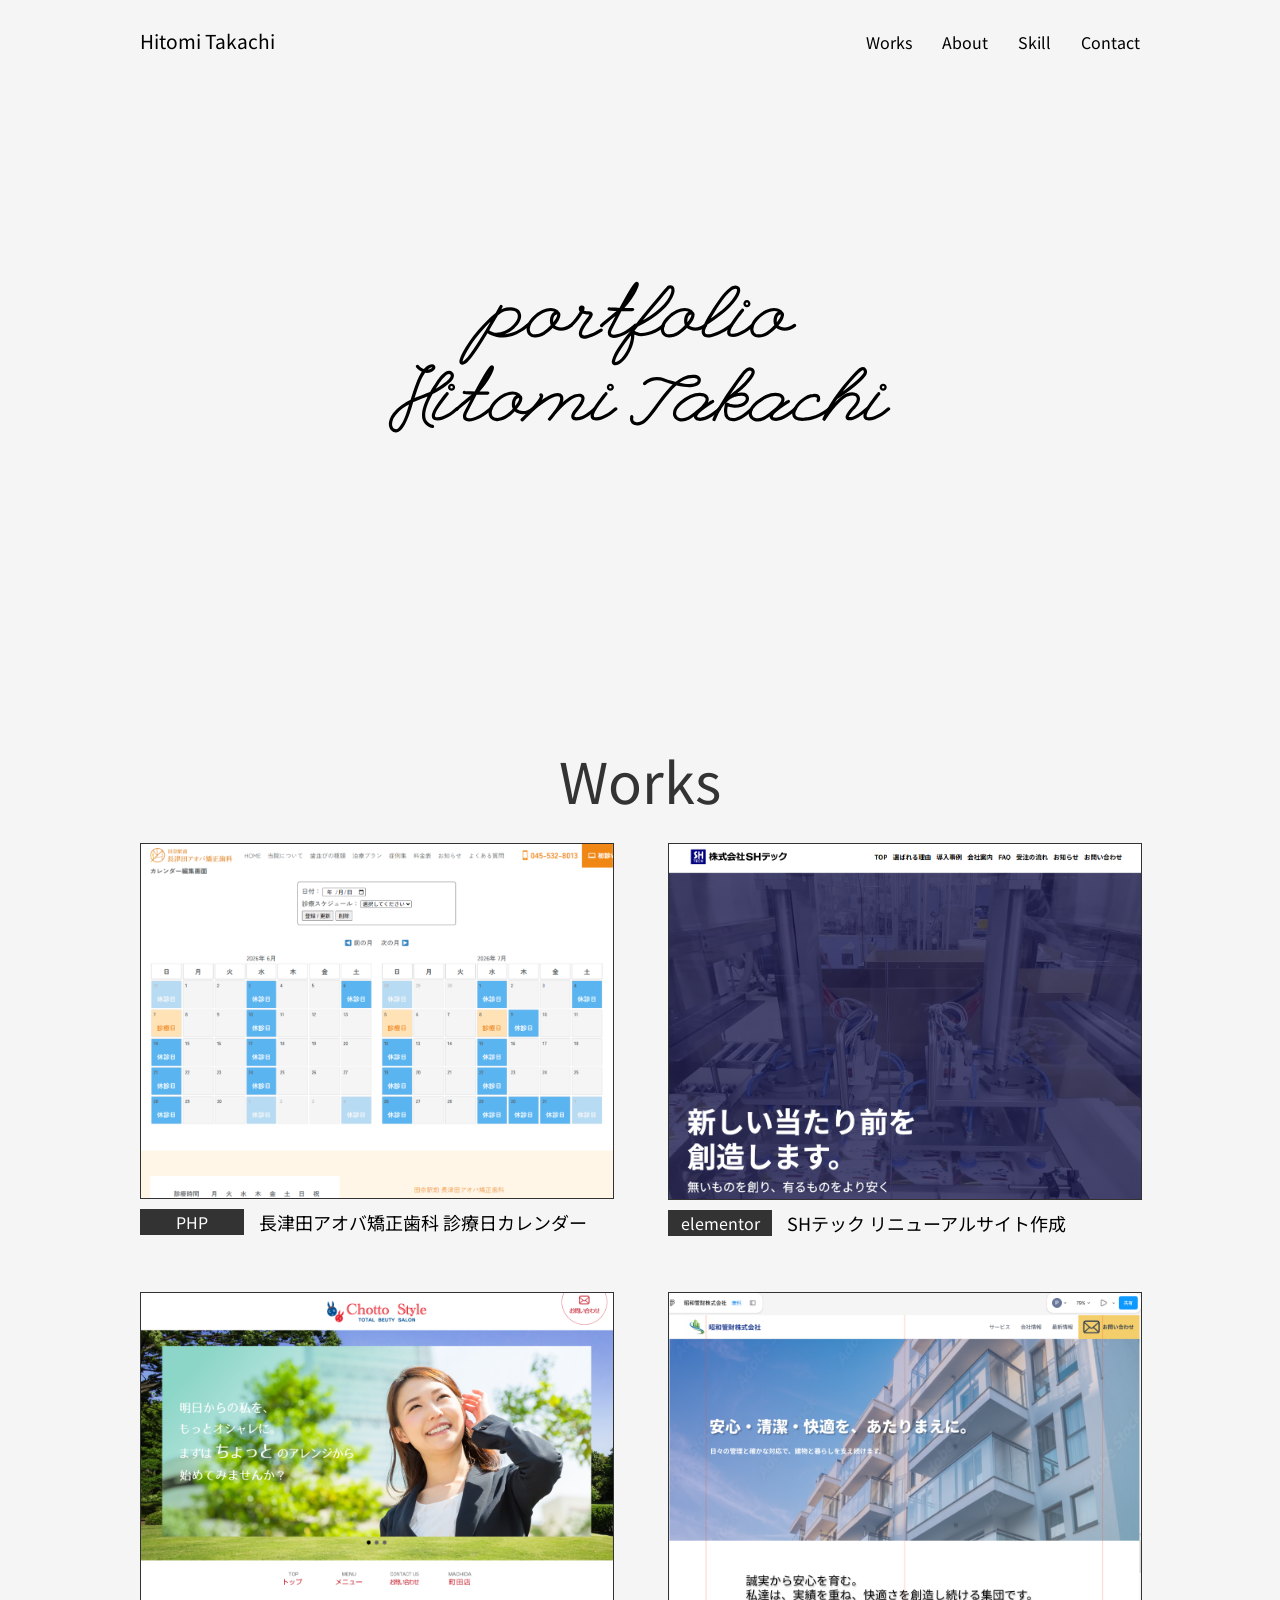
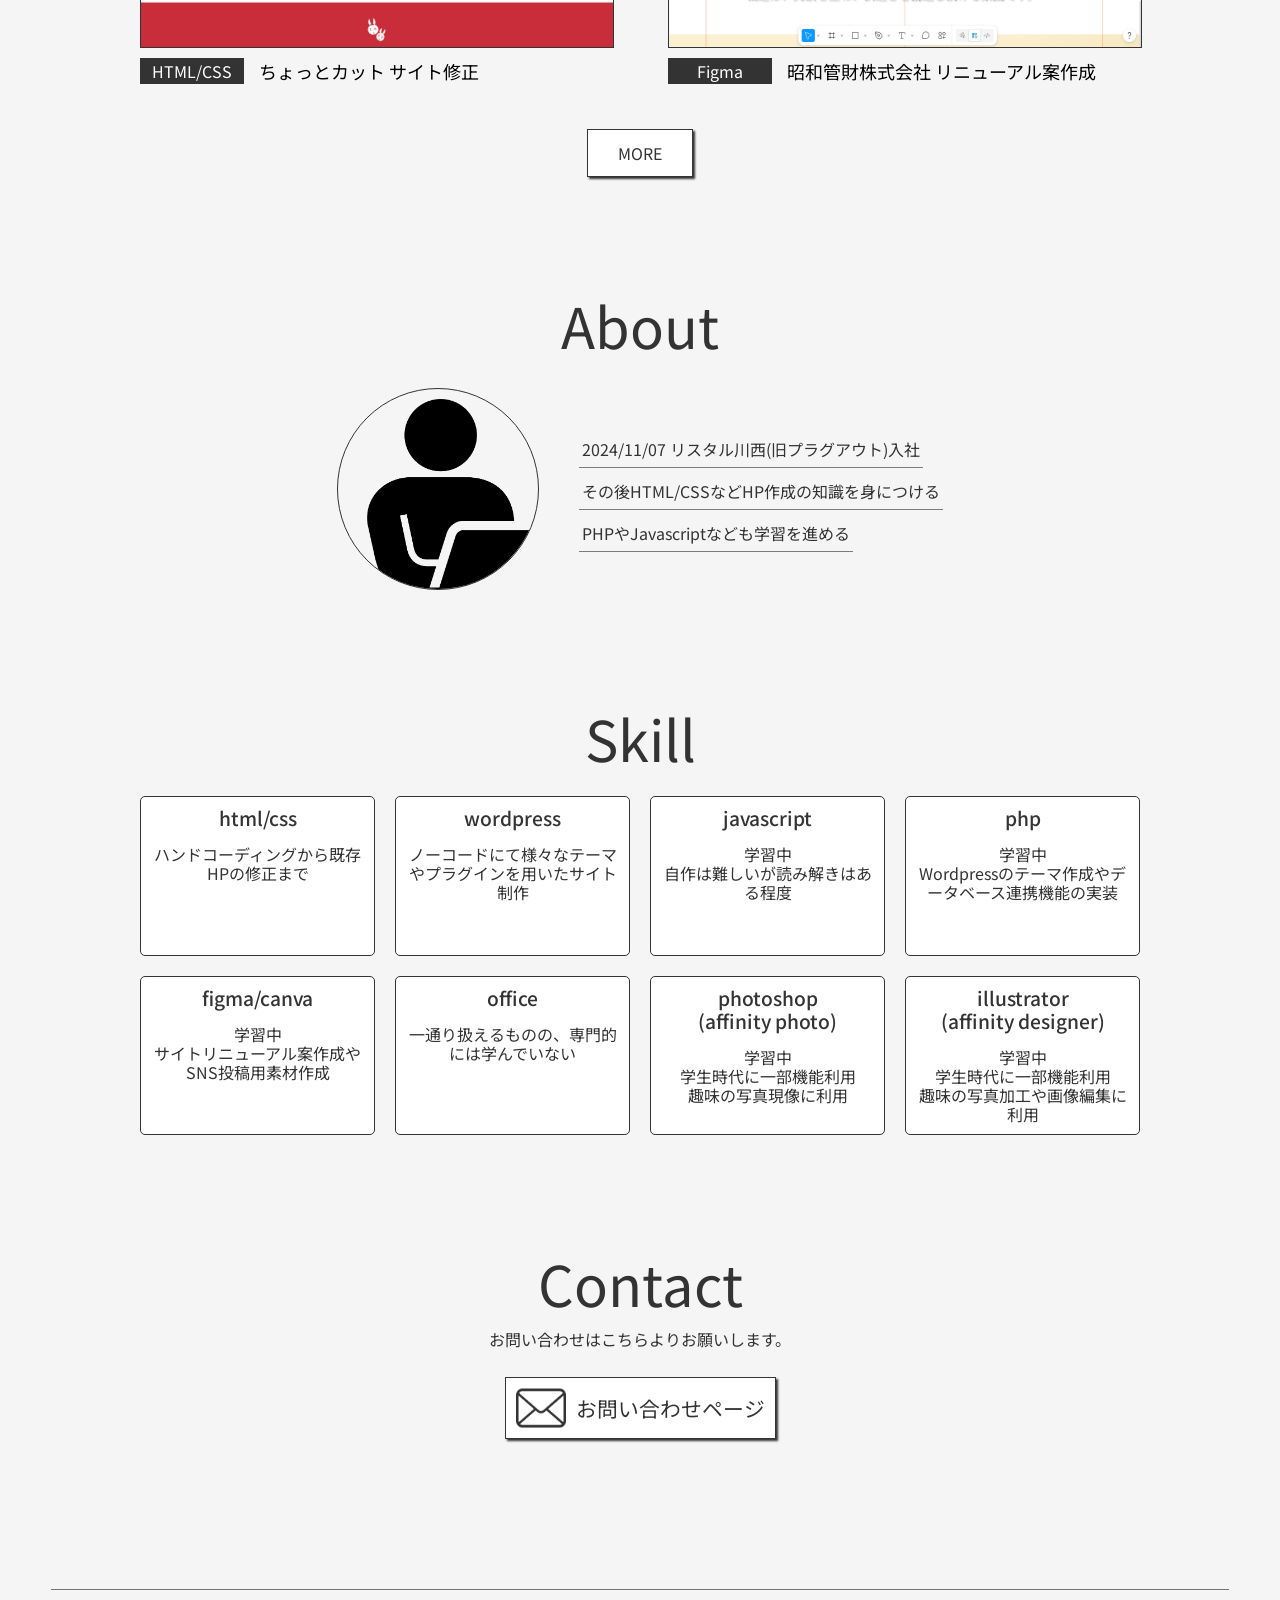
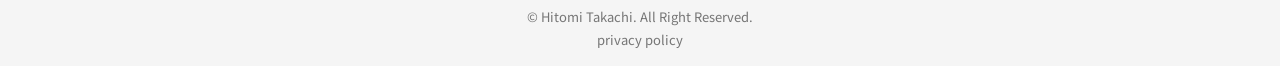
==== index.html @ 21bf08ed "Add files via upload" ====
<!DOCTYPE html>
<html lang="ja">
<head>
  <meta http-equiv="Content-Type" content="text/html; charset=utf-8">
  <meta name="viewport" content="initial-scale=1.0, width=device-width, user-scalable=0">
  <meta name="description" content="descriptionが入ります。">
  <title>Portfolio</title>

  <link href="https://fonts.googleapis.com/css2?family=Noto+Sans+JP:wght@100..900&display=swap" rel="stylesheet">

  <link rel="stylesheet" type="text/css" href="./common/css/reset.css">
  <link rel="stylesheet" type="text/css" href="./common/css/common.css">
  <link rel="stylesheet" type="text/css" href="./common/css/top.css">
  <script src="./common/top.js"></script>
</head>

<body>

<header>
  <div>
    <h1>
      <a href="./index.html">Hitomi Takachi</a>
    </h1>
    <div id="nav-toggle">
      <span></span>
      <span></span>
      <span></span>
    </div>
    <nav>
      <ul>
        <li><a href="./works.html">Works</a></li>
        <li><a href="#about">About</a></li>
        <li><a href="#skill">Skill</a></li>
        <li><a href="#contact">Contact</a></li>
      </ul>
    </nav>
  </div>
  <div class="sp-nav">
    <ul>
      <li><a href="./works.html">Works</a></li>
      <li><a href="#about">About</a></li>
      <li><a href="#skill">Skill</a></li>
      <li><a href="#contact">Contact</a></li>
    </ul>
  </div>
</header>

<main>
  <section class="top">
    <svg id="name-svg" viewBox="0 0 425 126" fill="none">
<path d="M407.292 115.833C406.819 115.833 406.347 115.806 405.875 115.75C405.403 115.694 404.986 115.569 404.625 115.375C404.236 115.153 403.931 114.847 403.708 114.458C403.486 114.069 403.375 113.556 403.375 112.917C403.375 112.083 403.569 111.194 403.958 110.25C404.319 109.278 404.792 108.306 405.375 107.333C405.931 106.361 406.528 105.417 407.167 104.5C407.806 103.583 408.389 102.75 408.917 102C409.667 100.917 410.403 99.8889 411.125 98.9167C411.875 97.9444 412.542 97.0833 413.125 96.3333C413.736 95.5833 414.222 94.9861 414.583 94.5417C414.972 94.0972 415.167 93.875 415.167 93.875C415.194 93.7917 415.292 93.75 415.458 93.75C415.708 93.75 415.833 93.875 415.833 94.125C415.833 94.1806 415.806 94.2639 415.75 94.375C415.75 94.375 415.556 94.5972 415.167 95.0417C414.806 95.4861 414.319 96.0833 413.708 96.8333C413.125 97.5556 412.458 98.4028 411.708 99.375C410.986 100.347 410.25 101.361 409.5 102.417C409 103.111 408.444 103.903 407.833 104.792C407.222 105.681 406.639 106.597 406.083 107.542C405.528 108.486 405.069 109.431 404.708 110.375C404.319 111.292 404.125 112.139 404.125 112.917C404.125 113.417 404.222 113.819 404.417 114.125C404.611 114.403 404.861 114.611 405.167 114.75C405.472 114.889 405.806 114.986 406.167 115.042C406.556 115.069 406.931 115.083 407.292 115.083C408.486 115.083 409.792 114.847 411.208 114.375C412.625 113.875 414.042 113.236 415.458 112.458C416.903 111.653 418.319 110.75 419.708 109.75C421.125 108.75 422.431 107.722 423.625 106.667C423.736 106.611 423.819 106.583 423.875 106.583C424.125 106.583 424.25 106.708 424.25 106.958C424.25 107.069 424.208 107.167 424.125 107.25C422.875 108.306 421.556 109.347 420.167 110.375C418.806 111.403 417.403 112.319 415.958 113.125C414.514 113.931 413.056 114.583 411.583 115.083C410.139 115.583 408.708 115.833 407.292 115.833ZM421.208 88.5417C421.208 89.0972 421.014 89.5833 420.625 90C420.236 90.3889 419.764 90.5833 419.208 90.5833C418.653 90.5833 418.167 90.3889 417.75 90C417.361 89.5833 417.167 89.0972 417.167 88.5417C417.167 87.9861 417.361 87.5139 417.75 87.125C418.167 86.7361 418.653 86.5417 419.208 86.5417C419.764 86.5417 420.236 86.7361 420.625 87.125C421.014 87.5139 421.208 87.9861 421.208 88.5417Z" fill="black"/>
<path d="M368.542 115.833C369.542 113.194 370.889 110.389 372.583 107.417C374.278 104.444 376.292 101.222 378.625 97.75L378.833 97.4583C379.889 95.9306 381.069 94.3056 382.375 92.5833C383.708 90.8611 385.069 89.1389 386.458 87.4167C387.875 85.6667 389.278 83.9861 390.667 82.375C392.083 80.7361 393.403 79.2639 394.625 77.9583C395.847 76.6528 396.944 75.5556 397.917 74.6667C398.889 73.7778 399.639 73.1944 400.167 72.9167C400.722 72.6389 401.292 72.5 401.875 72.5C402.653 72.5 403.278 72.7778 403.75 73.3333C404.25 73.8611 404.5 74.5278 404.5 75.3333C404.5 75.7222 404.444 76.0833 404.333 76.4167C404.25 76.75 404.153 77.0555 404.042 77.3333C403.931 77.5833 403.819 77.7917 403.708 77.9583C403.597 78.125 403.542 78.2083 403.542 78.2083C401.236 81.2917 397.125 85.1111 391.208 89.6667C390.042 90.5556 388.875 91.4167 387.708 92.25C386.569 93.0833 385.486 93.8611 384.458 94.5833C383.431 95.2778 382.472 95.9167 381.583 96.5C380.722 97.0833 379.986 97.5833 379.375 98C377.847 100.222 376.333 102.556 374.833 105C373.333 107.444 371.986 109.917 370.792 112.417C372.042 110.667 373.389 108.903 374.833 107.125C376.306 105.319 377.764 103.639 379.208 102.083C380.681 100.5 382.125 99.1111 383.542 97.9167C384.958 96.6944 386.25 95.7917 387.417 95.2083C387.417 95.2083 387.583 95.1389 387.917 95C388.278 94.8333 388.722 94.6667 389.25 94.5C389.778 94.3333 390.375 94.1806 391.042 94.0417C391.708 93.9028 392.375 93.8333 393.042 93.8333C393.792 93.8333 394.5 93.9444 395.167 94.1667C395.833 94.3611 396.403 94.6528 396.875 95.0417C397.375 95.4306 397.764 95.9028 398.042 96.4583C398.347 97.0139 398.5 97.6389 398.5 98.3333C398.5 99.25 398.292 100.167 397.875 101.083C397.486 101.972 397.028 102.792 396.5 103.542C396 104.292 395.514 104.931 395.042 105.458C394.569 105.958 394.278 106.264 394.167 106.375C393.861 106.681 393.556 107 393.25 107.333C392.972 107.639 392.667 107.986 392.333 108.375C392 108.764 391.667 109.181 391.333 109.625C390.361 110.847 389.722 111.806 389.417 112.5C389.111 113.167 388.958 113.667 388.958 114C388.958 114.028 388.944 114.097 388.917 114.208C388.917 114.319 388.958 114.431 389.042 114.542C389.153 114.653 389.333 114.764 389.583 114.875C389.833 114.958 390.222 115 390.75 115C391.611 115 392.514 114.847 393.458 114.542C394.431 114.236 395.5 113.75 396.667 113.083C397.861 112.389 399.208 111.486 400.708 110.375C402.208 109.236 403.931 107.847 405.875 106.208C405.986 106.153 406.069 106.125 406.125 106.125C406.375 106.125 406.5 106.25 406.5 106.5C406.5 106.667 406.458 106.764 406.375 106.792C404.819 108.097 403.319 109.306 401.875 110.417C400.458 111.5 399.097 112.444 397.792 113.25C396.486 114.028 395.236 114.639 394.042 115.083C392.847 115.528 391.708 115.75 390.625 115.75C389.875 115.75 389.278 115.625 388.833 115.375C388.417 115.097 388.208 114.639 388.208 114C388.208 112.889 389.056 111.278 390.75 109.167C391.361 108.389 392.069 107.583 392.875 106.75C393.681 105.917 394.444 105.056 395.167 104.167C395.889 103.278 396.5 102.361 397 101.417C397.5 100.444 397.75 99.4444 397.75 98.4167C397.75 97.7778 397.611 97.2222 397.333 96.75C397.056 96.25 396.694 95.8472 396.25 95.5417C395.833 95.2083 395.333 94.9722 394.75 94.8333C394.194 94.6667 393.625 94.5833 393.042 94.5833C392.375 94.5833 391.722 94.6528 391.083 94.7917C390.472 94.9028 389.917 95.0417 389.417 95.2083C388.917 95.375 388.514 95.5278 388.208 95.6667C387.903 95.8056 387.75 95.875 387.75 95.875C386.028 96.7361 384.111 98.1528 382 100.125C379.917 102.097 377.694 104.583 375.333 107.583C374.444 108.722 373.625 109.806 372.875 110.833C372.125 111.861 371.486 112.778 370.958 113.583C370.403 114.361 369.972 114.986 369.667 115.458C369.361 115.931 369.208 116.167 369.208 116.167L368.542 115.833ZM401.875 73.2083C401.653 73.2083 401.444 73.2361 401.25 73.2917C401.056 73.3472 400.806 73.4444 400.5 73.5833C400.028 73.8055 399.139 74.5417 397.833 75.7917C396.528 77.0417 394.958 78.6805 393.125 80.7083C391.292 82.7083 389.278 85.0417 387.083 87.7083C384.917 90.375 382.75 93.25 380.583 96.3333C381.528 95.6944 382.625 94.9444 383.875 94.0833C385.125 93.2222 386.444 92.2778 387.833 91.25C389.222 90.2222 390.639 89.1389 392.083 88C393.556 86.8611 394.958 85.7083 396.292 84.5417C397.653 83.375 398.903 82.2222 400.042 81.0833C401.181 79.9167 402.139 78.8056 402.917 77.75C402.944 77.7222 403.083 77.4722 403.333 77C403.611 76.5278 403.75 75.9722 403.75 75.3333C403.75 75.1667 403.722 74.9583 403.667 74.7083C403.639 74.4583 403.556 74.2222 403.417 74C403.278 73.7778 403.083 73.5972 402.833 73.4583C402.611 73.2917 402.292 73.2083 401.875 73.2083Z" fill="black"/>
<path d="M350.646 116.208C348.09 116.208 346.132 115.778 344.771 114.917C343.437 114.028 342.771 112.792 342.771 111.208C342.771 109.819 343.229 108.306 344.146 106.667C345.09 105 346.285 103.403 347.729 101.875C349.201 100.347 350.812 99.0139 352.562 97.875C354.34 96.7083 356.062 95.9306 357.729 95.5417C358.34 95.4028 358.91 95.3056 359.437 95.25C359.965 95.1667 360.451 95.125 360.896 95.125C362.146 95.125 363.09 95.4167 363.729 96C364.368 96.5833 364.687 97.3194 364.687 98.2083C364.687 98.6806 364.604 99.1528 364.437 99.625C364.299 100.097 364.118 100.333 363.896 100.333C363.646 100.333 363.521 100.222 363.521 100C363.521 99.8056 363.59 99.5556 363.729 99.25C363.868 98.9444 363.937 98.6111 363.937 98.25C363.937 97.5278 363.674 96.9583 363.146 96.5417C362.646 96.0972 361.868 95.875 360.812 95.875C359.84 95.875 358.799 96.0417 357.687 96.375C356.576 96.6806 355.451 97.1389 354.312 97.75C353.174 98.3333 352.035 99.0694 350.896 99.9583C349.785 100.819 348.729 101.806 347.729 102.917C346.396 104.417 345.368 105.889 344.646 107.333C343.924 108.778 343.562 110.069 343.562 111.208C343.562 112.153 343.812 112.917 344.312 113.5C344.84 114.056 345.465 114.486 346.187 114.792C346.937 115.069 347.715 115.25 348.521 115.333C349.354 115.417 350.076 115.458 350.687 115.458C351.076 115.458 351.396 115.458 351.646 115.458C351.896 115.431 352.035 115.417 352.062 115.417C352.062 115.417 352.229 115.403 352.562 115.375C352.924 115.347 353.396 115.292 353.979 115.208C354.59 115.125 355.299 115.014 356.104 114.875C356.91 114.736 357.785 114.542 358.729 114.292C359.618 114.069 360.618 113.764 361.729 113.375C362.84 112.958 364.007 112.458 365.229 111.875C366.451 111.264 367.715 110.542 369.021 109.708C370.326 108.875 371.632 107.917 372.937 106.833C373.049 106.778 373.132 106.75 373.187 106.75C373.437 106.75 373.562 106.875 373.562 107.125C373.562 107.292 373.521 107.389 373.437 107.417C371.299 109.167 368.993 110.708 366.521 112.042C364.076 113.375 361.535 114.375 358.896 115.042C357.007 115.514 355.437 115.819 354.187 115.958C352.937 116.097 352.243 116.167 352.104 116.167C352.049 116.167 351.882 116.167 351.604 116.167C351.354 116.194 351.035 116.208 350.646 116.208Z" fill="black"/>
<path d="M344.708 106.625C344.764 106.736 344.792 106.833 344.792 106.917C344.792 106.972 344.764 107.056 344.708 107.167C343.708 108.083 342.542 109.069 341.208 110.125C339.903 111.181 338.514 112.167 337.042 113.083C335.597 113.972 334.111 114.722 332.583 115.333C331.056 115.917 329.569 116.208 328.125 116.208C327.708 116.208 327.236 116.167 326.708 116.083C326.208 116.028 325.722 115.903 325.25 115.708C324.806 115.486 324.431 115.194 324.125 114.833C323.819 114.472 323.667 114.014 323.667 113.458C323.667 112.625 324.167 111.597 325.167 110.375C322.722 112.347 320.444 113.903 318.333 115.042C316.25 116.181 314.333 116.75 312.583 116.75C311.694 116.75 310.833 116.611 310 116.333C309.194 116.056 308.472 115.653 307.833 115.125C307.222 114.597 306.736 113.958 306.375 113.208C306.014 112.458 305.833 111.597 305.833 110.625C305.833 107.819 307.806 104.736 311.75 101.375C314.417 99.125 317.111 97.3889 319.833 96.1667C322.583 94.9167 325.181 94.2917 327.625 94.2917C328.792 94.2917 329.847 94.4306 330.792 94.7083C330.847 94.7083 331.056 94.7778 331.417 94.9167C331.806 95.0556 332.208 95.2917 332.625 95.625C333.069 95.9306 333.458 96.3472 333.792 96.875C334.153 97.375 334.333 98.0139 334.333 98.7917C334.333 100.708 333.111 102.944 330.667 105.5C331.667 104.833 332.625 104.194 333.542 103.583C334.486 102.944 335.306 102.389 336 101.917C336.722 101.444 337.306 101.069 337.75 100.792C338.194 100.514 338.444 100.375 338.5 100.375C338.528 100.347 338.583 100.333 338.667 100.333C338.917 100.333 339.042 100.458 339.042 100.708C339.042 100.792 338.889 100.931 338.583 101.125C338.306 101.292 337.847 101.569 337.208 101.958C336.597 102.319 335.806 102.819 334.833 103.458C333.889 104.097 332.764 104.889 331.458 105.833C329.125 107.528 327.361 109.028 326.167 110.333C325 111.639 324.417 112.694 324.417 113.5C324.417 113.889 324.542 114.222 324.792 114.5C325.069 114.75 325.389 114.944 325.75 115.083C326.139 115.222 326.542 115.319 326.958 115.375C327.375 115.431 327.75 115.458 328.083 115.458C329.333 115.458 330.639 115.208 332 114.708C333.389 114.181 334.778 113.5 336.167 112.667C337.583 111.833 338.972 110.889 340.333 109.833C341.694 108.778 342.972 107.694 344.167 106.583C344.278 106.528 344.361 106.5 344.417 106.5C344.528 106.5 344.625 106.542 344.708 106.625ZM312.583 116C313.75 116 314.944 115.764 316.167 115.292C317.389 114.792 318.597 114.153 319.792 113.375C321.014 112.597 322.208 111.75 323.375 110.833C324.542 109.917 325.653 109.014 326.708 108.125C328.097 106.986 329.236 105.944 330.125 105C331.014 104.056 331.722 103.194 332.25 102.417C332.778 101.639 333.139 100.958 333.333 100.375C333.528 99.7639 333.625 99.2361 333.625 98.7917C333.625 98.1528 333.472 97.625 333.167 97.2083C332.861 96.7639 332.514 96.4167 332.125 96.1667C331.764 95.8889 331.417 95.6944 331.083 95.5833C330.778 95.4722 330.611 95.4167 330.583 95.4167C329.667 95.1667 328.681 95.0417 327.625 95.0417C325.264 95.0417 322.764 95.6528 320.125 96.875C317.486 98.0694 314.861 99.7639 312.25 101.958C308.472 105.153 306.583 108.042 306.583 110.625C306.583 111.458 306.75 112.208 307.083 112.875C307.389 113.542 307.806 114.111 308.333 114.583C308.889 115.028 309.528 115.375 310.25 115.625C311 115.875 311.778 116 312.583 116Z" fill="black"/>
<path d="M275 116.208C275.361 115.181 275.944 113.861 276.75 112.25C277.556 110.611 278.569 108.736 279.792 106.625C281.014 104.486 282.431 102.125 284.042 99.5417C285.681 96.9306 287.528 94.1389 289.583 91.1667C291 89.1389 292.347 87.2361 293.625 85.4583C294.903 83.6528 296.028 82.0833 297 80.75C298 79.4167 298.792 78.3611 299.375 77.5833C299.986 76.8055 300.292 76.4028 300.292 76.375C300.347 76.3194 300.542 76.0972 300.875 75.7083C301.236 75.2917 301.681 74.8611 302.208 74.4167C302.736 73.9722 303.333 73.5694 304 73.2083C304.667 72.8472 305.347 72.6667 306.042 72.6667C306.347 72.6667 306.681 72.7361 307.042 72.875C307.403 73.0139 307.736 73.2083 308.042 73.4583C308.347 73.7083 308.597 74.0278 308.792 74.4167C308.986 74.7778 309.083 75.1806 309.083 75.625C309.083 76.5417 308.694 77.6667 307.917 79C307.167 80.3333 306.042 81.8333 304.542 83.5C303.736 84.3889 302.917 85.2639 302.083 86.125C301.25 86.9583 300.458 87.7222 299.708 88.4167C298.986 89.1111 298.361 89.6944 297.833 90.1667C297.306 90.6389 296.944 90.9583 296.75 91.125C296.25 91.5417 295.514 92.1528 294.542 92.9583C293.569 93.7639 292.403 94.6944 291.042 95.75C291.403 95.6111 291.889 95.4444 292.5 95.25C293.139 95.0556 293.819 94.8611 294.542 94.6667C295.292 94.4722 296.042 94.3194 296.792 94.2083C297.569 94.0694 298.25 94 298.833 94C299.722 94 300.5 94.1111 301.167 94.3333C301.833 94.5556 302.389 94.8611 302.833 95.25C303.278 95.6389 303.611 96.0972 303.833 96.625C304.056 97.125 304.167 97.6667 304.167 98.25C304.167 99.1389 303.889 100 303.333 100.833C302.778 101.667 302.028 102.403 301.083 103.042C300.167 103.653 299.083 104.153 297.833 104.542C296.583 104.903 295.264 105.083 293.875 105.083C292.958 105.083 292.097 105.028 291.292 104.917C290.514 104.778 289.806 104.625 289.167 104.458C288.528 104.292 287.972 104.125 287.5 103.958C287.056 103.792 286.708 103.653 286.458 103.542C286.319 104.014 286.139 104.736 285.917 105.708C285.722 106.681 285.625 107.792 285.625 109.042C285.625 109.986 285.736 110.875 285.958 111.708C286.181 112.514 286.514 113.222 286.958 113.833C287.431 114.417 288.028 114.889 288.75 115.25C289.5 115.583 290.403 115.75 291.458 115.75C292.292 115.75 293.194 115.639 294.167 115.417C295.139 115.194 296.236 114.778 297.458 114.167C298.708 113.528 300.083 112.667 301.583 111.583C303.111 110.472 304.833 109.042 306.75 107.292C306.833 107.208 306.917 107.167 307 107.167C307.25 107.167 307.375 107.292 307.375 107.542C307.375 107.653 307.333 107.75 307.25 107.833C305.417 109.5 303.75 110.889 302.25 112C300.75 113.111 299.361 114 298.083 114.667C296.806 115.333 295.611 115.792 294.5 116.042C293.417 116.319 292.375 116.458 291.375 116.458C289.292 116.458 287.681 115.819 286.542 114.542C285.431 113.264 284.875 111.389 284.875 108.917C284.875 108.222 284.917 107.514 285 106.792C285.111 106.069 285.222 105.431 285.333 104.875C285.472 104.292 285.597 103.819 285.708 103.458C285.819 103.097 285.875 102.917 285.875 102.917L286 102.542L286.417 102.708C286.417 102.708 286.625 102.792 287.042 102.958C287.458 103.125 288 103.319 288.667 103.542C289.361 103.736 290.139 103.917 291 104.083C291.889 104.25 292.819 104.333 293.792 104.333C294.986 104.333 296.153 104.181 297.292 103.875C298.458 103.569 299.486 103.153 300.375 102.625C301.292 102.069 302.028 101.431 302.583 100.708C303.139 99.9583 303.417 99.1389 303.417 98.25C303.417 97.1667 303 96.3194 302.167 95.7083C301.361 95.0694 300.25 94.75 298.833 94.75C297.917 94.75 296.986 94.8472 296.042 95.0417C295.097 95.2361 294.236 95.4583 293.458 95.7083C292.681 95.9306 292.028 96.1528 291.5 96.375C291 96.5694 290.75 96.6667 290.75 96.6667C289.639 97.1389 288.569 97.7778 287.542 98.5833C286.542 99.3611 285.583 100.236 284.667 101.208C283.778 102.153 282.958 103.167 282.208 104.25C281.458 105.306 280.792 106.333 280.208 107.333C279.681 108.222 279.208 109.069 278.792 109.875C278.347 110.653 277.958 111.403 277.625 112.125C277.264 112.847 276.931 113.569 276.625 114.292C276.292 114.986 275.986 115.708 275.708 116.458L275 116.208ZM306 73.4167C305.389 73.4167 304.778 73.5833 304.167 73.9167C303.583 74.25 303.056 74.625 302.583 75.0417C302.111 75.4583 301.708 75.8472 301.375 76.2083C301.069 76.5694 300.903 76.7778 300.875 76.8333C300.875 76.8333 300.639 77.1389 300.167 77.75C299.722 78.3611 299.111 79.2083 298.333 80.2917C297.556 81.3472 296.639 82.5972 295.583 84.0417C294.556 85.4583 293.458 87 292.292 88.6667C291.125 90.3056 289.931 92.0278 288.708 93.8333C287.486 95.6389 286.292 97.4306 285.125 99.2083C286.486 98.2361 287.75 97.3056 288.917 96.4167C290.111 95.5 291.181 94.6667 292.125 93.9167C293.097 93.1667 293.931 92.5 294.625 91.9167C295.319 91.3333 295.861 90.875 296.25 90.5417C296.5 90.3194 296.972 89.8889 297.667 89.25C298.361 88.6111 299.153 87.8611 300.042 87C300.958 86.1111 301.903 85.1528 302.875 84.125C303.847 83.0694 304.736 82.0278 305.542 81C306.347 79.9722 307.014 79 307.542 78.0833C308.069 77.1389 308.333 76.3333 308.333 75.6667C308.333 75.3056 308.25 74.9861 308.083 74.7083C307.944 74.4305 307.75 74.2083 307.5 74.0417C307.278 73.8472 307.028 73.6944 306.75 73.5833C306.472 73.4722 306.222 73.4167 306 73.4167Z" fill="black"/>
<path d="M280.333 106.625C280.389 106.736 280.417 106.833 280.417 106.917C280.417 106.972 280.389 107.056 280.333 107.167C279.333 108.083 278.167 109.069 276.833 110.125C275.528 111.181 274.139 112.167 272.667 113.083C271.222 113.972 269.736 114.722 268.208 115.333C266.681 115.917 265.194 116.208 263.75 116.208C263.333 116.208 262.861 116.167 262.333 116.083C261.833 116.028 261.347 115.903 260.875 115.708C260.431 115.486 260.056 115.194 259.75 114.833C259.444 114.472 259.292 114.014 259.292 113.458C259.292 112.625 259.792 111.597 260.792 110.375C258.347 112.347 256.069 113.903 253.958 115.042C251.875 116.181 249.958 116.75 248.208 116.75C247.319 116.75 246.458 116.611 245.625 116.333C244.819 116.056 244.097 115.653 243.458 115.125C242.847 114.597 242.361 113.958 242 113.208C241.639 112.458 241.458 111.597 241.458 110.625C241.458 107.819 243.431 104.736 247.375 101.375C250.042 99.125 252.736 97.3889 255.458 96.1667C258.208 94.9167 260.806 94.2917 263.25 94.2917C264.417 94.2917 265.472 94.4306 266.417 94.7083C266.472 94.7083 266.681 94.7778 267.042 94.9167C267.431 95.0556 267.833 95.2917 268.25 95.625C268.694 95.9306 269.083 96.3472 269.417 96.875C269.778 97.375 269.958 98.0139 269.958 98.7917C269.958 100.708 268.736 102.944 266.292 105.5C267.292 104.833 268.25 104.194 269.167 103.583C270.111 102.944 270.931 102.389 271.625 101.917C272.347 101.444 272.931 101.069 273.375 100.792C273.819 100.514 274.069 100.375 274.125 100.375C274.153 100.347 274.208 100.333 274.292 100.333C274.542 100.333 274.667 100.458 274.667 100.708C274.667 100.792 274.514 100.931 274.208 101.125C273.931 101.292 273.472 101.569 272.833 101.958C272.222 102.319 271.431 102.819 270.458 103.458C269.514 104.097 268.389 104.889 267.083 105.833C264.75 107.528 262.986 109.028 261.792 110.333C260.625 111.639 260.042 112.694 260.042 113.5C260.042 113.889 260.167 114.222 260.417 114.5C260.694 114.75 261.014 114.944 261.375 115.083C261.764 115.222 262.167 115.319 262.583 115.375C263 115.431 263.375 115.458 263.708 115.458C264.958 115.458 266.264 115.208 267.625 114.708C269.014 114.181 270.403 113.5 271.792 112.667C273.208 111.833 274.597 110.889 275.958 109.833C277.319 108.778 278.597 107.694 279.792 106.583C279.903 106.528 279.986 106.5 280.042 106.5C280.153 106.5 280.25 106.542 280.333 106.625ZM248.208 116C249.375 116 250.569 115.764 251.792 115.292C253.014 114.792 254.222 114.153 255.417 113.375C256.639 112.597 257.833 111.75 259 110.833C260.167 109.917 261.278 109.014 262.333 108.125C263.722 106.986 264.861 105.944 265.75 105C266.639 104.056 267.347 103.194 267.875 102.417C268.403 101.639 268.764 100.958 268.958 100.375C269.153 99.7639 269.25 99.2361 269.25 98.7917C269.25 98.1528 269.097 97.625 268.792 97.2083C268.486 96.7639 268.139 96.4167 267.75 96.1667C267.389 95.8889 267.042 95.6944 266.708 95.5833C266.403 95.4722 266.236 95.4167 266.208 95.4167C265.292 95.1667 264.306 95.0417 263.25 95.0417C260.889 95.0417 258.389 95.6528 255.75 96.875C253.111 98.0694 250.486 99.7639 247.875 101.958C244.097 105.153 242.208 108.042 242.208 110.625C242.208 111.458 242.375 112.208 242.708 112.875C243.014 113.542 243.431 114.111 243.958 114.583C244.514 115.028 245.153 115.375 245.875 115.625C246.625 115.875 247.403 116 248.208 116Z" fill="black"/>
<path d="M206.062 118.583C205.312 117.75 204.938 116.681 204.938 115.375C204.938 115.236 204.951 115.056 204.979 114.833C204.979 114.583 205.007 114.347 205.062 114.125C205.09 113.903 205.146 113.708 205.229 113.542C205.285 113.375 205.382 113.292 205.521 113.292C205.771 113.292 205.896 113.417 205.896 113.667C205.896 113.972 205.868 114.278 205.812 114.583C205.729 114.861 205.688 115.125 205.688 115.375C205.688 116.181 205.84 116.833 206.146 117.333C206.424 117.861 206.785 118.264 207.229 118.542C207.674 118.847 208.174 119.056 208.729 119.167C209.285 119.306 209.826 119.375 210.354 119.375C211.187 119.347 211.965 119.194 212.688 118.917C213.438 118.667 214.132 118.333 214.771 117.917C215.41 117.5 216.021 117.028 216.604 116.5C217.187 115.972 217.743 115.431 218.271 114.875C219.215 113.875 220.229 112.667 221.312 111.25C222.424 109.806 223.604 108.25 224.854 106.583C226.104 104.889 227.41 103.125 228.771 101.292C230.132 99.4306 231.535 97.5833 232.979 95.75C234.451 93.9167 235.951 92.1528 237.479 90.4583C239.035 88.7361 240.604 87.1667 242.187 85.75C240.826 85.3889 239.368 84.9722 237.812 84.5C236.257 84 234.576 83.4167 232.771 82.75C231.687 82.3611 230.646 82.0833 229.646 81.9167C228.674 81.75 227.743 81.6667 226.854 81.6667C225.271 81.6667 223.854 81.875 222.604 82.2917C221.382 82.6806 220.326 83.125 219.438 83.625C218.576 84.125 217.91 84.5972 217.438 85.0417C216.965 85.4583 216.687 85.6806 216.604 85.7083C216.521 85.7917 216.424 85.8333 216.312 85.8333C216.09 85.8333 215.979 85.7222 215.979 85.5C215.979 85.3611 216.007 85.2639 216.062 85.2083C216.868 84.4306 217.812 83.7222 218.896 83.0833C219.812 82.5278 220.937 82.0278 222.271 81.5833C223.604 81.1389 225.132 80.9167 226.854 80.9167C227.799 80.9167 228.771 81 229.771 81.1667C230.799 81.3333 231.882 81.625 233.021 82.0417C234.937 82.7361 236.701 83.3333 238.312 83.8333C239.951 84.3333 241.479 84.7639 242.896 85.125C245.062 83.3472 247.326 81.875 249.687 80.7083C252.049 79.5417 254.563 78.9583 257.229 78.9583C257.868 78.9583 258.535 79 259.229 79.0833C259.951 79.1667 260.604 79.3333 261.187 79.5833C261.799 79.8333 262.299 80.1944 262.687 80.6667C263.076 81.1111 263.271 81.7222 263.271 82.5C263.271 83.5556 262.951 84.4167 262.312 85.0833C261.674 85.75 260.882 86.2639 259.937 86.625C259.021 86.9861 258.035 87.2361 256.979 87.375C255.924 87.4861 254.993 87.5417 254.187 87.5417C253.076 87.5417 251.618 87.4444 249.812 87.25C248.007 87.0556 245.757 86.625 243.062 85.9583C240.951 87.875 238.882 90.0417 236.854 92.4583C234.826 94.8472 232.868 97.2778 230.979 99.75C229.118 102.194 227.34 104.583 225.646 106.917C223.979 109.222 222.437 111.222 221.021 112.917C220.326 113.75 219.59 114.597 218.812 115.458C218.035 116.319 217.201 117.097 216.312 117.792C215.424 118.486 214.479 119.042 213.479 119.458C212.507 119.903 211.465 120.125 210.354 120.125C209.632 120.125 208.868 120.014 208.062 119.792C207.229 119.569 206.562 119.167 206.062 118.583ZM254.187 86.7917C256.021 86.7917 257.479 86.6389 258.562 86.3333C259.646 86.0278 260.479 85.6528 261.062 85.2083C261.646 84.7639 262.021 84.3056 262.187 83.8333C262.382 83.3333 262.479 82.9028 262.479 82.5417C262.479 81.875 262.299 81.3611 261.937 81C261.576 80.6111 261.118 80.3333 260.562 80.1667C260.035 79.9722 259.465 79.8472 258.854 79.7917C258.243 79.7361 257.701 79.7083 257.229 79.7083C254.59 79.7639 252.16 80.3333 249.937 81.4167C247.743 82.5 245.687 83.8194 243.771 85.375C246.299 85.9861 248.41 86.375 250.104 86.5417C251.799 86.7083 253.16 86.7917 254.187 86.7917Z" fill="black"/>
<path d="M175.417 115.833C174.944 115.833 174.472 115.806 174 115.75C173.528 115.694 173.111 115.569 172.75 115.375C172.361 115.153 172.056 114.847 171.833 114.458C171.611 114.069 171.5 113.556 171.5 112.917C171.5 112.083 171.694 111.194 172.083 110.25C172.444 109.278 172.917 108.306 173.5 107.333C174.056 106.361 174.653 105.417 175.292 104.5C175.931 103.583 176.514 102.75 177.042 102C177.792 100.917 178.528 99.8889 179.25 98.9167C180 97.9444 180.667 97.0833 181.25 96.3333C181.861 95.5833 182.347 94.9861 182.708 94.5417C183.097 94.0972 183.292 93.875 183.292 93.875C183.319 93.7917 183.417 93.75 183.583 93.75C183.833 93.75 183.958 93.875 183.958 94.125C183.958 94.1806 183.931 94.2639 183.875 94.375C183.875 94.375 183.681 94.5972 183.292 95.0417C182.931 95.4861 182.444 96.0833 181.833 96.8333C181.25 97.5556 180.583 98.4028 179.833 99.375C179.111 100.347 178.375 101.361 177.625 102.417C177.125 103.111 176.569 103.903 175.958 104.792C175.347 105.681 174.764 106.597 174.208 107.542C173.653 108.486 173.194 109.431 172.833 110.375C172.444 111.292 172.25 112.139 172.25 112.917C172.25 113.417 172.347 113.819 172.542 114.125C172.736 114.403 172.986 114.611 173.292 114.75C173.597 114.889 173.931 114.986 174.292 115.042C174.681 115.069 175.056 115.083 175.417 115.083C176.611 115.083 177.917 114.847 179.333 114.375C180.75 113.875 182.167 113.236 183.583 112.458C185.028 111.653 186.444 110.75 187.833 109.75C189.25 108.75 190.556 107.722 191.75 106.667C191.861 106.611 191.944 106.583 192 106.583C192.25 106.583 192.375 106.708 192.375 106.958C192.375 107.069 192.333 107.167 192.25 107.25C191 108.306 189.681 109.347 188.292 110.375C186.931 111.403 185.528 112.319 184.083 113.125C182.639 113.931 181.181 114.583 179.708 115.083C178.264 115.583 176.833 115.833 175.417 115.833ZM189.333 88.5417C189.333 89.0972 189.139 89.5833 188.75 90C188.361 90.3889 187.889 90.5833 187.333 90.5833C186.778 90.5833 186.292 90.3889 185.875 90C185.486 89.5833 185.292 89.0972 185.292 88.5417C185.292 87.9861 185.486 87.5139 185.875 87.125C186.292 86.7361 186.778 86.5417 187.333 86.5417C187.889 86.5417 188.361 86.7361 188.75 87.125C189.139 87.5139 189.333 87.9861 189.333 88.5417Z" fill="black"/>
<path d="M111.875 116.208C111.875 116.181 112.042 116 112.375 115.667C112.708 115.333 113.139 114.917 113.667 114.417C114.194 113.889 114.778 113.306 115.417 112.667C116.056 112 116.694 111.347 117.333 110.708C117.972 110.042 118.583 109.417 119.167 108.833C119.722 108.25 120.181 107.75 120.542 107.333C122.236 105.444 123.597 103.847 124.625 102.542C125.681 101.236 126.486 100.153 127.042 99.2917C127.625 98.4028 128.014 97.7083 128.208 97.2083C128.403 96.6806 128.5 96.2917 128.5 96.0417C128.5 95.7361 128.389 95.5556 128.167 95.5C127.944 95.4167 127.833 95.2639 127.833 95.0417C127.833 94.7917 127.944 94.6667 128.167 94.6667C128.556 94.6667 128.833 94.8333 129 95.1667C129.167 95.5 129.25 95.8056 129.25 96.0833C129.25 96.8889 128.75 98.0833 127.75 99.6667C126.75 101.25 125.25 103.167 123.25 105.417C125.389 103.5 127.417 101.861 129.333 100.5C131.278 99.1111 133.069 97.9722 134.708 97.0833C136.347 96.1944 137.819 95.5417 139.125 95.125C140.458 94.6806 141.583 94.4583 142.5 94.4583C142.972 94.4583 143.444 94.5278 143.917 94.6667C144.389 94.7778 144.806 94.9861 145.167 95.2917C145.528 95.5694 145.819 95.9583 146.042 96.4583C146.264 96.9583 146.375 97.5694 146.375 98.2917C146.375 99.2361 146.153 100.319 145.708 101.542C145.264 102.764 144.611 104.111 143.75 105.583C147.222 102.111 150.319 99.4861 153.042 97.7083C155.764 95.9306 158.264 95.0417 160.542 95.0417C160.708 95.0417 160.861 95.0417 161 95.0417C161.167 95.0417 161.319 95.0556 161.458 95.0833C161.514 95.0833 161.694 95.125 162 95.2083C162.333 95.2639 162.667 95.4028 163 95.625C163.361 95.8194 163.681 96.1111 163.958 96.5C164.264 96.8889 164.417 97.4306 164.417 98.125C164.417 100.347 162.556 103.597 158.833 107.875C157.611 109.264 156.792 110.389 156.375 111.25C155.958 112.111 155.75 112.778 155.75 113.25C155.75 113.944 156.028 114.431 156.583 114.708C157.167 114.958 157.806 115.083 158.5 115.083C158.944 115.083 159.417 115.042 159.917 114.958C160.417 114.875 160.889 114.778 161.333 114.667C161.806 114.528 162.236 114.389 162.625 114.25C163.014 114.111 163.333 113.986 163.583 113.875C164.694 113.403 166.111 112.611 167.833 111.5C169.556 110.389 171.514 108.792 173.708 106.708C173.792 106.625 173.889 106.583 174 106.583C174.222 106.583 174.333 106.708 174.333 106.958C174.333 107.042 174.306 107.139 174.25 107.25C172 109.417 169.986 111.069 168.208 112.208C166.431 113.319 164.972 114.111 163.833 114.583C163.139 114.889 162.306 115.181 161.333 115.458C160.361 115.708 159.417 115.833 158.5 115.833C158.083 115.833 157.667 115.792 157.25 115.708C156.833 115.625 156.458 115.486 156.125 115.292C155.792 115.097 155.514 114.847 155.292 114.542C155.097 114.208 155 113.806 155 113.333C155 112.694 155.236 111.903 155.708 110.958C156.181 109.986 157.042 108.792 158.292 107.375C160.042 105.375 161.375 103.597 162.292 102.042C163.208 100.486 163.667 99.1944 163.667 98.1667C163.667 97.6389 163.542 97.2222 163.292 96.9167C163.069 96.5833 162.819 96.3333 162.542 96.1667C162.264 96 162 95.8889 161.75 95.8333C161.528 95.7778 161.403 95.75 161.375 95.75C161.236 95.7222 161.097 95.7083 160.958 95.7083C160.847 95.7083 160.722 95.7083 160.583 95.7083C158.222 95.7083 155.403 96.8611 152.125 99.1667C148.847 101.444 145.167 104.917 141.083 109.583C140.389 110.389 139.583 111.375 138.667 112.542C137.75 113.708 136.764 114.917 135.708 116.167L135.125 115.708C135.125 115.708 135.292 115.514 135.625 115.125C135.958 114.708 136.375 114.194 136.875 113.583C137.403 112.944 137.972 112.236 138.583 111.458C139.222 110.681 139.861 109.889 140.5 109.083C142.167 106.833 143.431 104.792 144.292 102.958C145.153 101.125 145.583 99.5694 145.583 98.2917C145.583 97.7361 145.5 97.2778 145.333 96.9167C145.167 96.5278 144.986 96.2222 144.792 96C144.597 95.7778 144.417 95.625 144.25 95.5417C144.083 95.4583 144 95.4167 144 95.4167C143.5 95.2778 143 95.2083 142.5 95.2083C141.333 95.2083 139.861 95.5833 138.083 96.3333C136.333 97.0833 134.375 98.1667 132.208 99.5833C130.042 100.972 127.708 102.681 125.208 104.708C122.708 106.736 120.153 109.042 117.542 111.625C116.819 112.347 116.153 113.028 115.542 113.667C114.931 114.278 114.403 114.806 113.958 115.25C113.486 115.694 113.111 116.042 112.833 116.292C112.556 116.569 112.417 116.708 112.417 116.708L111.875 116.208Z" fill="black"/>
<path d="M90.9167 116.417C89.7778 116.361 88.8055 116.139 88 115.75C87.2222 115.361 86.5833 114.875 86.0833 114.292C85.6111 113.708 85.2639 113.069 85.0417 112.375C84.8194 111.653 84.7083 110.917 84.7083 110.167C84.7083 109.083 84.8889 108.056 85.25 107.083C85.6111 106.083 86.0556 105.153 86.5833 104.292C87.1389 103.403 87.7361 102.597 88.375 101.875C89.0139 101.125 89.625 100.472 90.2083 99.9167C92.5694 97.6389 94.9722 95.9444 97.4167 94.8333C99.8611 93.7222 102.069 93.1667 104.042 93.1667C105.097 93.1667 106 93.2917 106.75 93.5417C107.5 93.7917 108.125 94.0694 108.625 94.375C109.125 94.6528 109.486 94.9167 109.708 95.1667C109.958 95.4167 110.097 95.5556 110.125 95.5833C110.153 95.6389 110.167 95.7222 110.167 95.8333C110.167 95.9444 110.153 96.0139 110.125 96.0417C110.597 96.1528 110.944 96.4028 111.167 96.7917C111.389 97.1806 111.5 97.6111 111.5 98.0833C111.5 99.1389 111.097 100.431 110.292 101.958C109.486 103.486 108.208 105.208 106.458 107.125C107.347 108.042 108.347 108.722 109.458 109.167C110.569 109.583 111.75 109.792 113 109.792C114.389 109.792 115.792 109.528 117.208 109C118.625 108.472 119.972 107.708 121.25 106.708C121.306 106.653 121.375 106.625 121.458 106.625C121.736 106.625 121.875 106.764 121.875 107.042C121.875 107.181 121.833 107.264 121.75 107.292C120.389 108.347 118.972 109.153 117.5 109.708C116.028 110.264 114.542 110.542 113.042 110.542C111.681 110.542 110.375 110.319 109.125 109.875C107.903 109.403 106.847 108.681 105.958 107.708C104.764 109.042 103.528 110.25 102.25 111.333C101 112.389 99.7361 113.292 98.4583 114.042C97.1806 114.792 95.9306 115.375 94.7083 115.792C93.5139 116.208 92.3889 116.417 91.3333 116.417H90.9167ZM104.167 93.875C103.278 93.875 102.306 94 101.25 94.25C100.194 94.5 99.0972 94.875 97.9583 95.375C96.8472 95.875 95.5694 96.625 94.125 97.625C92.7083 98.625 91.3472 99.7917 90.0417 101.125C88.7639 102.458 87.6806 103.903 86.7917 105.458C85.9028 107.014 85.4583 108.583 85.4583 110.167C85.4583 110.833 85.5555 111.5 85.75 112.167C85.9444 112.833 86.2639 113.431 86.7083 113.958C87.1806 114.458 87.7917 114.875 88.5417 115.208C89.3194 115.514 90.2639 115.667 91.375 115.667C93.3472 115.667 95.5833 114.917 98.0833 113.417C100.583 111.917 103.069 109.792 105.542 107.042C105.181 106.486 104.917 105.861 104.75 105.167C104.611 104.444 104.542 103.708 104.542 102.958C104.542 102.042 104.653 101.167 104.875 100.333C105.125 99.4722 105.458 98.7222 105.875 98.0833C106.292 97.4167 106.806 96.9028 107.417 96.5417C108.028 96.1528 108.708 95.9583 109.458 95.9583C109.347 95.8194 109.153 95.6389 108.875 95.4167C108.625 95.1667 108.278 94.9306 107.833 94.7083C107.417 94.4861 106.903 94.2917 106.292 94.125C105.681 93.9583 104.972 93.875 104.167 93.875ZM109.458 96.7083C108.292 96.7361 107.306 97.3056 106.5 98.4167C105.694 99.5 105.292 101 105.292 102.917C105.292 103.556 105.347 104.181 105.458 104.792C105.569 105.375 105.764 105.931 106.042 106.458C107.458 104.792 108.597 103.236 109.458 101.792C110.319 100.347 110.75 99.1111 110.75 98.0833C110.75 97.6667 110.653 97.3333 110.458 97.0833C110.264 96.8333 109.931 96.7083 109.458 96.7083Z" fill="black"/>
<path d="M56.5417 106.833C57.2917 106.167 58.0833 105.486 58.9167 104.792C59.7778 104.069 60.6389 103.347 61.5 102.625C62.3889 101.875 63.2639 101.153 64.125 100.458C64.9861 99.7361 65.8194 99.0556 66.625 98.4167C68.4861 96.8889 70.3472 95.3889 72.2083 93.9167C71.875 93.9167 71.3055 93.9028 70.5 93.875C69.7222 93.8472 68.8611 93.8056 67.9167 93.75C67 93.6944 66.0972 93.6389 65.2083 93.5833C64.3194 93.5278 63.625 93.4722 63.125 93.4167C62.875 93.3611 62.75 93.2222 62.75 93C62.75 92.7778 62.875 92.6667 63.125 92.6667C63.1805 92.6667 63.25 92.6667 63.3333 92.6667C63.4444 92.6667 63.6111 92.6806 63.8333 92.7083C66.8333 92.9583 69.75 93.125 72.5833 93.2083C74.4444 89.7083 76.1528 86.5833 77.7083 83.8333C79.2639 81.0833 80.625 78.7639 81.7917 76.875C82.9861 74.9583 83.9861 73.5 84.7917 72.5C85.5972 71.5 86.1944 71 86.5833 71C86.6944 71 86.8472 71.0417 87.0417 71.125C87.2639 71.2083 87.375 71.4583 87.375 71.875C87.375 72.2639 87.3056 72.7083 87.1667 73.2083C87.0278 73.6805 86.9167 74.0278 86.8333 74.25C86.0556 76.2778 85.0694 78.2639 83.875 80.2083C82.7083 82.1528 81.5 83.9722 80.25 85.6667C79 87.3333 77.8056 88.8333 76.6667 90.1667C75.5278 91.4722 74.625 92.5 73.9583 93.25C74.5417 93.25 75.1111 93.2639 75.6667 93.2917C76.25 93.2917 76.8194 93.2917 77.375 93.2917C79.3472 93.2917 81.2778 93.25 83.1667 93.1667C83.4167 93.1667 83.5417 93.2917 83.5417 93.5417C83.5417 93.7083 83.3056 93.8333 82.8333 93.9167C82.3611 93.9722 81.7917 94.0139 81.125 94.0417C80.4861 94.0417 79.8333 94.0417 79.1667 94.0417C78.5 94.0417 77.9722 94.0417 77.5833 94.0417C76.8611 94.0417 76.1389 94.0417 75.4167 94.0417C74.7222 94.0139 74.0139 93.9861 73.2917 93.9583C73.1528 94.0972 73.0417 94.2222 72.9583 94.3333C72.875 94.4167 72.7917 94.5 72.7083 94.5833C71.625 96.6389 70.5972 98.5972 69.625 100.458C68.6528 102.319 67.8056 103.958 67.0833 105.375C66.3611 106.792 65.7778 107.931 65.3333 108.792C64.9167 109.653 64.6944 110.097 64.6667 110.125C64.4722 110.486 64.3194 110.847 64.2083 111.208C64.0694 111.514 63.9583 111.861 63.875 112.25C63.7917 112.639 63.75 113.028 63.75 113.417C63.75 115.111 64.8194 115.958 66.9583 115.958C68.2083 115.958 69.4722 115.778 70.75 115.417C72.0555 115.028 73.3333 114.542 74.5833 113.958C75.8333 113.375 77.0278 112.722 78.1667 112C79.3056 111.278 80.3472 110.569 81.2917 109.875C82.2639 109.153 83.0972 108.5 83.7917 107.917C84.5139 107.306 85.0694 106.833 85.4583 106.5C85.5694 106.444 85.6528 106.417 85.7083 106.417C85.9583 106.417 86.0833 106.542 86.0833 106.792C86.0833 106.903 86.0417 107 85.9583 107.083C84.375 108.5 82.7222 109.806 81 111C79.3056 112.167 77.6389 113.181 76 114.042C74.3611 114.875 72.7639 115.528 71.2083 116C69.6806 116.472 68.2917 116.708 67.0417 116.708C65.6806 116.708 64.6667 116.403 64 115.792C63.3333 115.181 63 114.375 63 113.375C63 112.958 63.0417 112.542 63.125 112.125C63.2361 111.708 63.3472 111.333 63.4583 111C63.5972 110.667 63.7083 110.403 63.7917 110.208C63.9028 109.986 63.9722 109.847 64 109.792C64.0278 109.736 64.25 109.292 64.6667 108.458C65.1111 107.625 65.6944 106.542 66.4167 105.208C67.1389 103.847 67.9583 102.306 68.875 100.583C69.7917 98.8333 70.7361 97.0417 71.7083 95.2083C71.6806 95.2361 71.3333 95.5139 70.6667 96.0417C70.0278 96.5694 69.2083 97.2361 68.2083 98.0417C67.2083 98.8472 66.1111 99.7361 64.9167 100.708C63.7222 101.681 62.5833 102.625 61.5 103.542C60.4167 104.431 59.4583 105.236 58.625 105.958C57.8194 106.653 57.2917 107.139 57.0417 107.417C56.9306 107.528 56.8194 107.583 56.7083 107.583C56.5694 107.583 56.4722 107.542 56.4167 107.458C56.3611 107.375 56.3333 107.292 56.3333 107.208C56.3333 107.069 56.4028 106.944 56.5417 106.833ZM74.1667 91.875C74.8056 91.1528 75.6944 90.125 76.8333 88.7917C78 87.4583 79.1944 85.9444 80.4167 84.25C81.6389 82.5556 82.8056 80.75 83.9167 78.8333C85.0556 76.8889 85.9167 74.9444 86.5 73C86.5833 72.75 86.625 72.5417 86.625 72.375C86.6528 72.2083 86.6667 72.0694 86.6667 71.9583C86.6667 71.8194 86.6389 71.75 86.5833 71.75C86.2778 71.75 85.6944 72.375 84.8333 73.625C83.9722 74.875 82.9444 76.4861 81.75 78.4583C80.5833 80.4028 79.3333 82.5694 78 84.9583C76.6667 87.3194 75.3889 89.625 74.1667 91.875Z" fill="black"/>
<path d="M40.4167 115.833C39.9444 115.833 39.4722 115.806 39 115.75C38.5278 115.694 38.1111 115.569 37.75 115.375C37.3611 115.153 37.0555 114.847 36.8333 114.458C36.6111 114.069 36.5 113.556 36.5 112.917C36.5 112.083 36.6944 111.194 37.0833 110.25C37.4444 109.278 37.9167 108.306 38.5 107.333C39.0555 106.361 39.6528 105.417 40.2917 104.5C40.9305 103.583 41.5139 102.75 42.0417 102C42.7917 100.917 43.5278 99.8889 44.25 98.9167C45 97.9444 45.6667 97.0833 46.25 96.3333C46.8611 95.5833 47.3472 94.9861 47.7083 94.5417C48.0972 94.0972 48.2917 93.875 48.2917 93.875C48.3194 93.7917 48.4167 93.75 48.5833 93.75C48.8333 93.75 48.9583 93.875 48.9583 94.125C48.9583 94.1806 48.9305 94.2639 48.875 94.375C48.875 94.375 48.6805 94.5972 48.2917 95.0417C47.9305 95.4861 47.4444 96.0833 46.8333 96.8333C46.25 97.5556 45.5833 98.4028 44.8333 99.375C44.1111 100.347 43.375 101.361 42.625 102.417C42.125 103.111 41.5694 103.903 40.9583 104.792C40.3472 105.681 39.7639 106.597 39.2083 107.542C38.6528 108.486 38.1944 109.431 37.8333 110.375C37.4444 111.292 37.25 112.139 37.25 112.917C37.25 113.417 37.3472 113.819 37.5417 114.125C37.7361 114.403 37.9861 114.611 38.2917 114.75C38.5972 114.889 38.9305 114.986 39.2917 115.042C39.6805 115.069 40.0555 115.083 40.4167 115.083C41.6111 115.083 42.9167 114.847 44.3333 114.375C45.75 113.875 47.1667 113.236 48.5833 112.458C50.0278 111.653 51.4444 110.75 52.8333 109.75C54.25 108.75 55.5555 107.722 56.75 106.667C56.8611 106.611 56.9444 106.583 57 106.583C57.25 106.583 57.375 106.708 57.375 106.958C57.375 107.069 57.3333 107.167 57.25 107.25C56 108.306 54.6805 109.347 53.2917 110.375C51.9305 111.403 50.5278 112.319 49.0833 113.125C47.6389 113.931 46.1805 114.583 44.7083 115.083C43.2639 115.583 41.8333 115.833 40.4167 115.833ZM54.3333 88.5417C54.3333 89.0972 54.1389 89.5833 53.75 90C53.3611 90.3889 52.8889 90.5833 52.3333 90.5833C51.7778 90.5833 51.2917 90.3889 50.875 90C50.4861 89.5833 50.2917 89.0972 50.2917 88.5417C50.2917 87.9861 50.4861 87.5139 50.875 87.125C51.2917 86.7361 51.7778 86.5417 52.3333 86.5417C52.8889 86.5417 53.3611 86.7361 53.75 87.125C54.1389 87.5139 54.3333 87.9861 54.3333 88.5417Z" fill="black"/>
<path d="M1.33333 124.083C0.916667 123.556 0.597222 122.931 0.375 122.208C0.125 121.514 0 120.75 0 119.917C0 118.667 0.26389 117.319 0.791668 115.875C1.34722 114.403 2.25 112.833 3.5 111.167C5.30556 108.778 7.48611 106.681 10.0417 104.875C12.5972 103.042 15.3472 101.417 18.2917 100C19.0972 97.4722 19.8889 95 20.6667 92.5833C21.4444 90.1667 22.25 87.8889 23.0833 85.75C23.9167 83.5833 24.7778 81.5972 25.6667 79.7917C26.5556 77.9583 27.5 76.3611 28.5 75C27.6111 74.6667 26.7083 74.2083 25.7917 73.625C24.9028 73.0139 23.9861 72.1667 23.0417 71.0833C22.9583 71 22.9167 70.9167 22.9167 70.8333C22.9167 70.75 22.9583 70.6667 23.0417 70.5833C23.125 70.5 23.2083 70.4583 23.2917 70.4583C23.4028 70.4583 23.5 70.5 23.5833 70.5833C24.5556 71.7222 25.5 72.5833 26.4167 73.1667C27.3333 73.75 28.1944 74.1528 29 74.375C29.9167 73.1528 30.9583 72.1111 32.125 71.25C33.3194 70.3889 34.5278 69.9583 35.75 69.9583C36.3889 69.9583 36.8472 70.1528 37.125 70.5417C37.4306 70.9028 37.5833 71.2917 37.5833 71.7083C37.5833 72.3472 37.3472 72.875 36.875 73.2917C36.4306 73.7083 35.9583 74.0694 35.4583 74.375C35.4028 74.4028 35.2639 74.4861 35.0417 74.625C34.8194 74.7361 34.5278 74.8611 34.1667 75C33.8333 75.1111 33.4167 75.2222 32.9167 75.3333C32.4444 75.4167 31.9167 75.4583 31.3333 75.4583C30.6667 75.4583 29.9861 75.375 29.2917 75.2083C28.375 76.5972 27.4861 78.0972 26.625 79.7083C25.7639 81.3194 24.9306 83.1528 24.125 85.2083C23.2917 87.3472 22.4722 89.625 21.6667 92.0417C20.8611 94.4583 20.0417 96.9722 19.2083 99.5833C20.5417 98.9722 21.9028 98.4028 23.2917 97.875C24.6806 97.3194 26.0556 96.7778 27.4167 96.25C28.7778 95.7222 30.0972 95.2083 31.375 94.7083C32.6528 94.1806 33.8472 93.6389 34.9583 93.0833C35.7639 91.6389 36.6111 90.2222 37.5 88.8333C38.3889 87.4167 39.1944 86.1667 39.9167 85.0833C40.6389 84 41.2361 83.1389 41.7083 82.5C42.1806 81.8611 42.4028 81.5555 42.375 81.5833C42.4306 81.5278 42.6944 81.1944 43.1667 80.5833C43.6667 79.9444 44.2917 79.2639 45.0417 78.5417C45.7917 77.7917 46.6111 77.1111 47.5 76.5C48.4167 75.8889 49.3194 75.5833 50.2083 75.5833C51.125 75.5833 51.875 75.8889 52.4583 76.5C53.0694 77.1111 53.375 77.8472 53.375 78.7083C53.375 79.5694 53.1389 80.3611 52.6667 81.0833C52.2222 81.8055 51.7361 82.4444 51.2083 83C51.1528 83.0556 50.7778 83.4028 50.0833 84.0417C49.4167 84.6806 48.4167 85.5139 47.0833 86.5417C45.7778 87.5417 44.1528 88.6667 42.2083 89.9167C40.2917 91.1667 38.0556 92.4167 35.5 93.6667C34.6389 95.1667 33.8056 96.7222 33 98.3333C32.2222 99.9444 31.5278 101.556 30.9167 103.167C30.3056 104.75 29.8194 106.319 29.4583 107.875C29.0972 109.431 28.9167 110.889 28.9167 112.25C28.9167 113.722 29.1111 114.986 29.5 116.042C29.9167 117.097 30.4583 117.986 31.125 118.708C31.8194 119.431 32.6111 120.014 33.5 120.458C34.3889 120.931 35.3194 121.292 36.2917 121.542C36.4583 121.625 36.5417 121.75 36.5417 121.917C36.5417 122.167 36.4167 122.292 36.1667 122.292H36.0833C35 121.986 33.9722 121.569 33 121.042C32.0278 120.514 31.1806 119.847 30.4583 119.042C29.7639 118.236 29.2083 117.278 28.7917 116.167C28.375 115.056 28.1667 113.75 28.1667 112.25C28.1667 110.917 28.3333 109.5 28.6667 108C29.0278 106.5 29.4861 104.972 30.0417 103.417C30.625 101.861 31.2778 100.306 32 98.75C32.75 97.1944 33.5139 95.6806 34.2917 94.2083C33.1806 94.7639 32 95.2917 30.75 95.7917C29.5 96.2917 28.2083 96.7917 26.875 97.2917C25.5694 97.7917 24.2361 98.3194 22.875 98.875C21.5139 99.4028 20.1944 99.9583 18.9167 100.542C18.5 101.792 18.1389 102.958 17.8333 104.042C17.5278 105.125 17.1944 106.222 16.8333 107.333C16.5 108.444 16.1111 109.625 15.6667 110.875C15.25 112.097 14.7083 113.5 14.0417 115.083C13.5972 116.167 13.0556 117.333 12.4167 118.583C11.8056 119.861 11.125 121.042 10.375 122.125C9.625 123.236 8.80556 124.153 7.91667 124.875C7.02778 125.625 6.08333 126 5.08333 126C4.36111 126 3.66667 125.819 3 125.458C2.36111 125.125 1.80556 124.667 1.33333 124.083ZM4.125 111.625C2.90278 113.208 2.02778 114.694 1.5 116.083C1 117.5 0.75 118.778 0.75 119.917C0.75 120.75 0.875 121.5 1.125 122.167C1.375 122.833 1.69445 123.389 2.08333 123.833C2.5 124.306 2.97222 124.653 3.5 124.875C4.02778 125.125 4.56945 125.25 5.125 125.25C6.06945 125.25 7 124.792 7.91667 123.875C8.86111 122.986 9.75 121.847 10.5833 120.458C11.4444 119.069 12.2222 117.556 12.9167 115.917C13.6389 114.25 14.25 112.667 14.75 111.167C15.3333 109.417 15.875 107.708 16.375 106.042C16.9028 104.347 17.4444 102.667 18 101C15.1944 102.389 12.5972 103.958 10.2083 105.708C7.81945 107.431 5.79167 109.403 4.125 111.625ZM45.75 78.875C45 79.5972 44.3333 80.2917 43.75 80.9583C43.1945 81.625 42.6528 82.3333 42.125 83.0833C41.5972 83.8056 41.0556 84.6111 40.5 85.5C39.9445 86.3889 39.2917 87.4167 38.5417 88.5833C38.1528 89.1944 37.75 89.8194 37.3333 90.4583C36.9444 91.0972 36.5556 91.7778 36.1667 92.5C38.4722 91.3056 40.5 90.1389 42.25 89C44.0278 87.8333 45.5139 86.7917 46.7083 85.875C47.9306 84.9306 48.8611 84.1528 49.5 83.5417C50.1667 82.9306 50.5417 82.5833 50.625 82.5C51.125 81.9722 51.5833 81.3889 52 80.75C52.4167 80.1111 52.625 79.4305 52.625 78.7083C52.625 78.0694 52.375 77.5139 51.875 77.0417C51.375 76.5694 50.8194 76.3333 50.2083 76.3333C49.7639 76.3333 49.3333 76.4167 48.9167 76.5833C48.5 76.75 48.0972 76.9583 47.7083 77.2083C47.3472 77.4583 47 77.7361 46.6667 78.0417C46.3333 78.3472 46.0278 78.625 45.75 78.875ZM31.3333 74.7083C31.8889 74.7083 32.3889 74.6667 32.8333 74.5833C33.2778 74.5 33.6667 74.3889 34 74.25C34.3889 74.1111 34.7361 73.9444 35.0417 73.75C35.375 73.5556 35.75 73.2917 36.1667 72.9583C36.6111 72.625 36.8333 72.2222 36.8333 71.75C36.8333 71.2778 36.6944 70.9861 36.4167 70.875C36.1389 70.7639 35.8611 70.7083 35.5833 70.7083C35.0556 70.7083 34.5139 70.8472 33.9583 71.125C33.4028 71.375 32.875 71.6944 32.375 72.0833C31.875 72.4722 31.4028 72.8889 30.9583 73.3333C30.5139 73.7778 30.125 74.1944 29.7917 74.5833C30.3194 74.6667 30.8333 74.7083 31.3333 74.7083Z" fill="black"/>
<path d="M313.354 45.4167C312.215 45.3611 311.243 45.1389 310.437 44.75C309.66 44.3611 309.021 43.875 308.521 43.2917C308.049 42.7083 307.701 42.0694 307.479 41.375C307.257 40.6528 307.146 39.9167 307.146 39.1667C307.146 38.0833 307.326 37.0556 307.687 36.0833C308.049 35.0833 308.493 34.1528 309.021 33.2917C309.576 32.4028 310.174 31.5972 310.812 30.875C311.451 30.125 312.062 29.4722 312.646 28.9167C315.007 26.6389 317.41 24.9444 319.854 23.8333C322.299 22.7222 324.507 22.1667 326.479 22.1667C327.535 22.1667 328.437 22.2917 329.187 22.5417C329.937 22.7917 330.562 23.0694 331.062 23.375C331.562 23.6528 331.924 23.9167 332.146 24.1667C332.396 24.4167 332.535 24.5556 332.562 24.5833C332.59 24.6389 332.604 24.7222 332.604 24.8333C332.604 24.9444 332.59 25.0139 332.562 25.0417C333.035 25.1528 333.382 25.4028 333.604 25.7917C333.826 26.1806 333.937 26.6111 333.937 27.0833C333.937 28.1389 333.535 29.4306 332.729 30.9583C331.924 32.4861 330.646 34.2083 328.896 36.125C329.785 37.0417 330.785 37.7222 331.896 38.1667C333.007 38.5833 334.187 38.7917 335.437 38.7917C336.826 38.7917 338.229 38.5278 339.646 38C341.062 37.4722 342.41 36.7083 343.687 35.7083C343.743 35.6528 343.812 35.625 343.896 35.625C344.174 35.625 344.312 35.7639 344.312 36.0417C344.312 36.1806 344.271 36.2639 344.187 36.2917C342.826 37.3472 341.41 38.1528 339.937 38.7083C338.465 39.2639 336.979 39.5417 335.479 39.5417C334.118 39.5417 332.812 39.3194 331.562 38.875C330.34 38.4028 329.285 37.6806 328.396 36.7083C327.201 38.0417 325.965 39.25 324.687 40.3333C323.437 41.3889 322.174 42.2917 320.896 43.0417C319.618 43.7917 318.368 44.375 317.146 44.7917C315.951 45.2083 314.826 45.4167 313.771 45.4167H313.354ZM326.604 22.875C325.715 22.875 324.743 23 323.687 23.25C322.632 23.5 321.535 23.875 320.396 24.375C319.285 24.875 318.007 25.625 316.562 26.625C315.146 27.625 313.785 28.7917 312.479 30.125C311.201 31.4583 310.118 32.9028 309.229 34.4583C308.34 36.0139 307.896 37.5833 307.896 39.1667C307.896 39.8333 307.993 40.5 308.187 41.1667C308.382 41.8333 308.701 42.4306 309.146 42.9583C309.618 43.4583 310.229 43.875 310.979 44.2083C311.757 44.5139 312.701 44.6667 313.812 44.6667C315.785 44.6667 318.021 43.9167 320.521 42.4167C323.021 40.9167 325.507 38.7917 327.979 36.0417C327.618 35.4861 327.354 34.8611 327.187 34.1667C327.049 33.4444 326.979 32.7083 326.979 31.9583C326.979 31.0417 327.09 30.1667 327.312 29.3333C327.562 28.4722 327.896 27.7222 328.312 27.0833C328.729 26.4167 329.243 25.9028 329.854 25.5417C330.465 25.1528 331.146 24.9583 331.896 24.9583C331.785 24.8194 331.59 24.6389 331.312 24.4167C331.062 24.1667 330.715 23.9306 330.271 23.7083C329.854 23.4861 329.34 23.2917 328.729 23.125C328.118 22.9583 327.41 22.875 326.604 22.875ZM331.896 25.7083C330.729 25.7361 329.743 26.3056 328.937 27.4167C328.132 28.5 327.729 30 327.729 31.9167C327.729 32.5556 327.785 33.1806 327.896 33.7917C328.007 34.375 328.201 34.9306 328.479 35.4583C329.896 33.7917 331.035 32.2361 331.896 30.7917C332.757 29.3472 333.187 28.1111 333.187 27.0833C333.187 26.6667 333.09 26.3333 332.896 26.0833C332.701 25.8333 332.368 25.7083 331.896 25.7083Z" fill="black"/>
<path d="M291.479 44.8333C291.007 44.8333 290.535 44.8056 290.062 44.75C289.59 44.6944 289.174 44.5694 288.812 44.375C288.424 44.1528 288.118 43.8472 287.896 43.4583C287.674 43.0694 287.562 42.5556 287.562 41.9167C287.562 41.0833 287.757 40.1944 288.146 39.25C288.507 38.2778 288.979 37.3056 289.562 36.3333C290.118 35.3611 290.715 34.4167 291.354 33.5C291.993 32.5833 292.576 31.75 293.104 31C293.854 29.9167 294.59 28.8889 295.312 27.9167C296.062 26.9444 296.729 26.0833 297.312 25.3333C297.924 24.5833 298.41 23.9861 298.771 23.5417C299.16 23.0972 299.354 22.875 299.354 22.875C299.382 22.7917 299.479 22.75 299.646 22.75C299.896 22.75 300.021 22.875 300.021 23.125C300.021 23.1806 299.993 23.2639 299.938 23.375C299.938 23.375 299.743 23.5972 299.354 24.0417C298.993 24.4861 298.507 25.0833 297.896 25.8333C297.313 26.5556 296.646 27.4028 295.896 28.375C295.174 29.3472 294.438 30.3611 293.688 31.4167C293.188 32.1111 292.632 32.9028 292.021 33.7917C291.41 34.6806 290.826 35.5972 290.271 36.5417C289.715 37.4861 289.257 38.4306 288.896 39.375C288.507 40.2917 288.312 41.1389 288.312 41.9167C288.312 42.4167 288.41 42.8194 288.604 43.125C288.799 43.4028 289.049 43.6111 289.354 43.75C289.66 43.8889 289.993 43.9861 290.354 44.0417C290.743 44.0694 291.118 44.0833 291.479 44.0833C292.674 44.0833 293.979 43.8472 295.396 43.375C296.813 42.875 298.229 42.2361 299.646 41.4583C301.09 40.6528 302.507 39.75 303.896 38.75C305.313 37.75 306.618 36.7222 307.812 35.6667C307.924 35.6111 308.007 35.5833 308.062 35.5833C308.312 35.5833 308.438 35.7083 308.438 35.9583C308.438 36.0694 308.396 36.1667 308.312 36.25C307.062 37.3056 305.743 38.3472 304.354 39.375C302.993 40.4028 301.59 41.3194 300.146 42.125C298.701 42.9306 297.243 43.5833 295.771 44.0833C294.326 44.5833 292.896 44.8333 291.479 44.8333ZM305.396 17.5417C305.396 18.0972 305.201 18.5833 304.812 19C304.424 19.3889 303.951 19.5833 303.396 19.5833C302.84 19.5833 302.354 19.3889 301.938 19C301.549 18.5833 301.354 18.0972 301.354 17.5417C301.354 16.9861 301.549 16.5139 301.938 16.125C302.354 15.7361 302.84 15.5417 303.396 15.5417C303.951 15.5417 304.424 15.7361 304.812 16.125C305.201 16.5139 305.396 16.9861 305.396 17.5417Z" fill="black"/>
<path d="M270.333 45.375C269.528 45.375 268.847 45.2639 268.292 45.0417C267.736 44.8194 267.292 44.5278 266.958 44.1667C266.597 43.7778 266.333 43.3472 266.167 42.875C266 42.375 265.917 41.875 265.917 41.375C265.917 40.7917 265.972 40.2917 266.083 39.875C266.194 39.4306 266.264 39.1806 266.292 39.125C266.819 37.6528 267.486 36.0972 268.292 34.4583C269.125 32.7917 270.014 31.1389 270.958 29.5C271.903 27.8333 272.861 26.2222 273.833 24.6667C274.833 23.0833 275.764 21.6389 276.625 20.3333C277.542 18.9167 278.417 17.6111 279.25 16.4167C280.111 15.2222 280.861 14.1944 281.5 13.3333C282.167 12.4444 282.694 11.75 283.083 11.25C283.472 10.7222 283.667 10.4583 283.667 10.4583C283.667 10.4306 283.931 10.1111 284.458 9.5C285.014 8.88889 285.694 8.20833 286.5 7.45833C287.306 6.68055 288.167 5.91666 289.083 5.16666C290.028 4.41666 290.903 3.875 291.708 3.54166C292.486 3.20833 293.181 3.04166 293.792 3.04166C294.708 3.04166 295.417 3.34722 295.917 3.95833C296.444 4.54167 296.708 5.26389 296.708 6.125C296.708 6.70833 296.597 7.34722 296.375 8.04166C296.153 8.73611 295.861 9.43055 295.5 10.125C295.167 10.8194 294.778 11.5 294.333 12.1667C293.917 12.8333 293.5 13.4583 293.083 14.0417C291.833 15.7639 290.514 17.375 289.125 18.875C287.764 20.3472 286.167 21.875 284.333 23.4583C282.5 25.0139 280.347 26.6944 277.875 28.5C275.431 30.2778 272.5 32.3333 269.083 34.6667C268.694 35.4722 268.319 36.2778 267.958 37.0833C267.625 37.8611 267.306 38.6389 267 39.4167C266.944 39.5833 266.889 39.7778 266.833 40C266.778 40.1944 266.736 40.4167 266.708 40.6667C266.681 40.8889 266.667 41.125 266.667 41.375C266.667 42.4861 267.042 43.3194 267.792 43.875C268.514 44.4028 269.417 44.6667 270.5 44.6667C271.361 44.6667 272.278 44.5139 273.25 44.2083C275 43.6806 276.597 43.125 278.042 42.5417C279.514 41.9583 280.903 41.3194 282.208 40.625C283.542 39.9028 284.833 39.125 286.083 38.2917C287.361 37.4306 288.681 36.4722 290.042 35.4167C290.153 35.3611 290.236 35.3333 290.292 35.3333C290.542 35.3333 290.667 35.4583 290.667 35.7083C290.667 35.875 290.625 35.9722 290.542 36C289.153 37.0556 287.806 38.0278 286.5 38.9167C285.222 39.7778 283.903 40.5694 282.542 41.2917C281.208 42.0139 279.792 42.6806 278.292 43.2917C276.819 43.9028 275.194 44.4583 273.417 44.9583C272.861 45.125 272.319 45.2361 271.792 45.2917C271.264 45.3472 270.778 45.375 270.333 45.375ZM284.25 10.9167C284.194 10.9722 283.931 11.3056 283.458 11.9167C282.986 12.5 282.375 13.3056 281.625 14.3333C280.903 15.3611 280.056 16.5833 279.083 18C278.111 19.3889 277.097 20.9028 276.042 22.5417C275.014 24.1806 273.958 25.9167 272.875 27.75C271.792 29.5556 270.764 31.4028 269.792 33.2917C271.958 31.7917 273.903 30.4306 275.625 29.2083C277.375 27.9583 278.944 26.7917 280.333 25.7083C281.75 24.5972 283.028 23.5556 284.167 22.5833C285.306 21.6111 286.347 20.6389 287.292 19.6667C288.264 18.6944 289.167 17.7222 290 16.75C290.861 15.75 291.694 14.6944 292.5 13.5833C293.639 12 294.5 10.5694 295.083 9.29166C295.667 8.01389 295.958 6.94444 295.958 6.08333C295.958 5.38889 295.75 4.83333 295.333 4.41666C294.944 4 294.417 3.79166 293.75 3.79166C293.111 3.79166 292.431 3.97222 291.708 4.33333C291.014 4.66667 290.319 5.09722 289.625 5.625C288.931 6.15278 288.264 6.72222 287.625 7.33333C286.986 7.94444 286.417 8.51389 285.917 9.04166C285.417 9.56944 285.014 10.0139 284.708 10.375C284.403 10.7361 284.25 10.9167 284.25 10.9167Z" fill="black"/>
<path d="M237.354 45.4167C236.215 45.3611 235.243 45.1389 234.437 44.75C233.66 44.3611 233.021 43.875 232.521 43.2917C232.049 42.7083 231.701 42.0694 231.479 41.375C231.257 40.6528 231.146 39.9167 231.146 39.1667C231.146 38.0833 231.326 37.0556 231.687 36.0833C232.049 35.0833 232.493 34.1528 233.021 33.2917C233.576 32.4028 234.174 31.5972 234.812 30.875C235.451 30.125 236.062 29.4722 236.646 28.9167C239.007 26.6389 241.41 24.9444 243.854 23.8333C246.299 22.7222 248.507 22.1667 250.479 22.1667C251.535 22.1667 252.437 22.2917 253.187 22.5417C253.937 22.7917 254.562 23.0694 255.062 23.375C255.562 23.6528 255.924 23.9167 256.146 24.1667C256.396 24.4167 256.535 24.5556 256.562 24.5833C256.59 24.6389 256.604 24.7222 256.604 24.8333C256.604 24.9444 256.59 25.0139 256.562 25.0417C257.035 25.1528 257.382 25.4028 257.604 25.7917C257.826 26.1806 257.937 26.6111 257.937 27.0833C257.937 28.1389 257.535 29.4306 256.729 30.9583C255.924 32.4861 254.646 34.2083 252.896 36.125C253.785 37.0417 254.785 37.7222 255.896 38.1667C257.007 38.5833 258.187 38.7917 259.437 38.7917C260.826 38.7917 262.229 38.5278 263.646 38C265.062 37.4722 266.41 36.7083 267.687 35.7083C267.743 35.6528 267.812 35.625 267.896 35.625C268.174 35.625 268.312 35.7639 268.312 36.0417C268.312 36.1806 268.271 36.2639 268.187 36.2917C266.826 37.3472 265.41 38.1528 263.937 38.7083C262.465 39.2639 260.979 39.5417 259.479 39.5417C258.118 39.5417 256.812 39.3194 255.562 38.875C254.34 38.4028 253.285 37.6806 252.396 36.7083C251.201 38.0417 249.965 39.25 248.687 40.3333C247.437 41.3889 246.174 42.2917 244.896 43.0417C243.618 43.7917 242.368 44.375 241.146 44.7917C239.951 45.2083 238.826 45.4167 237.771 45.4167H237.354ZM250.604 22.875C249.715 22.875 248.743 23 247.687 23.25C246.632 23.5 245.535 23.875 244.396 24.375C243.285 24.875 242.007 25.625 240.562 26.625C239.146 27.625 237.785 28.7917 236.479 30.125C235.201 31.4583 234.118 32.9028 233.229 34.4583C232.34 36.0139 231.896 37.5833 231.896 39.1667C231.896 39.8333 231.993 40.5 232.187 41.1667C232.382 41.8333 232.701 42.4306 233.146 42.9583C233.618 43.4583 234.229 43.875 234.979 44.2083C235.757 44.5139 236.701 44.6667 237.812 44.6667C239.785 44.6667 242.021 43.9167 244.521 42.4167C247.021 40.9167 249.507 38.7917 251.979 36.0417C251.618 35.4861 251.354 34.8611 251.187 34.1667C251.049 33.4444 250.979 32.7083 250.979 31.9583C250.979 31.0417 251.09 30.1667 251.312 29.3333C251.562 28.4722 251.896 27.7222 252.312 27.0833C252.729 26.4167 253.243 25.9028 253.854 25.5417C254.465 25.1528 255.146 24.9583 255.896 24.9583C255.785 24.8194 255.59 24.6389 255.312 24.4167C255.062 24.1667 254.715 23.9306 254.271 23.7083C253.854 23.4861 253.34 23.2917 252.729 23.125C252.118 22.9583 251.41 22.875 250.604 22.875ZM255.896 25.7083C254.729 25.7361 253.743 26.3056 252.937 27.4167C252.132 28.5 251.729 30 251.729 31.9167C251.729 32.5556 251.785 33.1806 251.896 33.7917C252.007 34.375 252.201 34.9306 252.479 35.4583C253.896 33.7917 255.035 32.2361 255.896 30.7917C256.757 29.3472 257.187 28.1111 257.187 27.0833C257.187 26.6667 257.09 26.3333 256.896 26.0833C256.701 25.8333 256.368 25.7083 255.896 25.7083Z" fill="black"/>
<path d="M191.458 68.9583C191.069 68.9583 190.75 68.8889 190.5 68.75C190.222 68.6389 190.014 68.4861 189.875 68.2917C189.736 68.0972 189.639 67.875 189.583 67.625C189.528 67.4028 189.5 67.1806 189.5 66.9583C189.5 66.4583 189.653 65.7778 189.958 64.9167C190.236 64.0833 190.556 63.25 190.917 62.4167C191.278 61.5833 191.625 60.8333 191.958 60.1667C192.264 59.5278 192.458 59.1528 192.542 59.0417C193.042 58.0694 193.75 56.8889 194.667 55.5C195.583 54.1111 196.653 52.5694 197.875 50.875C199.069 49.2083 200.389 47.4306 201.833 45.5417C203.278 43.6806 204.764 41.7778 206.292 39.8333C207.819 37.8611 209.361 35.9028 210.917 33.9583C212.472 32.0139 213.986 30.1389 215.458 28.3333C217.958 25.25 220.375 22.3056 222.708 19.5C225.069 16.6944 227.167 14.2083 229 12.0417C230.861 9.84722 232.389 8.05555 233.583 6.66666C234.778 5.27777 235.5 4.44444 235.75 4.16666C236.222 3.61111 236.694 3.24999 237.167 3.08333C237.667 2.91666 238.069 2.83333 238.375 2.83333C239.319 2.83333 239.972 3.16666 240.333 3.83333C240.694 4.49999 240.875 5.24999 240.875 6.08333C240.875 6.49999 240.847 6.90277 240.792 7.29166C240.736 7.65277 240.667 7.99999 240.583 8.33333C240.5 8.63888 240.417 8.88888 240.333 9.08333C240.278 9.27777 240.25 9.38888 240.25 9.41666C239.556 11.4444 238.389 13.6111 236.75 15.9167C235.111 18.1944 233.014 20.5139 230.458 22.875C227.931 25.2083 224.958 27.5278 221.542 29.8333C218.125 32.1111 214.278 34.2639 210 36.2917C209.417 37.0139 208.833 37.75 208.25 38.5C207.667 39.25 207.083 39.9861 206.5 40.7083C206.639 40.8472 206.972 41.1389 207.5 41.5833C208 42 208.653 42.3611 209.458 42.6667C210.125 42.9444 210.819 43.1389 211.542 43.25C212.264 43.3611 213.014 43.4167 213.792 43.4167C215.708 43.4167 217.625 43.125 219.542 42.5417C221.458 41.9583 223.194 41.3056 224.75 40.5833C225.639 40.1667 226.708 39.5833 227.958 38.8333C229.236 38.0833 230.556 37.125 231.917 35.9583C232.028 35.9028 232.111 35.875 232.167 35.875C232.417 35.875 232.542 36 232.542 36.25C232.542 36.3611 232.5 36.4583 232.417 36.5417C231 37.7083 229.639 38.6944 228.333 39.5C227.056 40.2778 225.958 40.875 225.042 41.2917C223.347 42.0694 221.514 42.75 219.542 43.3333C217.597 43.8889 215.667 44.1667 213.75 44.1667C212.306 44.1667 210.917 43.9306 209.583 43.4583C208.278 42.9861 207.292 42.4444 206.625 41.8333C206.653 42.1944 206.681 42.5556 206.708 42.9167C206.708 43.25 206.708 43.5972 206.708 43.9583C206.708 45.8472 206.472 47.8056 206 49.8333C205.528 51.8611 204.875 53.8333 204.042 55.75C203.181 57.6944 202.181 59.5278 201.042 61.25C199.875 63 198.625 64.5139 197.292 65.7917C196.208 66.8472 195.167 67.6389 194.167 68.1667C193.167 68.6944 192.264 68.9583 191.458 68.9583ZM205.833 41.5833C203.083 45.0833 200.736 48.1944 198.792 50.9167C196.819 53.6389 195.208 56.0278 193.958 58.0833C192.708 60.1667 191.792 61.9306 191.208 63.375C190.597 64.8194 190.292 66.0139 190.292 66.9583C190.292 67.4306 190.389 67.7639 190.583 67.9583C190.778 68.1528 191.111 68.25 191.583 68.25C192.472 68.25 193.458 67.9028 194.542 67.2083C195.597 66.5139 196.667 65.5694 197.75 64.375C198.806 63.2083 199.833 61.8333 200.833 60.25C201.806 58.6667 202.681 56.9722 203.458 55.1667C204.208 53.3611 204.819 51.5 205.292 49.5833C205.736 47.6667 205.958 45.7917 205.958 43.9583C205.958 43.1806 205.917 42.3889 205.833 41.5833ZM236.333 4.66666C236.139 4.88888 235.653 5.44444 234.875 6.33333C234.097 7.22222 233.097 8.38888 231.875 9.83333C230.681 11.25 229.292 12.9028 227.708 14.7917C226.125 16.6528 224.431 18.6667 222.625 20.8333C220.819 23 218.931 25.2917 216.958 27.7083C215.014 30.0972 213.056 32.5139 211.083 34.9583C215.083 32.9583 218.681 30.8611 221.875 28.6667C225.097 26.4444 227.903 24.2222 230.292 22C232.681 19.75 234.653 17.5417 236.208 15.375C237.764 13.1806 238.875 11.1111 239.542 9.16666C239.569 9.13888 239.681 8.80555 239.875 8.16666C240.069 7.52777 240.167 6.81944 240.167 6.04166C240.167 5.76388 240.139 5.48611 240.083 5.20833C240.028 4.90277 239.931 4.63888 239.792 4.41666C239.681 4.16666 239.514 3.97222 239.292 3.83333C239.069 3.66666 238.778 3.58333 238.417 3.58333C238.028 3.58333 237.639 3.69444 237.25 3.91666C236.889 4.13888 236.583 4.38888 236.333 4.66666Z" fill="black"/>
<path d="M179.667 35.8333C180.417 35.1667 181.208 34.4861 182.042 33.7917C182.903 33.0694 183.764 32.3472 184.625 31.625C185.514 30.875 186.389 30.1528 187.25 29.4583C188.111 28.7361 188.944 28.0556 189.75 27.4167C191.611 25.8889 193.472 24.3889 195.333 22.9167C195 22.9167 194.431 22.9028 193.625 22.875C192.847 22.8472 191.986 22.8056 191.042 22.75C190.125 22.6944 189.222 22.6389 188.333 22.5833C187.444 22.5278 186.75 22.4722 186.25 22.4167C186 22.3611 185.875 22.2222 185.875 22C185.875 21.7778 186 21.6667 186.25 21.6667C186.306 21.6667 186.375 21.6667 186.458 21.6667C186.569 21.6667 186.736 21.6806 186.958 21.7083C189.958 21.9583 192.875 22.125 195.708 22.2083C197.569 18.7083 199.278 15.5833 200.833 12.8333C202.389 10.0833 203.75 7.76389 204.917 5.875C206.111 3.95833 207.111 2.5 207.917 1.5C208.722 0.5 209.319 0 209.708 0C209.819 0 209.972 0.0416667 210.167 0.125C210.389 0.208333 210.5 0.458333 210.5 0.875C210.5 1.26389 210.431 1.70833 210.292 2.20833C210.153 2.68055 210.042 3.02778 209.958 3.25C209.181 5.27778 208.194 7.26389 207 9.20833C205.833 11.1528 204.625 12.9722 203.375 14.6667C202.125 16.3333 200.931 17.8333 199.792 19.1667C198.653 20.4722 197.75 21.5 197.083 22.25C197.667 22.25 198.236 22.2639 198.792 22.2917C199.375 22.2917 199.944 22.2917 200.5 22.2917C202.472 22.2917 204.403 22.25 206.292 22.1667C206.542 22.1667 206.667 22.2917 206.667 22.5417C206.667 22.7083 206.431 22.8333 205.958 22.9167C205.486 22.9722 204.917 23.0139 204.25 23.0417C203.611 23.0417 202.958 23.0417 202.292 23.0417C201.625 23.0417 201.097 23.0417 200.708 23.0417C199.986 23.0417 199.264 23.0417 198.542 23.0417C197.847 23.0139 197.139 22.9861 196.417 22.9583C196.278 23.0972 196.167 23.2222 196.083 23.3333C196 23.4167 195.917 23.5 195.833 23.5833C194.75 25.6389 193.722 27.5972 192.75 29.4583C191.778 31.3194 190.931 32.9583 190.208 34.375C189.486 35.7917 188.903 36.9306 188.458 37.7917C188.042 38.6528 187.819 39.0972 187.792 39.125C187.597 39.4861 187.444 39.8472 187.333 40.2083C187.194 40.5139 187.083 40.8611 187 41.25C186.917 41.6389 186.875 42.0278 186.875 42.4167C186.875 44.1111 187.944 44.9583 190.083 44.9583C191.333 44.9583 192.597 44.7778 193.875 44.4167C195.181 44.0278 196.458 43.5417 197.708 42.9583C198.958 42.375 200.153 41.7222 201.292 41C202.431 40.2778 203.472 39.5694 204.417 38.875C205.389 38.1528 206.222 37.5 206.917 36.9167C207.639 36.3056 208.194 35.8333 208.583 35.5C208.694 35.4444 208.778 35.4167 208.833 35.4167C209.083 35.4167 209.208 35.5417 209.208 35.7917C209.208 35.9028 209.167 36 209.083 36.0833C207.5 37.5 205.847 38.8056 204.125 40C202.431 41.1667 200.764 42.1806 199.125 43.0417C197.486 43.875 195.889 44.5278 194.333 45C192.806 45.4722 191.417 45.7083 190.167 45.7083C188.806 45.7083 187.792 45.4028 187.125 44.7917C186.458 44.1806 186.125 43.375 186.125 42.375C186.125 41.9583 186.167 41.5417 186.25 41.125C186.361 40.7083 186.472 40.3333 186.583 40C186.722 39.6667 186.833 39.4028 186.917 39.2083C187.028 38.9861 187.097 38.8472 187.125 38.7917C187.153 38.7361 187.375 38.2917 187.792 37.4583C188.236 36.625 188.819 35.5417 189.542 34.2083C190.264 32.8472 191.083 31.3056 192 29.5833C192.917 27.8333 193.861 26.0417 194.833 24.2083C194.806 24.2361 194.458 24.5139 193.792 25.0417C193.153 25.5694 192.333 26.2361 191.333 27.0417C190.333 27.8472 189.236 28.7361 188.042 29.7083C186.847 30.6806 185.708 31.625 184.625 32.5417C183.542 33.4306 182.583 34.2361 181.75 34.9583C180.944 35.6528 180.417 36.1389 180.167 36.4167C180.056 36.5278 179.944 36.5833 179.833 36.5833C179.694 36.5833 179.597 36.5417 179.542 36.4583C179.486 36.375 179.458 36.2917 179.458 36.2083C179.458 36.0694 179.528 35.9444 179.667 35.8333ZM197.292 20.875C197.931 20.1528 198.819 19.125 199.958 17.7917C201.125 16.4583 202.319 14.9444 203.542 13.25C204.764 11.5556 205.931 9.75 207.042 7.83333C208.181 5.88889 209.042 3.94444 209.625 2C209.708 1.75 209.75 1.54167 209.75 1.375C209.778 1.20833 209.792 1.06944 209.792 0.958332C209.792 0.819444 209.764 0.75 209.708 0.75C209.403 0.75 208.819 1.375 207.958 2.625C207.097 3.875 206.069 5.48611 204.875 7.45833C203.708 9.40278 202.458 11.5694 201.125 13.9583C199.792 16.3194 198.514 18.625 197.292 20.875Z" fill="black"/>
<path d="M164.812 46.375C163.701 46.3194 162.868 45.9861 162.312 45.375C161.757 44.7639 161.479 43.9722 161.479 43C161.479 41.9444 161.812 40.7361 162.479 39.375C163.146 38.0139 163.937 36.6389 164.854 35.25C165.771 33.8611 166.715 32.5417 167.688 31.2917C168.66 30.0139 169.451 28.9444 170.062 28.0833C170.201 27.8611 170.326 27.6389 170.438 27.4167C170.549 27.1944 170.604 26.9861 170.604 26.7917C170.604 26.5417 170.507 26.3611 170.312 26.25C170.146 26.1111 169.938 26.0139 169.688 25.9583C169.437 25.875 169.174 25.8333 168.896 25.8333C168.646 25.8056 168.451 25.7917 168.312 25.7917C168.257 25.7917 168.049 25.7778 167.688 25.75C167.354 25.7222 166.938 25.6667 166.438 25.5833C165.938 25.5 165.396 25.3889 164.812 25.25C164.257 25.0833 163.757 24.875 163.312 24.625C163.201 24.7917 163.118 24.9306 163.062 25.0417C161.812 27.1806 160.438 29.1944 158.938 31.0833C157.465 32.9722 155.854 34.7083 154.104 36.2917C154.049 36.3472 153.965 36.375 153.854 36.375C153.604 36.375 153.479 36.25 153.479 36C153.479 35.8889 153.521 35.7917 153.604 35.7083C155.465 34.0417 157.09 32.2639 158.479 30.375C159.896 28.4861 161.201 26.5694 162.396 24.625C162.451 24.5417 162.507 24.4583 162.562 24.375C162.618 24.2639 162.646 24.1944 162.646 24.1667C162.229 23.8611 161.924 23.5139 161.729 23.125C161.562 22.7083 161.479 22.2917 161.479 21.875C161.479 21.4583 161.535 21.125 161.646 20.875C161.785 20.625 161.937 20.4444 162.104 20.3333C162.271 20.1944 162.437 20.1111 162.604 20.0833C162.771 20.0556 162.882 20.0417 162.938 20.0417C163.299 20.0417 163.576 20.1111 163.771 20.25C163.965 20.3611 164.104 20.5139 164.188 20.7083C164.271 20.875 164.312 21.0417 164.312 21.2083C164.34 21.375 164.354 21.5 164.354 21.5833C164.354 22.2222 164.118 23.0139 163.646 23.9583C163.979 24.1528 164.368 24.3194 164.812 24.4583C165.285 24.5972 165.743 24.7083 166.188 24.7917C166.632 24.875 167.049 24.9444 167.438 25C167.826 25.0278 168.132 25.0417 168.354 25.0417C168.521 25.0417 168.771 25.0556 169.104 25.0833C169.437 25.1111 169.771 25.1806 170.104 25.2917C170.437 25.375 170.729 25.5417 170.979 25.7917C171.229 26.0139 171.354 26.3333 171.354 26.75C171.354 27.1667 171.132 27.75 170.688 28.5C170.243 29.2222 169.674 30.0417 168.979 30.9583C168.312 31.875 167.576 32.8611 166.771 33.9167C165.993 34.9722 165.257 36.0417 164.562 37.125C163.896 38.1806 163.34 39.2222 162.896 40.25C162.451 41.2778 162.229 42.2222 162.229 43.0833C162.229 44.7778 163.243 45.625 165.271 45.625C165.965 45.625 166.84 45.4722 167.896 45.1667C168.951 44.8611 170.104 44.4444 171.354 43.9167C172.604 43.3889 173.91 42.7639 175.271 42.0417C176.66 41.3194 178.021 40.5556 179.354 39.75C179.41 39.6944 179.479 39.6667 179.562 39.6667C179.646 39.6667 179.715 39.7083 179.771 39.7917C179.854 39.875 179.896 39.9583 179.896 40.0417C179.896 40.1806 179.84 40.2917 179.729 40.375C178.285 41.2639 176.84 42.0833 175.396 42.8333C173.979 43.5556 172.618 44.1806 171.312 44.7083C170.007 45.2361 168.799 45.6389 167.688 45.9167C166.576 46.2222 165.618 46.375 164.812 46.375ZM162.312 21.5C162.285 21.5556 162.271 21.6528 162.271 21.7917C162.271 22.0972 162.34 22.4306 162.479 22.7917C162.618 23.125 162.799 23.3611 163.021 23.5C163.243 23.0278 163.396 22.6528 163.479 22.375C163.562 22.0694 163.604 21.8194 163.604 21.625C163.604 21.4028 163.549 21.2083 163.438 21.0417C163.326 20.875 163.146 20.7917 162.896 20.7917C162.59 20.8194 162.396 21.0556 162.312 21.5Z" fill="black"/>
<path d="M123.292 45.4167C122.153 45.3611 121.181 45.1389 120.375 44.75C119.597 44.3611 118.958 43.875 118.458 43.2917C117.986 42.7083 117.639 42.0694 117.417 41.375C117.194 40.6528 117.083 39.9167 117.083 39.1667C117.083 38.0833 117.264 37.0556 117.625 36.0833C117.986 35.0833 118.431 34.1528 118.958 33.2917C119.514 32.4028 120.111 31.5972 120.75 30.875C121.389 30.125 122 29.4722 122.583 28.9167C124.944 26.6389 127.347 24.9444 129.792 23.8333C132.236 22.7222 134.444 22.1667 136.417 22.1667C137.472 22.1667 138.375 22.2917 139.125 22.5417C139.875 22.7917 140.5 23.0694 141 23.375C141.5 23.6528 141.861 23.9167 142.083 24.1667C142.333 24.4167 142.472 24.5556 142.5 24.5833C142.528 24.6389 142.542 24.7222 142.542 24.8333C142.542 24.9444 142.528 25.0139 142.5 25.0417C142.972 25.1528 143.319 25.4028 143.542 25.7917C143.764 26.1806 143.875 26.6111 143.875 27.0833C143.875 28.1389 143.472 29.4306 142.667 30.9583C141.861 32.4861 140.583 34.2083 138.833 36.125C139.722 37.0417 140.722 37.7222 141.833 38.1667C142.944 38.5833 144.125 38.7917 145.375 38.7917C146.764 38.7917 148.167 38.5278 149.583 38C151 37.4722 152.347 36.7083 153.625 35.7083C153.681 35.6528 153.75 35.625 153.833 35.625C154.111 35.625 154.25 35.7639 154.25 36.0417C154.25 36.1806 154.208 36.2639 154.125 36.2917C152.764 37.3472 151.347 38.1528 149.875 38.7083C148.403 39.2639 146.917 39.5417 145.417 39.5417C144.056 39.5417 142.75 39.3194 141.5 38.875C140.278 38.4028 139.222 37.6806 138.333 36.7083C137.139 38.0417 135.903 39.25 134.625 40.3333C133.375 41.3889 132.111 42.2917 130.833 43.0417C129.556 43.7917 128.306 44.375 127.083 44.7917C125.889 45.2083 124.764 45.4167 123.708 45.4167H123.292ZM136.542 22.875C135.653 22.875 134.681 23 133.625 23.25C132.569 23.5 131.472 23.875 130.333 24.375C129.222 24.875 127.944 25.625 126.5 26.625C125.083 27.625 123.722 28.7917 122.417 30.125C121.139 31.4583 120.056 32.9028 119.167 34.4583C118.278 36.0139 117.833 37.5833 117.833 39.1667C117.833 39.8333 117.931 40.5 118.125 41.1667C118.319 41.8333 118.639 42.4306 119.083 42.9583C119.556 43.4583 120.167 43.875 120.917 44.2083C121.694 44.5139 122.639 44.6667 123.75 44.6667C125.722 44.6667 127.958 43.9167 130.458 42.4167C132.958 40.9167 135.444 38.7917 137.917 36.0417C137.556 35.4861 137.292 34.8611 137.125 34.1667C136.986 33.4444 136.917 32.7083 136.917 31.9583C136.917 31.0417 137.028 30.1667 137.25 29.3333C137.5 28.4722 137.833 27.7222 138.25 27.0833C138.667 26.4167 139.181 25.9028 139.792 25.5417C140.403 25.1528 141.083 24.9583 141.833 24.9583C141.722 24.8194 141.528 24.6389 141.25 24.4167C141 24.1667 140.653 23.9306 140.208 23.7083C139.792 23.4861 139.278 23.2917 138.667 23.125C138.056 22.9583 137.347 22.875 136.542 22.875ZM141.833 25.7083C140.667 25.7361 139.681 26.3056 138.875 27.4167C138.069 28.5 137.667 30 137.667 31.9167C137.667 32.5556 137.722 33.1806 137.833 33.7917C137.944 34.375 138.139 34.9306 138.417 35.4583C139.833 33.7917 140.972 32.2361 141.833 30.7917C142.694 29.3472 143.125 28.1111 143.125 27.0833C143.125 26.6667 143.028 26.3333 142.833 26.0833C142.639 25.8333 142.306 25.7083 141.833 25.7083Z" fill="black"/>
<path d="M118.792 34.4167C118.847 34.5278 118.875 34.6111 118.875 34.6667C118.875 34.8333 118.833 34.9306 118.75 34.9583C114.889 38.4306 111.069 41.0139 107.292 42.7083C103.514 44.4028 99.6944 45.2778 95.8333 45.3333C94.1389 45.3333 92.5278 45.1667 91 44.8333C89.4722 44.4722 88.1805 44.0694 87.125 43.625C86.3472 43.4028 85.5555 43.0833 84.75 42.6667C83.9722 42.2222 83.2639 41.6944 82.625 41.0833C78.8194 47.4167 75.5139 52.6667 72.7083 56.8333C69.875 61 67.6111 63.9444 65.9167 65.6667C65.8889 65.7222 65.7361 65.8889 65.4583 66.1667C65.1528 66.4722 64.7917 66.7917 64.375 67.125C63.9305 67.4583 63.4583 67.75 62.9583 68C62.4305 68.2778 61.9444 68.4167 61.5 68.4167C61 68.4167 60.625 68.2639 60.375 67.9583C60.0972 67.6528 59.9583 67.2639 59.9583 66.7917C59.9583 66.0694 60.2222 65.0278 60.75 63.6667C61.25 62.3333 61.9861 60.7639 62.9583 58.9583C64.5139 56.0694 66.3472 53.1111 68.4583 50.0833C70.5694 47.0833 72.8333 44.1667 75.25 41.3333C77.6389 38.4722 80.125 35.7639 82.7083 33.2083C85.2917 30.625 87.8472 28.3472 90.375 26.375C91.2361 24.875 91.9167 23.6806 92.4167 22.7917C92.9167 21.9028 93.3056 21.2222 93.5833 20.75C93.8611 20.25 94.0556 19.9306 94.1667 19.7917C94.2778 19.6528 94.3611 19.5833 94.4167 19.5833C94.5 19.5833 94.5833 19.6111 94.6667 19.6667C94.75 19.7222 94.7917 19.8194 94.7917 19.9583C94.7917 19.9306 94.7778 19.9583 94.75 20.0417C94.7222 20.0972 94.6111 20.2917 94.4167 20.625C94.25 20.9583 93.9722 21.4861 93.5833 22.2083C93.1944 22.9306 92.6389 23.9306 91.9167 25.2083C93.2778 24.0972 94.8194 23.2222 96.5417 22.5833C98.2917 21.9444 100.264 21.625 102.458 21.625C103.792 21.625 104.958 21.8056 105.958 22.1667C106.986 22.5 107.833 22.9583 108.5 23.5417C109.167 24.125 109.667 24.8056 110 25.5833C110.333 26.3611 110.5 27.1806 110.5 28.0417C110.5 28.9306 110.333 29.8333 110 30.75C109.667 31.6389 109.236 32.5139 108.708 33.375C108.181 34.2083 107.583 35.0139 106.917 35.7917C106.25 36.5694 105.569 37.2639 104.875 37.875C103.875 38.7639 102.792 39.5972 101.625 40.375C100.486 41.125 99.3056 41.7778 98.0833 42.3333C96.8889 42.8611 95.6806 43.2778 94.4583 43.5833C93.2639 43.8889 92.1111 44.0417 91 44.0417C91.7222 44.2083 92.4583 44.3472 93.2083 44.4583C93.9861 44.5417 94.8333 44.5833 95.75 44.5833C97.1667 44.5833 98.7083 44.4306 100.375 44.125C102.042 43.8194 103.819 43.2917 105.708 42.5417C107.597 41.7639 109.583 40.7222 111.667 39.4167C113.778 38.1111 115.972 36.4444 118.25 34.4167C118.333 34.3333 118.417 34.2917 118.5 34.2917C118.556 34.2917 118.597 34.3056 118.625 34.3333C118.681 34.3611 118.736 34.3889 118.792 34.4167ZM65.375 65.1667C66.4028 64.1111 67.7222 62.4722 69.3333 60.25C70.9444 58.0278 72.7917 55.3194 74.875 52.125C76.9583 48.9306 79.2222 45.3194 81.6667 41.2917C84.1111 37.2361 86.6805 32.8472 89.375 28.125C87.2361 29.875 85.2222 31.6805 83.3333 33.5417C81.4722 35.4028 79.75 37.2222 78.1667 39C76.5833 40.7778 75.1667 42.4583 73.9167 44.0417C72.6667 45.5972 71.6111 46.9722 70.75 48.1667C69.1389 50.3889 67.7083 52.4861 66.4583 54.4583C65.2083 56.4583 64.1667 58.2639 63.3333 59.875C62.4722 61.5139 61.8194 62.9167 61.375 64.0833C60.9305 65.2778 60.7083 66.1806 60.7083 66.7917C60.7083 67.0139 60.7778 67.2083 60.9167 67.375C61.0278 67.5694 61.2361 67.6667 61.5417 67.6667C61.8472 67.6667 62.1944 67.5694 62.5833 67.375C62.9444 67.1806 63.3055 66.9444 63.6667 66.6667C64.0278 66.3889 64.3611 66.1111 64.6667 65.8333C64.9722 65.5556 65.2083 65.3333 65.375 65.1667ZM87.375 42.9167C87.9028 43.0556 88.4167 43.1528 88.9167 43.2083C89.4444 43.2639 89.9444 43.2917 90.4167 43.2917C92.7778 43.3194 95.1806 42.7917 97.625 41.7083C100.069 40.625 102.319 39.1528 104.375 37.2917C105.042 36.7083 105.681 36.0556 106.292 35.3333C106.931 34.6111 107.5 33.8611 108 33.0833C108.5 32.3056 108.903 31.5 109.208 30.6667C109.514 29.8056 109.667 28.9583 109.667 28.125C109.667 27.4306 109.542 26.75 109.292 26.0833C109.042 25.3889 108.639 24.7778 108.083 24.25C107.528 23.6944 106.792 23.25 105.875 22.9167C104.958 22.5556 103.819 22.375 102.458 22.375C100.847 22.375 99.4444 22.5417 98.25 22.875C97.0556 23.1806 96 23.5694 95.0833 24.0417C94.1944 24.5139 93.4167 25.0139 92.75 25.5417C92.0833 26.0417 91.4861 26.4861 90.9583 26.875C89.9028 28.7083 88.6806 30.7917 87.2917 33.125C85.9028 35.4306 84.4861 37.8611 83.0417 40.4167C83.625 41 84.3333 41.5139 85.1667 41.9583C86 42.375 86.7361 42.6944 87.375 42.9167Z" fill="black"/>

    </svg>
  </section>
  <section class="works">
    <h2>Works</h2>
    <ul>
      <li>
        <a href="https://nagatsuta-aoba.jp/" target="_blank">
          <img src="img/aoba.png" alt="">
          <div class="text">
            <div class="category">PHP</div>
            <h3>長津田アオバ矯正歯科 診療日カレンダー</h3>
          </div>
        </a>
      </li>
      <li>
        <a href="https://sh-tech.jp/" target="_blank">
          <img src="img/shtech.png" alt="">  
          <div class="text">
            <div class="category">elementor</div>
            <h3>SHテック リニューアルサイト作成</h3>
          </div>
        </a>
      </li>
      <li>
        <a href="http://chotto-cut.com/" target="_blank">
          <img src="img/chottocut.png" alt="">         
          <div class="text">
            <div class="category">HTML/CSS</div>
            <h3>ちょっとカット サイト修正</h3>
          </div>          
        </a>
      </li>
      <li>
        <a href="./img/昭和管財株式会社.pdf" target="_blank">
          <img src="img/showakanzai.png" alt="">
          <div class="text">
            <div class="category">Figma</div>
            <h3>昭和管財株式会社 リニューアル案作成</h3>
          </div>            
        </a>
      </li>
    </ul>
    <a href="./works.html">
      <div class="more">MORE</div>
    </a>
  </section>
  <section id="about">
    <h2>About</h2>
    <div class="about">
      <img src="img/me.png" alt="">
      <div class="text">
        <p>2024/11/07 リスタル川西(旧プラグアウト)入社</p>
        <p>その後HTML/CSSなどHP作成の知識を身につける</p>
        <p>PHPやJavascriptなども学習を進める</p>
      </div>
    </div>
  </section>
  <section id="skill">
    <h2>Skill</h2>
    <ul>
      <li>
        <p class="item">html/css</p>
        <p>ハンドコーディングから既存HPの修正まで</p>
      </li>
      <li>
        <p class="item">wordpress</p>
        <p>ノーコードにて様々なテーマやプラグインを用いたサイト制作</p>
      </li>
      <li>
        <p class="item">javascript</p>
        <p>学習中<br>自作は難しいが読み解きはある程度</p>
      </li>
      <li>
        <p class="item">php</p>
        <p>学習中<br>Wordpressのテーマ作成やデータベース連携機能の実装</p>
      </li>
      <li>
        <p class="item">figma/canva</p>
        <p>学習中<br>サイトリニューアル案作成やSNS投稿用素材作成</p>
      </li>
      <li>
        <p class="item">office</p>
        <p>一通り扱えるものの、専門的には学んでいない</p>
      </li>
      <li>
        <p class="item">photoshop<br>(affinity photo)</p>
        <p>学習中<br>学生時代に一部機能利用<br>趣味の写真現像に利用</p>
      </li>
      <li>
        <p class="item">illustrator<br>(affinity designer)</p>
        <p>学習中<br>学生時代に一部機能利用<br>趣味の写真加工や画像編集に利用</p>
      </li>
    </ul> 
  </section>
  <section id="contact">
    <h2>Contact</h2>
    <p>お問い合わせはこちらよりお願いします。</p>
      <a href="https://www.plugout.co.jp/contact/" target="_blank">
        <div class="plugout">
          <img src="img/mailicon.png" alt="">
          <p>お問い合わせページ</p>
        </div>
      </a>
  </section>
  
</main>

<footer>
  <p>&copy; Hitomi Takachi. All Right Reserved.</p>
  <a href="./privacy-policy.html">privacy policy</a>
  <button id="pageTop" class="page-top">TOP</button>
</footer>

</body> 
</html>
---- common/css/common.css ----
@charset "utf-8";

html {
	font-size:100%;
	-webkit-text-size-adjust:100%;
	-ms-text-size-adjust:100%;
	scroll-behavior: smooth;
	scroll-padding-top:80px;
}

body{
	background:#f5f5f5;
	color:rgb(51, 51, 51);
	font-family:"Noto Sans JP", "Noto Sans", sans-serif;
	font-weight:400;
	font-size:1rem;
	word-wrap:break-word;
}

img{
  font-size:0;
  height:auto;
  line-height:0;
  max-width:100%;
  vertical-align:top;
	-ms-interpolation-mode:bicubic;
}



/* Link
-------------------------------------------------- */
a{
	color:#000;
	text-decoration: none;
}
a:hover{
	color:#aaa;
}


/* header */
header{
	position: sticky;
	top: 0;
	background-color: #f5f5f5;
}
header div{
	display: flex;
	justify-content: space-between;
	max-width: 1000px;
	margin: 0 auto;
	padding: 2rem 4%;
	align-items: center;
}
header div h1 a{
	font-size: 1.2rem;
	font-weight: 400;
}
header div #nav-toggle{
	position: relative;
	display: none;
	margin: 0;
	padding: 0;
	width: 30px;
}
header div #nav-toggle span{
	position: absolute;
	display: block;
	width: 100%;
	height: 2px;
	background: #757575;
	transition: 0.5s;
}
header div #nav-toggle span:nth-child(1){
	top: -10px;
}
header div #nav-toggle.is-active span:nth-child(1){
	transform: translateY(10px) rotate(-45deg);
}
header div #nav-toggle.is-active span:nth-child(2){
	opacity: 0;
}
header div #nav-toggle span:nth-child(3){
	top: 10px;
}
header div #nav-toggle.is-active span:nth-child(3){
	transform: translateY(-10px) rotate(45deg);
}
header div nav ul{
	display: flex;
}
header div nav ul li{
	margin-left: 30px;
}
header div.sp-nav{
	/* display: none; */
	padding: 1rem 0;
	text-align: center;
	top: -200%;
	transition: 0.5s;
	position: absolute;
	width: 100%;
	opacity: 0;
}
header div.sp-nav.is-active{
	top: 80px;
	background: #f5f5f5;
	opacity: 1;
}
header div.sp-nav ul{
	margin: 0 auto;
}
header div.sp-nav li{
	margin-top: 20px;
}
header div.sp-nav li:first-child{
	margin-top: 0;
}

/* footer */
footer{
	margin: 150px 4% 20px;
	text-align: center;
	font-size: 13px;
	border-top: 1px solid #757575;
	padding-top: 20px;
	position: relative;
}
footer p,
footer a{
	color: #757575;
	margin-bottom: 10px;
}
footer button{
	position: fixed;
	bottom: 100px;
	right: calc(4% + 30px);
	width: 40px;
	height: 40px;
	border-radius: 50%;
	border: 1px solid #757575;
	padding: 0;
	font-family:"Noto Sans JP", "Noto Sans", sans-serif;
	opacity: 0;
  visibility: hidden;
  transition: 0.3s;
  cursor: pointer;
	z-index: 10;
}
footer button.show {
  opacity: 1;
  visibility: visible;
}


/* タブレット */
@media only screen and (max-width: 1024px) {
	
}

/* スマートフォン */
@media only screen and (max-width: 768px) {
	header div #nav-toggle{
		display: block;
	}
	header div nav{
		display: none;
	}
	footer button{
		display: none;
	}
}
---- common/css/top.css ----
@charset "utf-8";

section{
  max-width: 1000px;
  margin: 0 auto;/* あとで変えるかも */
  text-align: center;
  padding: 0 4%;
}
section h2{
  font-size: 56px;
  margin-top: 120px;
}


/* top */
#name-svg {
  max-width: 500px;
  height: auto;
  overflow: visible;
  padding: 200px 0;
}
#name-svg path {
  fill: none;
  stroke: #000;
  stroke-width: 2;

  stroke-linecap: round;
  stroke-linejoin: round;

  stroke-dasharray: 1000;
  stroke-dashoffset: 1000;
}


/* works */
section.works ul{
  display: grid;
  grid-template-columns:1fr 1fr;
  grid-template-rows:1fr 1fr;
  gap:56px;
  margin: 35px auto 45px;
}
section.works ul img{
  border: 1px solid rgb(51, 51, 51);
}
section.works ul .text{
  display: flex;
  align-items: flex-start;
  gap: 15px;
  margin-top: 10px;
}
section.works ul .text .category{
  background-color: rgb(51, 51, 51);
  color: #fff;
  padding: 5px;
  width: 20%;
}
section.works ul .text h3{
  font-size: 18px;
  padding-top: 3px;
  text-align: left;
  line-height: 1.2;
}
.more{
  display: inline-block;
  border: 1px solid #333;
  padding: 15px 30px;
  box-shadow: 2px 2px 2px #333;
  color: #333;
  background-color: #fff;
}
.more:hover{
  box-shadow: none;
  transform: translate(2px);
  background-color: transparent;
}


/* about */
.about{
  display: flex;
  justify-content: center;
  gap: 40px;
  margin-top: 35px;
}
.about > img{
  border-radius: 50%;
  width: 200px;
  height: 200px;
  object-fit: contain;
  object-position: 20px 10px;
  border: 1px solid rgb(51, 51, 51);
}
.about .text{
  display: flex;
  flex-direction: column;
  justify-content: center;
  align-items: flex-start;
}
.about .text p {
  margin: 15px 0 0;
  padding: 0 3px 10px;
  border-bottom: 1px solid #7c7c7c;
}


/* skill */
#skill ul{
  display: grid;
  grid-template-columns:repeat(4,1fr);
  grid-template-rows:repeat(2,1fr);
  gap: 20px;
  margin-top: 30px;
}
#skill ul li{
  border: 1px solid #333;
  background-color: #ffffff;
  border-radius: 5px;
  padding: 10px;
}
#skill ul li .item{
  margin-bottom: 15px;
  font-size: 1.2rem;
  font-weight: 500;
}
#skill ul li p{
  line-height: 1.2;
}


/* contact */
#contact > p{
  margin-top: 20px;
}
#contact a{
  margin-top: 30px;
  border: 1px solid #333;
  display: inline-block;
  color: #333;
  box-shadow: 2px 2px 2px #333;
  background-color: #fff;
}
#contact a:hover{
  box-shadow: none;
  transform: translate(2px);
  background-color: transparent;
}
#contact .plugout{
  display: flex;
  justify-content: center;
  align-items: center;
  padding: 5px 10px;
}
#contact .plugout img{
  width: 50px;
}
#contact .plugout p{
  font-size: 1.3rem;
  margin-left: 10px;
}

/* タブレット */
@media only screen and (max-width: 1024px) {
	section.works ul .text .category{
    font-size: 0.9rem;
    width: 25%;
  }
}

/* スマートフォン */
@media only screen and (max-width: 768px) {
	section.works ul{
		grid-template-columns: 1fr;
	}
  section.works ul .text .category{
    font-size: 0.8rem;
  }
  section.works ul .text h3{
    padding-top: 0;
  }
  .about{
    flex-direction: column;
    align-items: center;
    gap: 10px;
  }
  .about > img{
    width:150px;
    height: 150px;
    object-position:10px 10px;
  }
  .about .text p{
    padding: 0 0 10px;
  }
  #skill ul{
    grid-template-columns:repeat(2,1fr);
  }
}
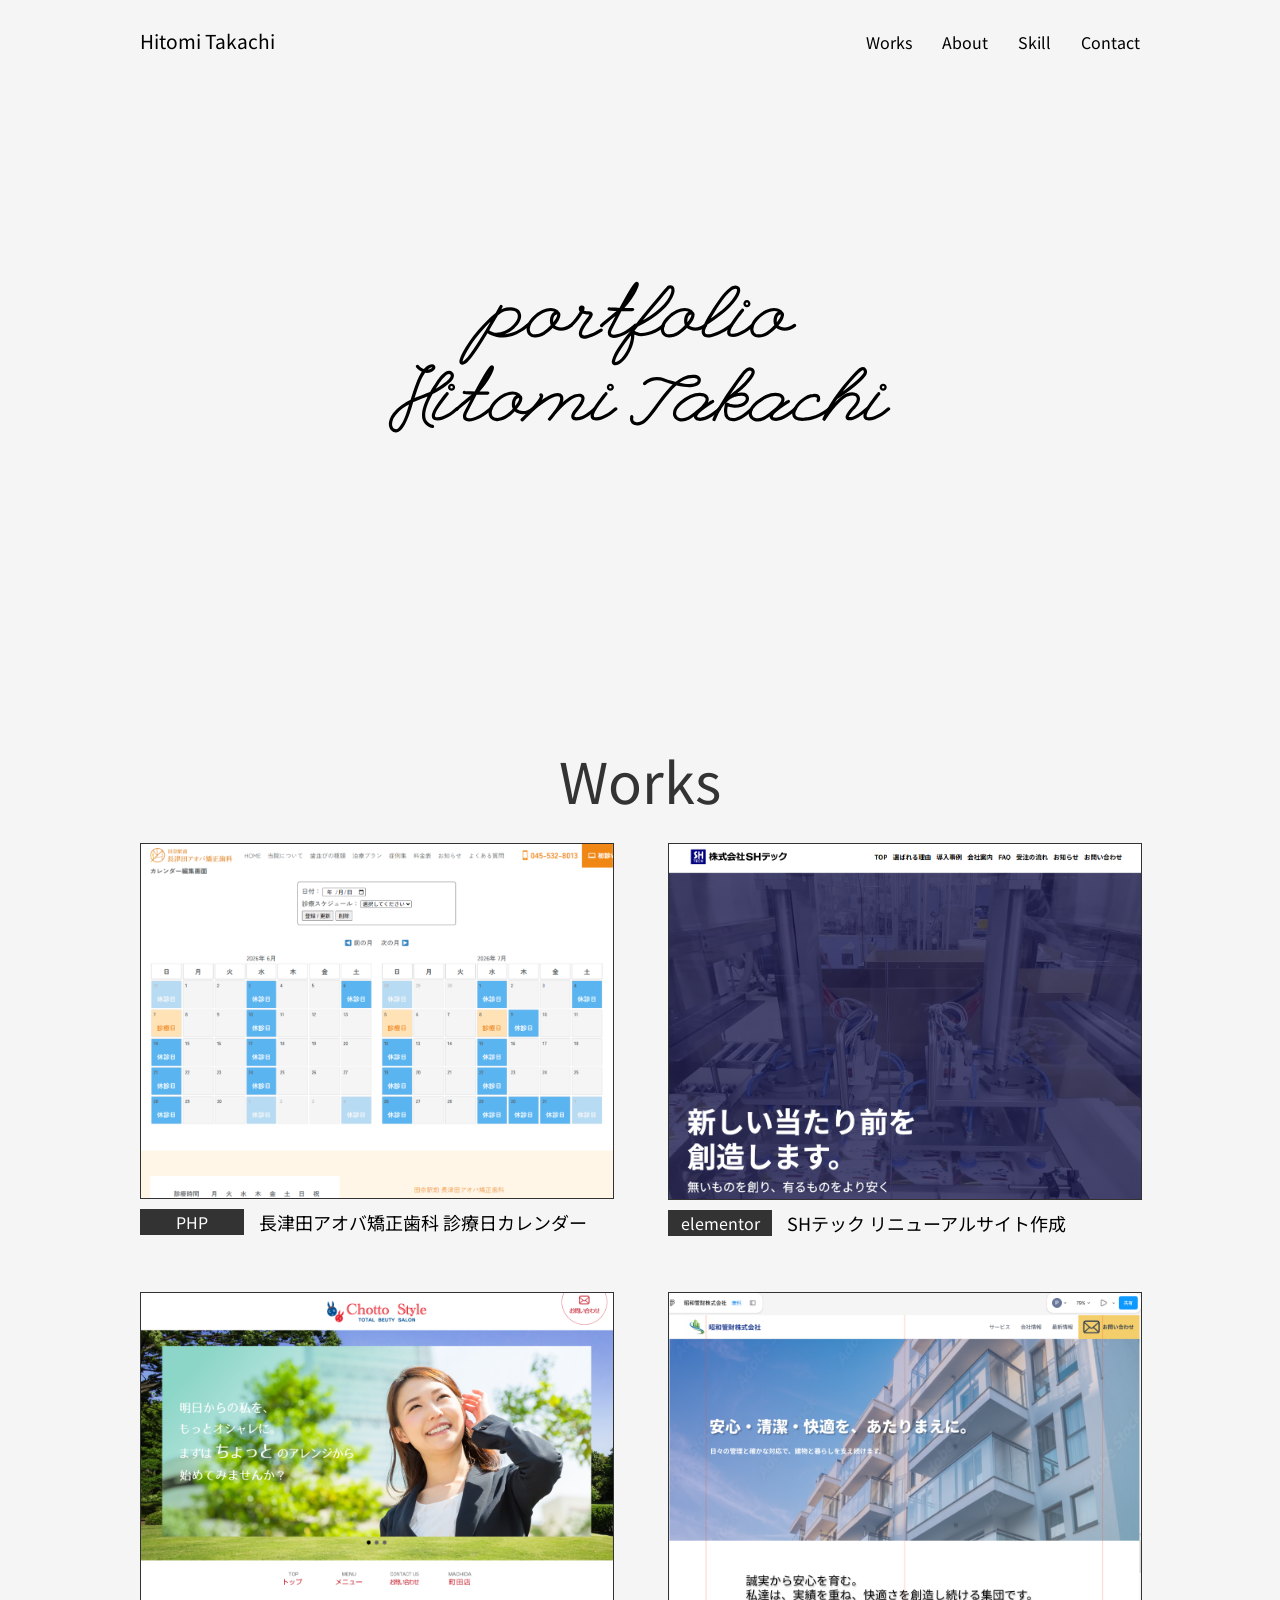
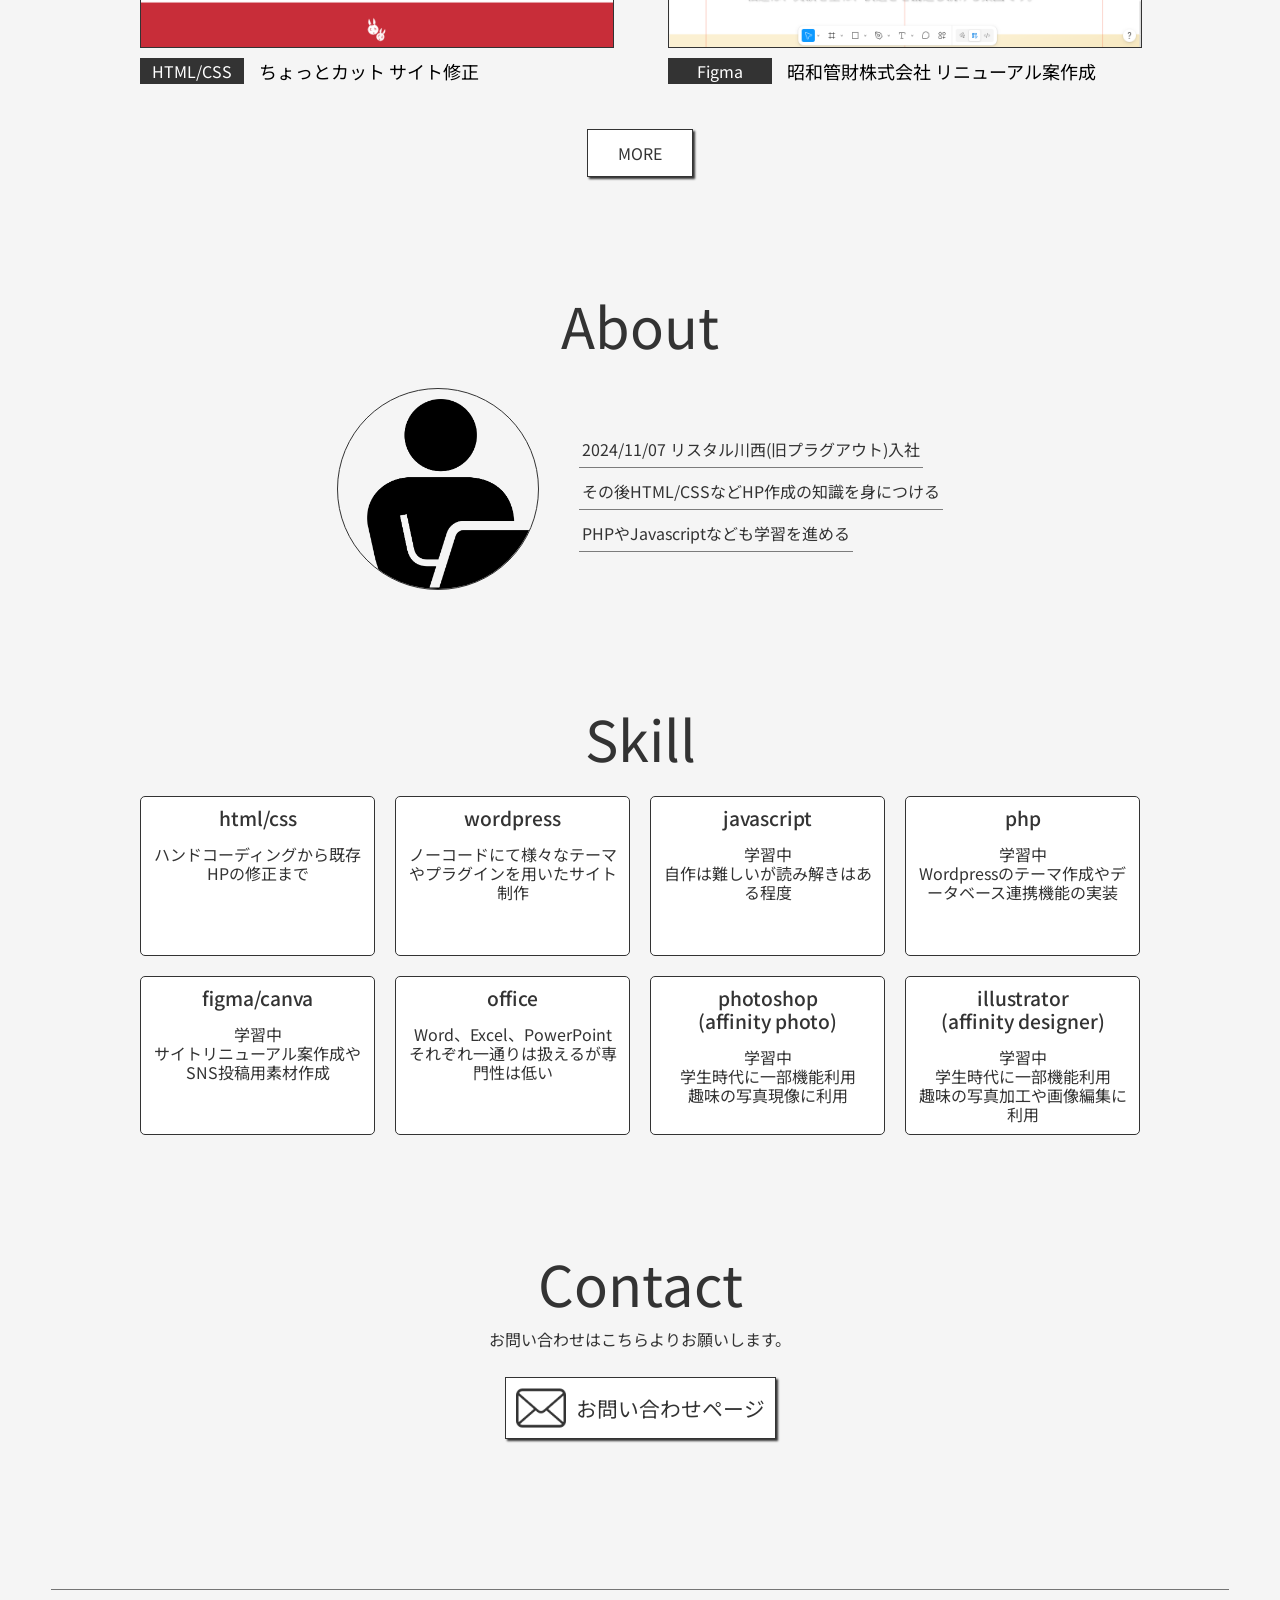
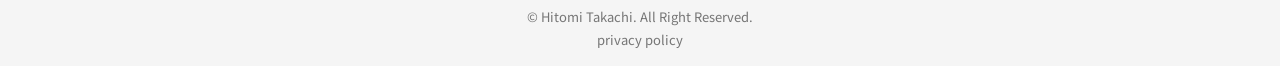
==== commit d83ee7b9: "Add files via upload" ====
--- a/index.html
+++ b/index.html
@@ -153,7 +153,7 @@
       </li>
       <li>
         <p class="item">office</p>
-        <p>一通り扱えるものの、専門的には学んでいない</p>
+        <p>Word、Excel、PowerPointそれぞれ一通りは扱えるが専門性は低い</p>
       </li>
       <li>
         <p class="item">photoshop<br>(affinity photo)</p>
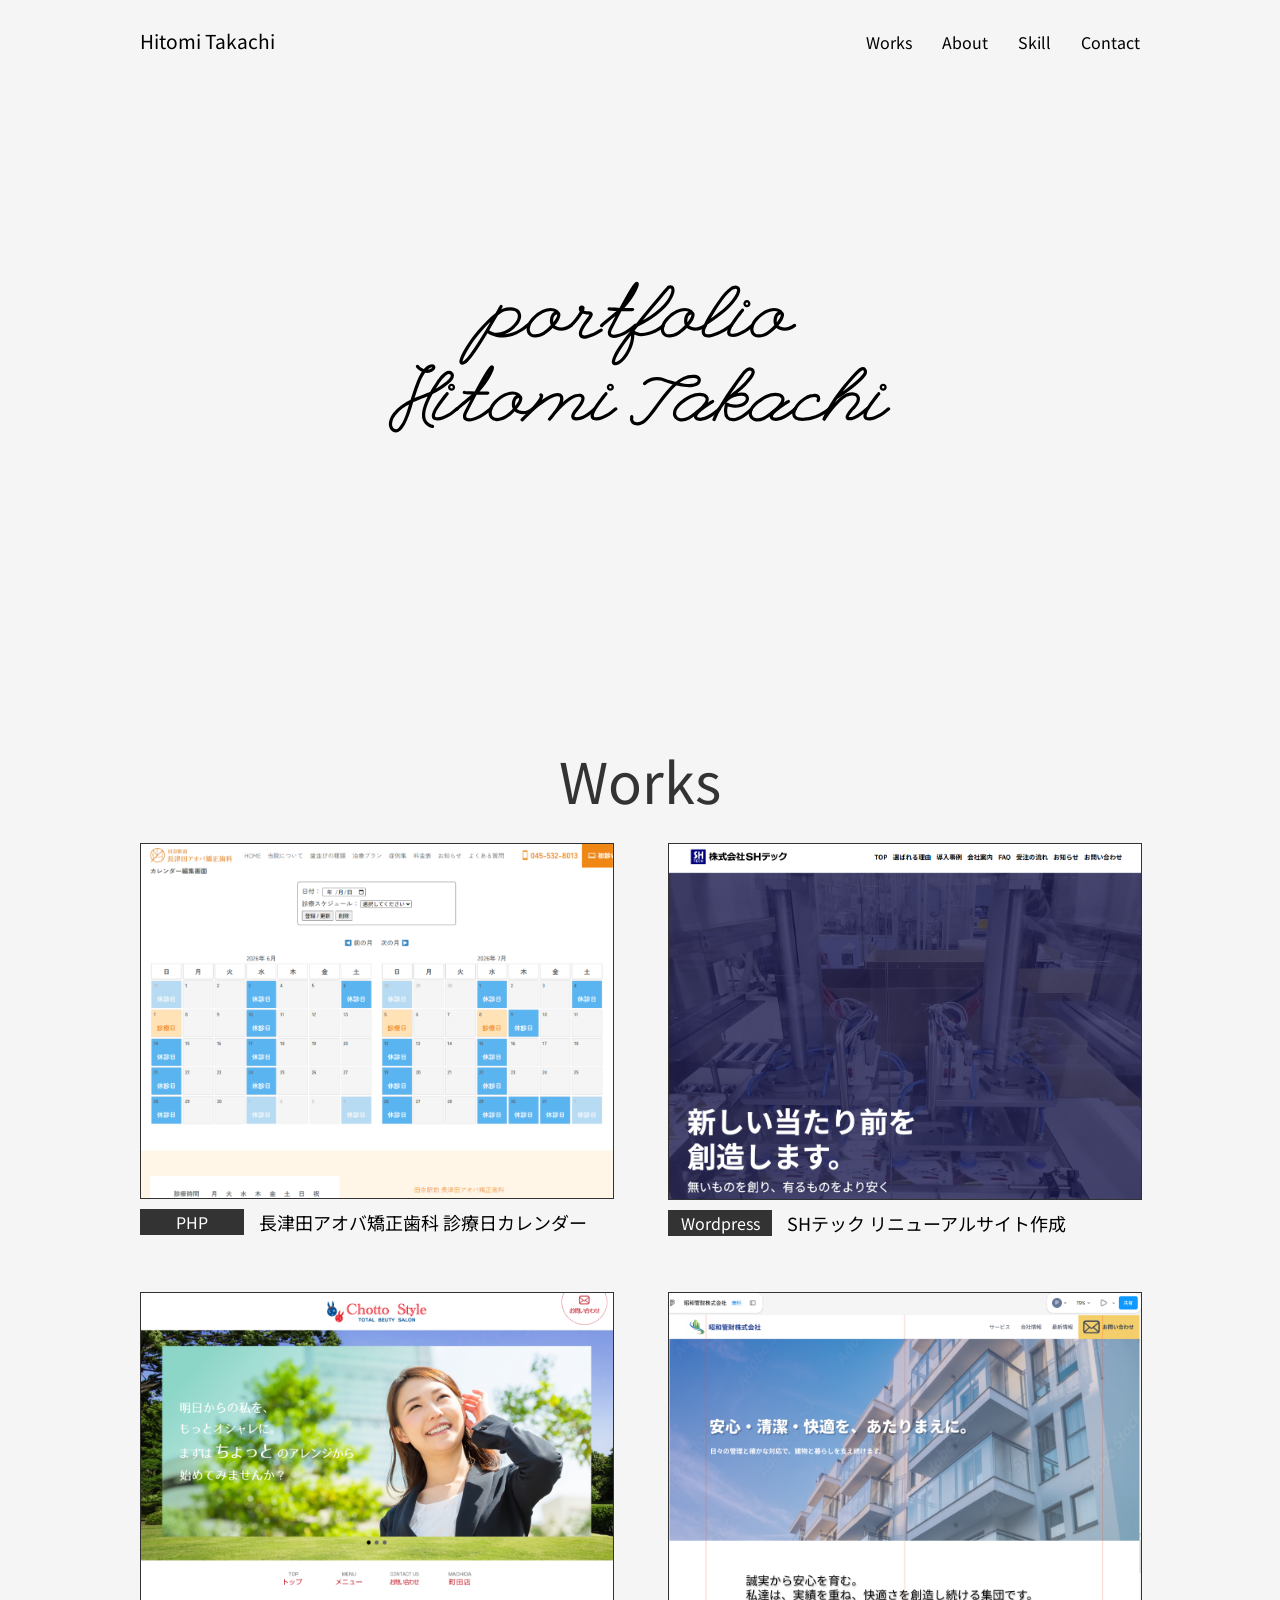
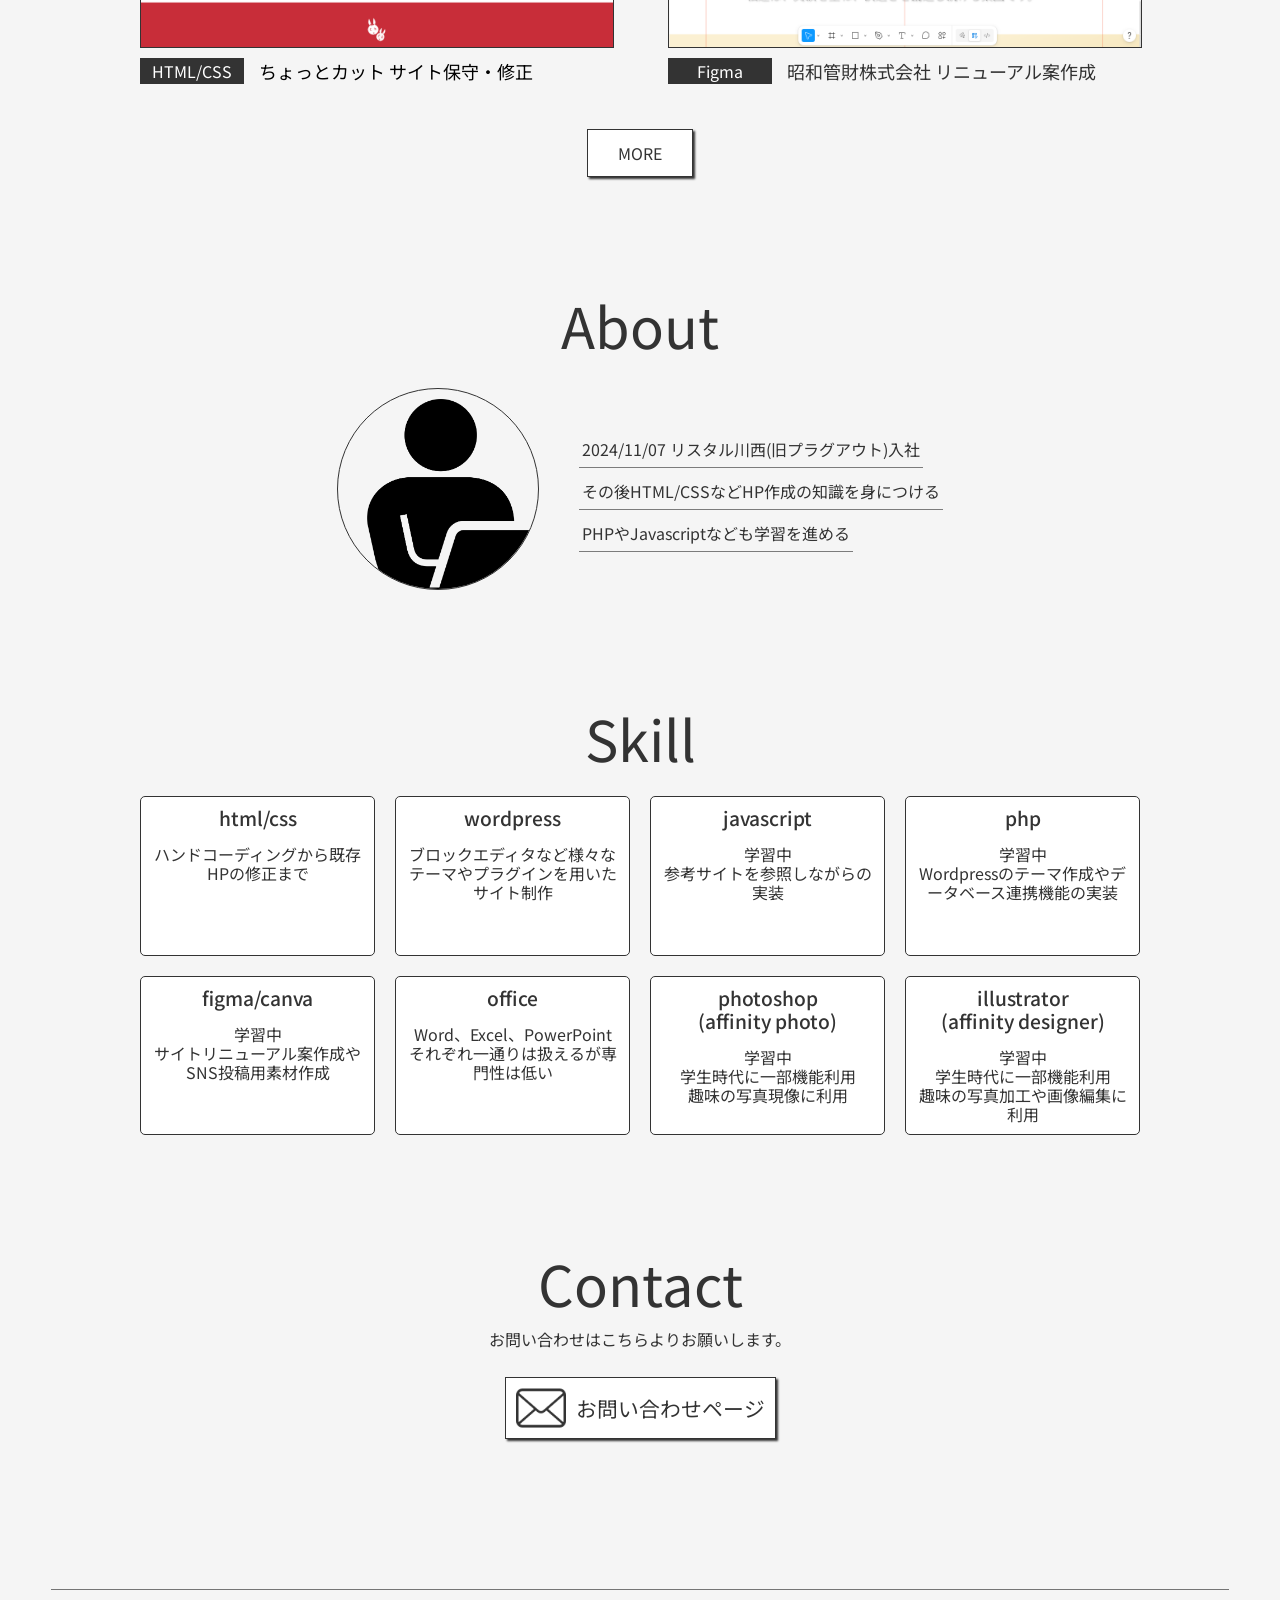
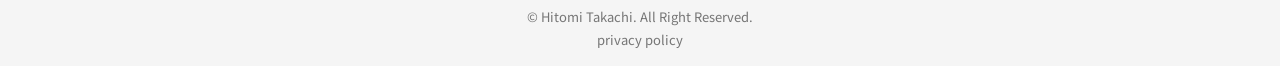
==== commit c3bc3bac: "Add files via upload" ====
--- a/index.html
+++ b/index.html
@@ -5,6 +5,8 @@
   <meta name="viewport" content="initial-scale=1.0, width=device-width, user-scalable=0">
   <meta name="description" content="descriptionが入ります。">
   <title>Portfolio</title>
+
+  <link rel="shortcut icon" href="./img/cat.png">
 
   <link href="https://fonts.googleapis.com/css2?family=Noto+Sans+JP:wght@100..900&display=swap" rel="stylesheet">
 
@@ -48,29 +50,28 @@
 <main>
   <section class="top">
     <svg id="name-svg" viewBox="0 0 425 126" fill="none">
-<path d="M407.292 115.833C406.819 115.833 406.347 115.806 405.875 115.75C405.403 115.694 404.986 115.569 404.625 115.375C404.236 115.153 403.931 114.847 403.708 114.458C403.486 114.069 403.375 113.556 403.375 112.917C403.375 112.083 403.569 111.194 403.958 110.25C404.319 109.278 404.792 108.306 405.375 107.333C405.931 106.361 406.528 105.417 407.167 104.5C407.806 103.583 408.389 102.75 408.917 102C409.667 100.917 410.403 99.8889 411.125 98.9167C411.875 97.9444 412.542 97.0833 413.125 96.3333C413.736 95.5833 414.222 94.9861 414.583 94.5417C414.972 94.0972 415.167 93.875 415.167 93.875C415.194 93.7917 415.292 93.75 415.458 93.75C415.708 93.75 415.833 93.875 415.833 94.125C415.833 94.1806 415.806 94.2639 415.75 94.375C415.75 94.375 415.556 94.5972 415.167 95.0417C414.806 95.4861 414.319 96.0833 413.708 96.8333C413.125 97.5556 412.458 98.4028 411.708 99.375C410.986 100.347 410.25 101.361 409.5 102.417C409 103.111 408.444 103.903 407.833 104.792C407.222 105.681 406.639 106.597 406.083 107.542C405.528 108.486 405.069 109.431 404.708 110.375C404.319 111.292 404.125 112.139 404.125 112.917C404.125 113.417 404.222 113.819 404.417 114.125C404.611 114.403 404.861 114.611 405.167 114.75C405.472 114.889 405.806 114.986 406.167 115.042C406.556 115.069 406.931 115.083 407.292 115.083C408.486 115.083 409.792 114.847 411.208 114.375C412.625 113.875 414.042 113.236 415.458 112.458C416.903 111.653 418.319 110.75 419.708 109.75C421.125 108.75 422.431 107.722 423.625 106.667C423.736 106.611 423.819 106.583 423.875 106.583C424.125 106.583 424.25 106.708 424.25 106.958C424.25 107.069 424.208 107.167 424.125 107.25C422.875 108.306 421.556 109.347 420.167 110.375C418.806 111.403 417.403 112.319 415.958 113.125C414.514 113.931 413.056 114.583 411.583 115.083C410.139 115.583 408.708 115.833 407.292 115.833ZM421.208 88.5417C421.208 89.0972 421.014 89.5833 420.625 90C420.236 90.3889 419.764 90.5833 419.208 90.5833C418.653 90.5833 418.167 90.3889 417.75 90C417.361 89.5833 417.167 89.0972 417.167 88.5417C417.167 87.9861 417.361 87.5139 417.75 87.125C418.167 86.7361 418.653 86.5417 419.208 86.5417C419.764 86.5417 420.236 86.7361 420.625 87.125C421.014 87.5139 421.208 87.9861 421.208 88.5417Z" fill="black"/>
-<path d="M368.542 115.833C369.542 113.194 370.889 110.389 372.583 107.417C374.278 104.444 376.292 101.222 378.625 97.75L378.833 97.4583C379.889 95.9306 381.069 94.3056 382.375 92.5833C383.708 90.8611 385.069 89.1389 386.458 87.4167C387.875 85.6667 389.278 83.9861 390.667 82.375C392.083 80.7361 393.403 79.2639 394.625 77.9583C395.847 76.6528 396.944 75.5556 397.917 74.6667C398.889 73.7778 399.639 73.1944 400.167 72.9167C400.722 72.6389 401.292 72.5 401.875 72.5C402.653 72.5 403.278 72.7778 403.75 73.3333C404.25 73.8611 404.5 74.5278 404.5 75.3333C404.5 75.7222 404.444 76.0833 404.333 76.4167C404.25 76.75 404.153 77.0555 404.042 77.3333C403.931 77.5833 403.819 77.7917 403.708 77.9583C403.597 78.125 403.542 78.2083 403.542 78.2083C401.236 81.2917 397.125 85.1111 391.208 89.6667C390.042 90.5556 388.875 91.4167 387.708 92.25C386.569 93.0833 385.486 93.8611 384.458 94.5833C383.431 95.2778 382.472 95.9167 381.583 96.5C380.722 97.0833 379.986 97.5833 379.375 98C377.847 100.222 376.333 102.556 374.833 105C373.333 107.444 371.986 109.917 370.792 112.417C372.042 110.667 373.389 108.903 374.833 107.125C376.306 105.319 377.764 103.639 379.208 102.083C380.681 100.5 382.125 99.1111 383.542 97.9167C384.958 96.6944 386.25 95.7917 387.417 95.2083C387.417 95.2083 387.583 95.1389 387.917 95C388.278 94.8333 388.722 94.6667 389.25 94.5C389.778 94.3333 390.375 94.1806 391.042 94.0417C391.708 93.9028 392.375 93.8333 393.042 93.8333C393.792 93.8333 394.5 93.9444 395.167 94.1667C395.833 94.3611 396.403 94.6528 396.875 95.0417C397.375 95.4306 397.764 95.9028 398.042 96.4583C398.347 97.0139 398.5 97.6389 398.5 98.3333C398.5 99.25 398.292 100.167 397.875 101.083C397.486 101.972 397.028 102.792 396.5 103.542C396 104.292 395.514 104.931 395.042 105.458C394.569 105.958 394.278 106.264 394.167 106.375C393.861 106.681 393.556 107 393.25 107.333C392.972 107.639 392.667 107.986 392.333 108.375C392 108.764 391.667 109.181 391.333 109.625C390.361 110.847 389.722 111.806 389.417 112.5C389.111 113.167 388.958 113.667 388.958 114C388.958 114.028 388.944 114.097 388.917 114.208C388.917 114.319 388.958 114.431 389.042 114.542C389.153 114.653 389.333 114.764 389.583 114.875C389.833 114.958 390.222 115 390.75 115C391.611 115 392.514 114.847 393.458 114.542C394.431 114.236 395.5 113.75 396.667 113.083C397.861 112.389 399.208 111.486 400.708 110.375C402.208 109.236 403.931 107.847 405.875 106.208C405.986 106.153 406.069 106.125 406.125 106.125C406.375 106.125 406.5 106.25 406.5 106.5C406.5 106.667 406.458 106.764 406.375 106.792C404.819 108.097 403.319 109.306 401.875 110.417C400.458 111.5 399.097 112.444 397.792 113.25C396.486 114.028 395.236 114.639 394.042 115.083C392.847 115.528 391.708 115.75 390.625 115.75C389.875 115.75 389.278 115.625 388.833 115.375C388.417 115.097 388.208 114.639 388.208 114C388.208 112.889 389.056 111.278 390.75 109.167C391.361 108.389 392.069 107.583 392.875 106.75C393.681 105.917 394.444 105.056 395.167 104.167C395.889 103.278 396.5 102.361 397 101.417C397.5 100.444 397.75 99.4444 397.75 98.4167C397.75 97.7778 397.611 97.2222 397.333 96.75C397.056 96.25 396.694 95.8472 396.25 95.5417C395.833 95.2083 395.333 94.9722 394.75 94.8333C394.194 94.6667 393.625 94.5833 393.042 94.5833C392.375 94.5833 391.722 94.6528 391.083 94.7917C390.472 94.9028 389.917 95.0417 389.417 95.2083C388.917 95.375 388.514 95.5278 388.208 95.6667C387.903 95.8056 387.75 95.875 387.75 95.875C386.028 96.7361 384.111 98.1528 382 100.125C379.917 102.097 377.694 104.583 375.333 107.583C374.444 108.722 373.625 109.806 372.875 110.833C372.125 111.861 371.486 112.778 370.958 113.583C370.403 114.361 369.972 114.986 369.667 115.458C369.361 115.931 369.208 116.167 369.208 116.167L368.542 115.833ZM401.875 73.2083C401.653 73.2083 401.444 73.2361 401.25 73.2917C401.056 73.3472 400.806 73.4444 400.5 73.5833C400.028 73.8055 399.139 74.5417 397.833 75.7917C396.528 77.0417 394.958 78.6805 393.125 80.7083C391.292 82.7083 389.278 85.0417 387.083 87.7083C384.917 90.375 382.75 93.25 380.583 96.3333C381.528 95.6944 382.625 94.9444 383.875 94.0833C385.125 93.2222 386.444 92.2778 387.833 91.25C389.222 90.2222 390.639 89.1389 392.083 88C393.556 86.8611 394.958 85.7083 396.292 84.5417C397.653 83.375 398.903 82.2222 400.042 81.0833C401.181 79.9167 402.139 78.8056 402.917 77.75C402.944 77.7222 403.083 77.4722 403.333 77C403.611 76.5278 403.75 75.9722 403.75 75.3333C403.75 75.1667 403.722 74.9583 403.667 74.7083C403.639 74.4583 403.556 74.2222 403.417 74C403.278 73.7778 403.083 73.5972 402.833 73.4583C402.611 73.2917 402.292 73.2083 401.875 73.2083Z" fill="black"/>
-<path d="M350.646 116.208C348.09 116.208 346.132 115.778 344.771 114.917C343.437 114.028 342.771 112.792 342.771 111.208C342.771 109.819 343.229 108.306 344.146 106.667C345.09 105 346.285 103.403 347.729 101.875C349.201 100.347 350.812 99.0139 352.562 97.875C354.34 96.7083 356.062 95.9306 357.729 95.5417C358.34 95.4028 358.91 95.3056 359.437 95.25C359.965 95.1667 360.451 95.125 360.896 95.125C362.146 95.125 363.09 95.4167 363.729 96C364.368 96.5833 364.687 97.3194 364.687 98.2083C364.687 98.6806 364.604 99.1528 364.437 99.625C364.299 100.097 364.118 100.333 363.896 100.333C363.646 100.333 363.521 100.222 363.521 100C363.521 99.8056 363.59 99.5556 363.729 99.25C363.868 98.9444 363.937 98.6111 363.937 98.25C363.937 97.5278 363.674 96.9583 363.146 96.5417C362.646 96.0972 361.868 95.875 360.812 95.875C359.84 95.875 358.799 96.0417 357.687 96.375C356.576 96.6806 355.451 97.1389 354.312 97.75C353.174 98.3333 352.035 99.0694 350.896 99.9583C349.785 100.819 348.729 101.806 347.729 102.917C346.396 104.417 345.368 105.889 344.646 107.333C343.924 108.778 343.562 110.069 343.562 111.208C343.562 112.153 343.812 112.917 344.312 113.5C344.84 114.056 345.465 114.486 346.187 114.792C346.937 115.069 347.715 115.25 348.521 115.333C349.354 115.417 350.076 115.458 350.687 115.458C351.076 115.458 351.396 115.458 351.646 115.458C351.896 115.431 352.035 115.417 352.062 115.417C352.062 115.417 352.229 115.403 352.562 115.375C352.924 115.347 353.396 115.292 353.979 115.208C354.59 115.125 355.299 115.014 356.104 114.875C356.91 114.736 357.785 114.542 358.729 114.292C359.618 114.069 360.618 113.764 361.729 113.375C362.84 112.958 364.007 112.458 365.229 111.875C366.451 111.264 367.715 110.542 369.021 109.708C370.326 108.875 371.632 107.917 372.937 106.833C373.049 106.778 373.132 106.75 373.187 106.75C373.437 106.75 373.562 106.875 373.562 107.125C373.562 107.292 373.521 107.389 373.437 107.417C371.299 109.167 368.993 110.708 366.521 112.042C364.076 113.375 361.535 114.375 358.896 115.042C357.007 115.514 355.437 115.819 354.187 115.958C352.937 116.097 352.243 116.167 352.104 116.167C352.049 116.167 351.882 116.167 351.604 116.167C351.354 116.194 351.035 116.208 350.646 116.208Z" fill="black"/>
-<path d="M344.708 106.625C344.764 106.736 344.792 106.833 344.792 106.917C344.792 106.972 344.764 107.056 344.708 107.167C343.708 108.083 342.542 109.069 341.208 110.125C339.903 111.181 338.514 112.167 337.042 113.083C335.597 113.972 334.111 114.722 332.583 115.333C331.056 115.917 329.569 116.208 328.125 116.208C327.708 116.208 327.236 116.167 326.708 116.083C326.208 116.028 325.722 115.903 325.25 115.708C324.806 115.486 324.431 115.194 324.125 114.833C323.819 114.472 323.667 114.014 323.667 113.458C323.667 112.625 324.167 111.597 325.167 110.375C322.722 112.347 320.444 113.903 318.333 115.042C316.25 116.181 314.333 116.75 312.583 116.75C311.694 116.75 310.833 116.611 310 116.333C309.194 116.056 308.472 115.653 307.833 115.125C307.222 114.597 306.736 113.958 306.375 113.208C306.014 112.458 305.833 111.597 305.833 110.625C305.833 107.819 307.806 104.736 311.75 101.375C314.417 99.125 317.111 97.3889 319.833 96.1667C322.583 94.9167 325.181 94.2917 327.625 94.2917C328.792 94.2917 329.847 94.4306 330.792 94.7083C330.847 94.7083 331.056 94.7778 331.417 94.9167C331.806 95.0556 332.208 95.2917 332.625 95.625C333.069 95.9306 333.458 96.3472 333.792 96.875C334.153 97.375 334.333 98.0139 334.333 98.7917C334.333 100.708 333.111 102.944 330.667 105.5C331.667 104.833 332.625 104.194 333.542 103.583C334.486 102.944 335.306 102.389 336 101.917C336.722 101.444 337.306 101.069 337.75 100.792C338.194 100.514 338.444 100.375 338.5 100.375C338.528 100.347 338.583 100.333 338.667 100.333C338.917 100.333 339.042 100.458 339.042 100.708C339.042 100.792 338.889 100.931 338.583 101.125C338.306 101.292 337.847 101.569 337.208 101.958C336.597 102.319 335.806 102.819 334.833 103.458C333.889 104.097 332.764 104.889 331.458 105.833C329.125 107.528 327.361 109.028 326.167 110.333C325 111.639 324.417 112.694 324.417 113.5C324.417 113.889 324.542 114.222 324.792 114.5C325.069 114.75 325.389 114.944 325.75 115.083C326.139 115.222 326.542 115.319 326.958 115.375C327.375 115.431 327.75 115.458 328.083 115.458C329.333 115.458 330.639 115.208 332 114.708C333.389 114.181 334.778 113.5 336.167 112.667C337.583 111.833 338.972 110.889 340.333 109.833C341.694 108.778 342.972 107.694 344.167 106.583C344.278 106.528 344.361 106.5 344.417 106.5C344.528 106.5 344.625 106.542 344.708 106.625ZM312.583 116C313.75 116 314.944 115.764 316.167 115.292C317.389 114.792 318.597 114.153 319.792 113.375C321.014 112.597 322.208 111.75 323.375 110.833C324.542 109.917 325.653 109.014 326.708 108.125C328.097 106.986 329.236 105.944 330.125 105C331.014 104.056 331.722 103.194 332.25 102.417C332.778 101.639 333.139 100.958 333.333 100.375C333.528 99.7639 333.625 99.2361 333.625 98.7917C333.625 98.1528 333.472 97.625 333.167 97.2083C332.861 96.7639 332.514 96.4167 332.125 96.1667C331.764 95.8889 331.417 95.6944 331.083 95.5833C330.778 95.4722 330.611 95.4167 330.583 95.4167C329.667 95.1667 328.681 95.0417 327.625 95.0417C325.264 95.0417 322.764 95.6528 320.125 96.875C317.486 98.0694 314.861 99.7639 312.25 101.958C308.472 105.153 306.583 108.042 306.583 110.625C306.583 111.458 306.75 112.208 307.083 112.875C307.389 113.542 307.806 114.111 308.333 114.583C308.889 115.028 309.528 115.375 310.25 115.625C311 115.875 311.778 116 312.583 116Z" fill="black"/>
-<path d="M275 116.208C275.361 115.181 275.944 113.861 276.75 112.25C277.556 110.611 278.569 108.736 279.792 106.625C281.014 104.486 282.431 102.125 284.042 99.5417C285.681 96.9306 287.528 94.1389 289.583 91.1667C291 89.1389 292.347 87.2361 293.625 85.4583C294.903 83.6528 296.028 82.0833 297 80.75C298 79.4167 298.792 78.3611 299.375 77.5833C299.986 76.8055 300.292 76.4028 300.292 76.375C300.347 76.3194 300.542 76.0972 300.875 75.7083C301.236 75.2917 301.681 74.8611 302.208 74.4167C302.736 73.9722 303.333 73.5694 304 73.2083C304.667 72.8472 305.347 72.6667 306.042 72.6667C306.347 72.6667 306.681 72.7361 307.042 72.875C307.403 73.0139 307.736 73.2083 308.042 73.4583C308.347 73.7083 308.597 74.0278 308.792 74.4167C308.986 74.7778 309.083 75.1806 309.083 75.625C309.083 76.5417 308.694 77.6667 307.917 79C307.167 80.3333 306.042 81.8333 304.542 83.5C303.736 84.3889 302.917 85.2639 302.083 86.125C301.25 86.9583 300.458 87.7222 299.708 88.4167C298.986 89.1111 298.361 89.6944 297.833 90.1667C297.306 90.6389 296.944 90.9583 296.75 91.125C296.25 91.5417 295.514 92.1528 294.542 92.9583C293.569 93.7639 292.403 94.6944 291.042 95.75C291.403 95.6111 291.889 95.4444 292.5 95.25C293.139 95.0556 293.819 94.8611 294.542 94.6667C295.292 94.4722 296.042 94.3194 296.792 94.2083C297.569 94.0694 298.25 94 298.833 94C299.722 94 300.5 94.1111 301.167 94.3333C301.833 94.5556 302.389 94.8611 302.833 95.25C303.278 95.6389 303.611 96.0972 303.833 96.625C304.056 97.125 304.167 97.6667 304.167 98.25C304.167 99.1389 303.889 100 303.333 100.833C302.778 101.667 302.028 102.403 301.083 103.042C300.167 103.653 299.083 104.153 297.833 104.542C296.583 104.903 295.264 105.083 293.875 105.083C292.958 105.083 292.097 105.028 291.292 104.917C290.514 104.778 289.806 104.625 289.167 104.458C288.528 104.292 287.972 104.125 287.5 103.958C287.056 103.792 286.708 103.653 286.458 103.542C286.319 104.014 286.139 104.736 285.917 105.708C285.722 106.681 285.625 107.792 285.625 109.042C285.625 109.986 285.736 110.875 285.958 111.708C286.181 112.514 286.514 113.222 286.958 113.833C287.431 114.417 288.028 114.889 288.75 115.25C289.5 115.583 290.403 115.75 291.458 115.75C292.292 115.75 293.194 115.639 294.167 115.417C295.139 115.194 296.236 114.778 297.458 114.167C298.708 113.528 300.083 112.667 301.583 111.583C303.111 110.472 304.833 109.042 306.75 107.292C306.833 107.208 306.917 107.167 307 107.167C307.25 107.167 307.375 107.292 307.375 107.542C307.375 107.653 307.333 107.75 307.25 107.833C305.417 109.5 303.75 110.889 302.25 112C300.75 113.111 299.361 114 298.083 114.667C296.806 115.333 295.611 115.792 294.5 116.042C293.417 116.319 292.375 116.458 291.375 116.458C289.292 116.458 287.681 115.819 286.542 114.542C285.431 113.264 284.875 111.389 284.875 108.917C284.875 108.222 284.917 107.514 285 106.792C285.111 106.069 285.222 105.431 285.333 104.875C285.472 104.292 285.597 103.819 285.708 103.458C285.819 103.097 285.875 102.917 285.875 102.917L286 102.542L286.417 102.708C286.417 102.708 286.625 102.792 287.042 102.958C287.458 103.125 288 103.319 288.667 103.542C289.361 103.736 290.139 103.917 291 104.083C291.889 104.25 292.819 104.333 293.792 104.333C294.986 104.333 296.153 104.181 297.292 103.875C298.458 103.569 299.486 103.153 300.375 102.625C301.292 102.069 302.028 101.431 302.583 100.708C303.139 99.9583 303.417 99.1389 303.417 98.25C303.417 97.1667 303 96.3194 302.167 95.7083C301.361 95.0694 300.25 94.75 298.833 94.75C297.917 94.75 296.986 94.8472 296.042 95.0417C295.097 95.2361 294.236 95.4583 293.458 95.7083C292.681 95.9306 292.028 96.1528 291.5 96.375C291 96.5694 290.75 96.6667 290.75 96.6667C289.639 97.1389 288.569 97.7778 287.542 98.5833C286.542 99.3611 285.583 100.236 284.667 101.208C283.778 102.153 282.958 103.167 282.208 104.25C281.458 105.306 280.792 106.333 280.208 107.333C279.681 108.222 279.208 109.069 278.792 109.875C278.347 110.653 277.958 111.403 277.625 112.125C277.264 112.847 276.931 113.569 276.625 114.292C276.292 114.986 275.986 115.708 275.708 116.458L275 116.208ZM306 73.4167C305.389 73.4167 304.778 73.5833 304.167 73.9167C303.583 74.25 303.056 74.625 302.583 75.0417C302.111 75.4583 301.708 75.8472 301.375 76.2083C301.069 76.5694 300.903 76.7778 300.875 76.8333C300.875 76.8333 300.639 77.1389 300.167 77.75C299.722 78.3611 299.111 79.2083 298.333 80.2917C297.556 81.3472 296.639 82.5972 295.583 84.0417C294.556 85.4583 293.458 87 292.292 88.6667C291.125 90.3056 289.931 92.0278 288.708 93.8333C287.486 95.6389 286.292 97.4306 285.125 99.2083C286.486 98.2361 287.75 97.3056 288.917 96.4167C290.111 95.5 291.181 94.6667 292.125 93.9167C293.097 93.1667 293.931 92.5 294.625 91.9167C295.319 91.3333 295.861 90.875 296.25 90.5417C296.5 90.3194 296.972 89.8889 297.667 89.25C298.361 88.6111 299.153 87.8611 300.042 87C300.958 86.1111 301.903 85.1528 302.875 84.125C303.847 83.0694 304.736 82.0278 305.542 81C306.347 79.9722 307.014 79 307.542 78.0833C308.069 77.1389 308.333 76.3333 308.333 75.6667C308.333 75.3056 308.25 74.9861 308.083 74.7083C307.944 74.4305 307.75 74.2083 307.5 74.0417C307.278 73.8472 307.028 73.6944 306.75 73.5833C306.472 73.4722 306.222 73.4167 306 73.4167Z" fill="black"/>
-<path d="M280.333 106.625C280.389 106.736 280.417 106.833 280.417 106.917C280.417 106.972 280.389 107.056 280.333 107.167C279.333 108.083 278.167 109.069 276.833 110.125C275.528 111.181 274.139 112.167 272.667 113.083C271.222 113.972 269.736 114.722 268.208 115.333C266.681 115.917 265.194 116.208 263.75 116.208C263.333 116.208 262.861 116.167 262.333 116.083C261.833 116.028 261.347 115.903 260.875 115.708C260.431 115.486 260.056 115.194 259.75 114.833C259.444 114.472 259.292 114.014 259.292 113.458C259.292 112.625 259.792 111.597 260.792 110.375C258.347 112.347 256.069 113.903 253.958 115.042C251.875 116.181 249.958 116.75 248.208 116.75C247.319 116.75 246.458 116.611 245.625 116.333C244.819 116.056 244.097 115.653 243.458 115.125C242.847 114.597 242.361 113.958 242 113.208C241.639 112.458 241.458 111.597 241.458 110.625C241.458 107.819 243.431 104.736 247.375 101.375C250.042 99.125 252.736 97.3889 255.458 96.1667C258.208 94.9167 260.806 94.2917 263.25 94.2917C264.417 94.2917 265.472 94.4306 266.417 94.7083C266.472 94.7083 266.681 94.7778 267.042 94.9167C267.431 95.0556 267.833 95.2917 268.25 95.625C268.694 95.9306 269.083 96.3472 269.417 96.875C269.778 97.375 269.958 98.0139 269.958 98.7917C269.958 100.708 268.736 102.944 266.292 105.5C267.292 104.833 268.25 104.194 269.167 103.583C270.111 102.944 270.931 102.389 271.625 101.917C272.347 101.444 272.931 101.069 273.375 100.792C273.819 100.514 274.069 100.375 274.125 100.375C274.153 100.347 274.208 100.333 274.292 100.333C274.542 100.333 274.667 100.458 274.667 100.708C274.667 100.792 274.514 100.931 274.208 101.125C273.931 101.292 273.472 101.569 272.833 101.958C272.222 102.319 271.431 102.819 270.458 103.458C269.514 104.097 268.389 104.889 267.083 105.833C264.75 107.528 262.986 109.028 261.792 110.333C260.625 111.639 260.042 112.694 260.042 113.5C260.042 113.889 260.167 114.222 260.417 114.5C260.694 114.75 261.014 114.944 261.375 115.083C261.764 115.222 262.167 115.319 262.583 115.375C263 115.431 263.375 115.458 263.708 115.458C264.958 115.458 266.264 115.208 267.625 114.708C269.014 114.181 270.403 113.5 271.792 112.667C273.208 111.833 274.597 110.889 275.958 109.833C277.319 108.778 278.597 107.694 279.792 106.583C279.903 106.528 279.986 106.5 280.042 106.5C280.153 106.5 280.25 106.542 280.333 106.625ZM248.208 116C249.375 116 250.569 115.764 251.792 115.292C253.014 114.792 254.222 114.153 255.417 113.375C256.639 112.597 257.833 111.75 259 110.833C260.167 109.917 261.278 109.014 262.333 108.125C263.722 106.986 264.861 105.944 265.75 105C266.639 104.056 267.347 103.194 267.875 102.417C268.403 101.639 268.764 100.958 268.958 100.375C269.153 99.7639 269.25 99.2361 269.25 98.7917C269.25 98.1528 269.097 97.625 268.792 97.2083C268.486 96.7639 268.139 96.4167 267.75 96.1667C267.389 95.8889 267.042 95.6944 266.708 95.5833C266.403 95.4722 266.236 95.4167 266.208 95.4167C265.292 95.1667 264.306 95.0417 263.25 95.0417C260.889 95.0417 258.389 95.6528 255.75 96.875C253.111 98.0694 250.486 99.7639 247.875 101.958C244.097 105.153 242.208 108.042 242.208 110.625C242.208 111.458 242.375 112.208 242.708 112.875C243.014 113.542 243.431 114.111 243.958 114.583C244.514 115.028 245.153 115.375 245.875 115.625C246.625 115.875 247.403 116 248.208 116Z" fill="black"/>
-<path d="M206.062 118.583C205.312 117.75 204.938 116.681 204.938 115.375C204.938 115.236 204.951 115.056 204.979 114.833C204.979 114.583 205.007 114.347 205.062 114.125C205.09 113.903 205.146 113.708 205.229 113.542C205.285 113.375 205.382 113.292 205.521 113.292C205.771 113.292 205.896 113.417 205.896 113.667C205.896 113.972 205.868 114.278 205.812 114.583C205.729 114.861 205.688 115.125 205.688 115.375C205.688 116.181 205.84 116.833 206.146 117.333C206.424 117.861 206.785 118.264 207.229 118.542C207.674 118.847 208.174 119.056 208.729 119.167C209.285 119.306 209.826 119.375 210.354 119.375C211.187 119.347 211.965 119.194 212.688 118.917C213.438 118.667 214.132 118.333 214.771 117.917C215.41 117.5 216.021 117.028 216.604 116.5C217.187 115.972 217.743 115.431 218.271 114.875C219.215 113.875 220.229 112.667 221.312 111.25C222.424 109.806 223.604 108.25 224.854 106.583C226.104 104.889 227.41 103.125 228.771 101.292C230.132 99.4306 231.535 97.5833 232.979 95.75C234.451 93.9167 235.951 92.1528 237.479 90.4583C239.035 88.7361 240.604 87.1667 242.187 85.75C240.826 85.3889 239.368 84.9722 237.812 84.5C236.257 84 234.576 83.4167 232.771 82.75C231.687 82.3611 230.646 82.0833 229.646 81.9167C228.674 81.75 227.743 81.6667 226.854 81.6667C225.271 81.6667 223.854 81.875 222.604 82.2917C221.382 82.6806 220.326 83.125 219.438 83.625C218.576 84.125 217.91 84.5972 217.438 85.0417C216.965 85.4583 216.687 85.6806 216.604 85.7083C216.521 85.7917 216.424 85.8333 216.312 85.8333C216.09 85.8333 215.979 85.7222 215.979 85.5C215.979 85.3611 216.007 85.2639 216.062 85.2083C216.868 84.4306 217.812 83.7222 218.896 83.0833C219.812 82.5278 220.937 82.0278 222.271 81.5833C223.604 81.1389 225.132 80.9167 226.854 80.9167C227.799 80.9167 228.771 81 229.771 81.1667C230.799 81.3333 231.882 81.625 233.021 82.0417C234.937 82.7361 236.701 83.3333 238.312 83.8333C239.951 84.3333 241.479 84.7639 242.896 85.125C245.062 83.3472 247.326 81.875 249.687 80.7083C252.049 79.5417 254.563 78.9583 257.229 78.9583C257.868 78.9583 258.535 79 259.229 79.0833C259.951 79.1667 260.604 79.3333 261.187 79.5833C261.799 79.8333 262.299 80.1944 262.687 80.6667C263.076 81.1111 263.271 81.7222 263.271 82.5C263.271 83.5556 262.951 84.4167 262.312 85.0833C261.674 85.75 260.882 86.2639 259.937 86.625C259.021 86.9861 258.035 87.2361 256.979 87.375C255.924 87.4861 254.993 87.5417 254.187 87.5417C253.076 87.5417 251.618 87.4444 249.812 87.25C248.007 87.0556 245.757 86.625 243.062 85.9583C240.951 87.875 238.882 90.0417 236.854 92.4583C234.826 94.8472 232.868 97.2778 230.979 99.75C229.118 102.194 227.34 104.583 225.646 106.917C223.979 109.222 222.437 111.222 221.021 112.917C220.326 113.75 219.59 114.597 218.812 115.458C218.035 116.319 217.201 117.097 216.312 117.792C215.424 118.486 214.479 119.042 213.479 119.458C212.507 119.903 211.465 120.125 210.354 120.125C209.632 120.125 208.868 120.014 208.062 119.792C207.229 119.569 206.562 119.167 206.062 118.583ZM254.187 86.7917C256.021 86.7917 257.479 86.6389 258.562 86.3333C259.646 86.0278 260.479 85.6528 261.062 85.2083C261.646 84.7639 262.021 84.3056 262.187 83.8333C262.382 83.3333 262.479 82.9028 262.479 82.5417C262.479 81.875 262.299 81.3611 261.937 81C261.576 80.6111 261.118 80.3333 260.562 80.1667C260.035 79.9722 259.465 79.8472 258.854 79.7917C258.243 79.7361 257.701 79.7083 257.229 79.7083C254.59 79.7639 252.16 80.3333 249.937 81.4167C247.743 82.5 245.687 83.8194 243.771 85.375C246.299 85.9861 248.41 86.375 250.104 86.5417C251.799 86.7083 253.16 86.7917 254.187 86.7917Z" fill="black"/>
-<path d="M175.417 115.833C174.944 115.833 174.472 115.806 174 115.75C173.528 115.694 173.111 115.569 172.75 115.375C172.361 115.153 172.056 114.847 171.833 114.458C171.611 114.069 171.5 113.556 171.5 112.917C171.5 112.083 171.694 111.194 172.083 110.25C172.444 109.278 172.917 108.306 173.5 107.333C174.056 106.361 174.653 105.417 175.292 104.5C175.931 103.583 176.514 102.75 177.042 102C177.792 100.917 178.528 99.8889 179.25 98.9167C180 97.9444 180.667 97.0833 181.25 96.3333C181.861 95.5833 182.347 94.9861 182.708 94.5417C183.097 94.0972 183.292 93.875 183.292 93.875C183.319 93.7917 183.417 93.75 183.583 93.75C183.833 93.75 183.958 93.875 183.958 94.125C183.958 94.1806 183.931 94.2639 183.875 94.375C183.875 94.375 183.681 94.5972 183.292 95.0417C182.931 95.4861 182.444 96.0833 181.833 96.8333C181.25 97.5556 180.583 98.4028 179.833 99.375C179.111 100.347 178.375 101.361 177.625 102.417C177.125 103.111 176.569 103.903 175.958 104.792C175.347 105.681 174.764 106.597 174.208 107.542C173.653 108.486 173.194 109.431 172.833 110.375C172.444 111.292 172.25 112.139 172.25 112.917C172.25 113.417 172.347 113.819 172.542 114.125C172.736 114.403 172.986 114.611 173.292 114.75C173.597 114.889 173.931 114.986 174.292 115.042C174.681 115.069 175.056 115.083 175.417 115.083C176.611 115.083 177.917 114.847 179.333 114.375C180.75 113.875 182.167 113.236 183.583 112.458C185.028 111.653 186.444 110.75 187.833 109.75C189.25 108.75 190.556 107.722 191.75 106.667C191.861 106.611 191.944 106.583 192 106.583C192.25 106.583 192.375 106.708 192.375 106.958C192.375 107.069 192.333 107.167 192.25 107.25C191 108.306 189.681 109.347 188.292 110.375C186.931 111.403 185.528 112.319 184.083 113.125C182.639 113.931 181.181 114.583 179.708 115.083C178.264 115.583 176.833 115.833 175.417 115.833ZM189.333 88.5417C189.333 89.0972 189.139 89.5833 188.75 90C188.361 90.3889 187.889 90.5833 187.333 90.5833C186.778 90.5833 186.292 90.3889 185.875 90C185.486 89.5833 185.292 89.0972 185.292 88.5417C185.292 87.9861 185.486 87.5139 185.875 87.125C186.292 86.7361 186.778 86.5417 187.333 86.5417C187.889 86.5417 188.361 86.7361 188.75 87.125C189.139 87.5139 189.333 87.9861 189.333 88.5417Z" fill="black"/>
-<path d="M111.875 116.208C111.875 116.181 112.042 116 112.375 115.667C112.708 115.333 113.139 114.917 113.667 114.417C114.194 113.889 114.778 113.306 115.417 112.667C116.056 112 116.694 111.347 117.333 110.708C117.972 110.042 118.583 109.417 119.167 108.833C119.722 108.25 120.181 107.75 120.542 107.333C122.236 105.444 123.597 103.847 124.625 102.542C125.681 101.236 126.486 100.153 127.042 99.2917C127.625 98.4028 128.014 97.7083 128.208 97.2083C128.403 96.6806 128.5 96.2917 128.5 96.0417C128.5 95.7361 128.389 95.5556 128.167 95.5C127.944 95.4167 127.833 95.2639 127.833 95.0417C127.833 94.7917 127.944 94.6667 128.167 94.6667C128.556 94.6667 128.833 94.8333 129 95.1667C129.167 95.5 129.25 95.8056 129.25 96.0833C129.25 96.8889 128.75 98.0833 127.75 99.6667C126.75 101.25 125.25 103.167 123.25 105.417C125.389 103.5 127.417 101.861 129.333 100.5C131.278 99.1111 133.069 97.9722 134.708 97.0833C136.347 96.1944 137.819 95.5417 139.125 95.125C140.458 94.6806 141.583 94.4583 142.5 94.4583C142.972 94.4583 143.444 94.5278 143.917 94.6667C144.389 94.7778 144.806 94.9861 145.167 95.2917C145.528 95.5694 145.819 95.9583 146.042 96.4583C146.264 96.9583 146.375 97.5694 146.375 98.2917C146.375 99.2361 146.153 100.319 145.708 101.542C145.264 102.764 144.611 104.111 143.75 105.583C147.222 102.111 150.319 99.4861 153.042 97.7083C155.764 95.9306 158.264 95.0417 160.542 95.0417C160.708 95.0417 160.861 95.0417 161 95.0417C161.167 95.0417 161.319 95.0556 161.458 95.0833C161.514 95.0833 161.694 95.125 162 95.2083C162.333 95.2639 162.667 95.4028 163 95.625C163.361 95.8194 163.681 96.1111 163.958 96.5C164.264 96.8889 164.417 97.4306 164.417 98.125C164.417 100.347 162.556 103.597 158.833 107.875C157.611 109.264 156.792 110.389 156.375 111.25C155.958 112.111 155.75 112.778 155.75 113.25C155.75 113.944 156.028 114.431 156.583 114.708C157.167 114.958 157.806 115.083 158.5 115.083C158.944 115.083 159.417 115.042 159.917 114.958C160.417 114.875 160.889 114.778 161.333 114.667C161.806 114.528 162.236 114.389 162.625 114.25C163.014 114.111 163.333 113.986 163.583 113.875C164.694 113.403 166.111 112.611 167.833 111.5C169.556 110.389 171.514 108.792 173.708 106.708C173.792 106.625 173.889 106.583 174 106.583C174.222 106.583 174.333 106.708 174.333 106.958C174.333 107.042 174.306 107.139 174.25 107.25C172 109.417 169.986 111.069 168.208 112.208C166.431 113.319 164.972 114.111 163.833 114.583C163.139 114.889 162.306 115.181 161.333 115.458C160.361 115.708 159.417 115.833 158.5 115.833C158.083 115.833 157.667 115.792 157.25 115.708C156.833 115.625 156.458 115.486 156.125 115.292C155.792 115.097 155.514 114.847 155.292 114.542C155.097 114.208 155 113.806 155 113.333C155 112.694 155.236 111.903 155.708 110.958C156.181 109.986 157.042 108.792 158.292 107.375C160.042 105.375 161.375 103.597 162.292 102.042C163.208 100.486 163.667 99.1944 163.667 98.1667C163.667 97.6389 163.542 97.2222 163.292 96.9167C163.069 96.5833 162.819 96.3333 162.542 96.1667C162.264 96 162 95.8889 161.75 95.8333C161.528 95.7778 161.403 95.75 161.375 95.75C161.236 95.7222 161.097 95.7083 160.958 95.7083C160.847 95.7083 160.722 95.7083 160.583 95.7083C158.222 95.7083 155.403 96.8611 152.125 99.1667C148.847 101.444 145.167 104.917 141.083 109.583C140.389 110.389 139.583 111.375 138.667 112.542C137.75 113.708 136.764 114.917 135.708 116.167L135.125 115.708C135.125 115.708 135.292 115.514 135.625 115.125C135.958 114.708 136.375 114.194 136.875 113.583C137.403 112.944 137.972 112.236 138.583 111.458C139.222 110.681 139.861 109.889 140.5 109.083C142.167 106.833 143.431 104.792 144.292 102.958C145.153 101.125 145.583 99.5694 145.583 98.2917C145.583 97.7361 145.5 97.2778 145.333 96.9167C145.167 96.5278 144.986 96.2222 144.792 96C144.597 95.7778 144.417 95.625 144.25 95.5417C144.083 95.4583 144 95.4167 144 95.4167C143.5 95.2778 143 95.2083 142.5 95.2083C141.333 95.2083 139.861 95.5833 138.083 96.3333C136.333 97.0833 134.375 98.1667 132.208 99.5833C130.042 100.972 127.708 102.681 125.208 104.708C122.708 106.736 120.153 109.042 117.542 111.625C116.819 112.347 116.153 113.028 115.542 113.667C114.931 114.278 114.403 114.806 113.958 115.25C113.486 115.694 113.111 116.042 112.833 116.292C112.556 116.569 112.417 116.708 112.417 116.708L111.875 116.208Z" fill="black"/>
-<path d="M90.9167 116.417C89.7778 116.361 88.8055 116.139 88 115.75C87.2222 115.361 86.5833 114.875 86.0833 114.292C85.6111 113.708 85.2639 113.069 85.0417 112.375C84.8194 111.653 84.7083 110.917 84.7083 110.167C84.7083 109.083 84.8889 108.056 85.25 107.083C85.6111 106.083 86.0556 105.153 86.5833 104.292C87.1389 103.403 87.7361 102.597 88.375 101.875C89.0139 101.125 89.625 100.472 90.2083 99.9167C92.5694 97.6389 94.9722 95.9444 97.4167 94.8333C99.8611 93.7222 102.069 93.1667 104.042 93.1667C105.097 93.1667 106 93.2917 106.75 93.5417C107.5 93.7917 108.125 94.0694 108.625 94.375C109.125 94.6528 109.486 94.9167 109.708 95.1667C109.958 95.4167 110.097 95.5556 110.125 95.5833C110.153 95.6389 110.167 95.7222 110.167 95.8333C110.167 95.9444 110.153 96.0139 110.125 96.0417C110.597 96.1528 110.944 96.4028 111.167 96.7917C111.389 97.1806 111.5 97.6111 111.5 98.0833C111.5 99.1389 111.097 100.431 110.292 101.958C109.486 103.486 108.208 105.208 106.458 107.125C107.347 108.042 108.347 108.722 109.458 109.167C110.569 109.583 111.75 109.792 113 109.792C114.389 109.792 115.792 109.528 117.208 109C118.625 108.472 119.972 107.708 121.25 106.708C121.306 106.653 121.375 106.625 121.458 106.625C121.736 106.625 121.875 106.764 121.875 107.042C121.875 107.181 121.833 107.264 121.75 107.292C120.389 108.347 118.972 109.153 117.5 109.708C116.028 110.264 114.542 110.542 113.042 110.542C111.681 110.542 110.375 110.319 109.125 109.875C107.903 109.403 106.847 108.681 105.958 107.708C104.764 109.042 103.528 110.25 102.25 111.333C101 112.389 99.7361 113.292 98.4583 114.042C97.1806 114.792 95.9306 115.375 94.7083 115.792C93.5139 116.208 92.3889 116.417 91.3333 116.417H90.9167ZM104.167 93.875C103.278 93.875 102.306 94 101.25 94.25C100.194 94.5 99.0972 94.875 97.9583 95.375C96.8472 95.875 95.5694 96.625 94.125 97.625C92.7083 98.625 91.3472 99.7917 90.0417 101.125C88.7639 102.458 87.6806 103.903 86.7917 105.458C85.9028 107.014 85.4583 108.583 85.4583 110.167C85.4583 110.833 85.5555 111.5 85.75 112.167C85.9444 112.833 86.2639 113.431 86.7083 113.958C87.1806 114.458 87.7917 114.875 88.5417 115.208C89.3194 115.514 90.2639 115.667 91.375 115.667C93.3472 115.667 95.5833 114.917 98.0833 113.417C100.583 111.917 103.069 109.792 105.542 107.042C105.181 106.486 104.917 105.861 104.75 105.167C104.611 104.444 104.542 103.708 104.542 102.958C104.542 102.042 104.653 101.167 104.875 100.333C105.125 99.4722 105.458 98.7222 105.875 98.0833C106.292 97.4167 106.806 96.9028 107.417 96.5417C108.028 96.1528 108.708 95.9583 109.458 95.9583C109.347 95.8194 109.153 95.6389 108.875 95.4167C108.625 95.1667 108.278 94.9306 107.833 94.7083C107.417 94.4861 106.903 94.2917 106.292 94.125C105.681 93.9583 104.972 93.875 104.167 93.875ZM109.458 96.7083C108.292 96.7361 107.306 97.3056 106.5 98.4167C105.694 99.5 105.292 101 105.292 102.917C105.292 103.556 105.347 104.181 105.458 104.792C105.569 105.375 105.764 105.931 106.042 106.458C107.458 104.792 108.597 103.236 109.458 101.792C110.319 100.347 110.75 99.1111 110.75 98.0833C110.75 97.6667 110.653 97.3333 110.458 97.0833C110.264 96.8333 109.931 96.7083 109.458 96.7083Z" fill="black"/>
-<path d="M56.5417 106.833C57.2917 106.167 58.0833 105.486 58.9167 104.792C59.7778 104.069 60.6389 103.347 61.5 102.625C62.3889 101.875 63.2639 101.153 64.125 100.458C64.9861 99.7361 65.8194 99.0556 66.625 98.4167C68.4861 96.8889 70.3472 95.3889 72.2083 93.9167C71.875 93.9167 71.3055 93.9028 70.5 93.875C69.7222 93.8472 68.8611 93.8056 67.9167 93.75C67 93.6944 66.0972 93.6389 65.2083 93.5833C64.3194 93.5278 63.625 93.4722 63.125 93.4167C62.875 93.3611 62.75 93.2222 62.75 93C62.75 92.7778 62.875 92.6667 63.125 92.6667C63.1805 92.6667 63.25 92.6667 63.3333 92.6667C63.4444 92.6667 63.6111 92.6806 63.8333 92.7083C66.8333 92.9583 69.75 93.125 72.5833 93.2083C74.4444 89.7083 76.1528 86.5833 77.7083 83.8333C79.2639 81.0833 80.625 78.7639 81.7917 76.875C82.9861 74.9583 83.9861 73.5 84.7917 72.5C85.5972 71.5 86.1944 71 86.5833 71C86.6944 71 86.8472 71.0417 87.0417 71.125C87.2639 71.2083 87.375 71.4583 87.375 71.875C87.375 72.2639 87.3056 72.7083 87.1667 73.2083C87.0278 73.6805 86.9167 74.0278 86.8333 74.25C86.0556 76.2778 85.0694 78.2639 83.875 80.2083C82.7083 82.1528 81.5 83.9722 80.25 85.6667C79 87.3333 77.8056 88.8333 76.6667 90.1667C75.5278 91.4722 74.625 92.5 73.9583 93.25C74.5417 93.25 75.1111 93.2639 75.6667 93.2917C76.25 93.2917 76.8194 93.2917 77.375 93.2917C79.3472 93.2917 81.2778 93.25 83.1667 93.1667C83.4167 93.1667 83.5417 93.2917 83.5417 93.5417C83.5417 93.7083 83.3056 93.8333 82.8333 93.9167C82.3611 93.9722 81.7917 94.0139 81.125 94.0417C80.4861 94.0417 79.8333 94.0417 79.1667 94.0417C78.5 94.0417 77.9722 94.0417 77.5833 94.0417C76.8611 94.0417 76.1389 94.0417 75.4167 94.0417C74.7222 94.0139 74.0139 93.9861 73.2917 93.9583C73.1528 94.0972 73.0417 94.2222 72.9583 94.3333C72.875 94.4167 72.7917 94.5 72.7083 94.5833C71.625 96.6389 70.5972 98.5972 69.625 100.458C68.6528 102.319 67.8056 103.958 67.0833 105.375C66.3611 106.792 65.7778 107.931 65.3333 108.792C64.9167 109.653 64.6944 110.097 64.6667 110.125C64.4722 110.486 64.3194 110.847 64.2083 111.208C64.0694 111.514 63.9583 111.861 63.875 112.25C63.7917 112.639 63.75 113.028 63.75 113.417C63.75 115.111 64.8194 115.958 66.9583 115.958C68.2083 115.958 69.4722 115.778 70.75 115.417C72.0555 115.028 73.3333 114.542 74.5833 113.958C75.8333 113.375 77.0278 112.722 78.1667 112C79.3056 111.278 80.3472 110.569 81.2917 109.875C82.2639 109.153 83.0972 108.5 83.7917 107.917C84.5139 107.306 85.0694 106.833 85.4583 106.5C85.5694 106.444 85.6528 106.417 85.7083 106.417C85.9583 106.417 86.0833 106.542 86.0833 106.792C86.0833 106.903 86.0417 107 85.9583 107.083C84.375 108.5 82.7222 109.806 81 111C79.3056 112.167 77.6389 113.181 76 114.042C74.3611 114.875 72.7639 115.528 71.2083 116C69.6806 116.472 68.2917 116.708 67.0417 116.708C65.6806 116.708 64.6667 116.403 64 115.792C63.3333 115.181 63 114.375 63 113.375C63 112.958 63.0417 112.542 63.125 112.125C63.2361 111.708 63.3472 111.333 63.4583 111C63.5972 110.667 63.7083 110.403 63.7917 110.208C63.9028 109.986 63.9722 109.847 64 109.792C64.0278 109.736 64.25 109.292 64.6667 108.458C65.1111 107.625 65.6944 106.542 66.4167 105.208C67.1389 103.847 67.9583 102.306 68.875 100.583C69.7917 98.8333 70.7361 97.0417 71.7083 95.2083C71.6806 95.2361 71.3333 95.5139 70.6667 96.0417C70.0278 96.5694 69.2083 97.2361 68.2083 98.0417C67.2083 98.8472 66.1111 99.7361 64.9167 100.708C63.7222 101.681 62.5833 102.625 61.5 103.542C60.4167 104.431 59.4583 105.236 58.625 105.958C57.8194 106.653 57.2917 107.139 57.0417 107.417C56.9306 107.528 56.8194 107.583 56.7083 107.583C56.5694 107.583 56.4722 107.542 56.4167 107.458C56.3611 107.375 56.3333 107.292 56.3333 107.208C56.3333 107.069 56.4028 106.944 56.5417 106.833ZM74.1667 91.875C74.8056 91.1528 75.6944 90.125 76.8333 88.7917C78 87.4583 79.1944 85.9444 80.4167 84.25C81.6389 82.5556 82.8056 80.75 83.9167 78.8333C85.0556 76.8889 85.9167 74.9444 86.5 73C86.5833 72.75 86.625 72.5417 86.625 72.375C86.6528 72.2083 86.6667 72.0694 86.6667 71.9583C86.6667 71.8194 86.6389 71.75 86.5833 71.75C86.2778 71.75 85.6944 72.375 84.8333 73.625C83.9722 74.875 82.9444 76.4861 81.75 78.4583C80.5833 80.4028 79.3333 82.5694 78 84.9583C76.6667 87.3194 75.3889 89.625 74.1667 91.875Z" fill="black"/>
-<path d="M40.4167 115.833C39.9444 115.833 39.4722 115.806 39 115.75C38.5278 115.694 38.1111 115.569 37.75 115.375C37.3611 115.153 37.0555 114.847 36.8333 114.458C36.6111 114.069 36.5 113.556 36.5 112.917C36.5 112.083 36.6944 111.194 37.0833 110.25C37.4444 109.278 37.9167 108.306 38.5 107.333C39.0555 106.361 39.6528 105.417 40.2917 104.5C40.9305 103.583 41.5139 102.75 42.0417 102C42.7917 100.917 43.5278 99.8889 44.25 98.9167C45 97.9444 45.6667 97.0833 46.25 96.3333C46.8611 95.5833 47.3472 94.9861 47.7083 94.5417C48.0972 94.0972 48.2917 93.875 48.2917 93.875C48.3194 93.7917 48.4167 93.75 48.5833 93.75C48.8333 93.75 48.9583 93.875 48.9583 94.125C48.9583 94.1806 48.9305 94.2639 48.875 94.375C48.875 94.375 48.6805 94.5972 48.2917 95.0417C47.9305 95.4861 47.4444 96.0833 46.8333 96.8333C46.25 97.5556 45.5833 98.4028 44.8333 99.375C44.1111 100.347 43.375 101.361 42.625 102.417C42.125 103.111 41.5694 103.903 40.9583 104.792C40.3472 105.681 39.7639 106.597 39.2083 107.542C38.6528 108.486 38.1944 109.431 37.8333 110.375C37.4444 111.292 37.25 112.139 37.25 112.917C37.25 113.417 37.3472 113.819 37.5417 114.125C37.7361 114.403 37.9861 114.611 38.2917 114.75C38.5972 114.889 38.9305 114.986 39.2917 115.042C39.6805 115.069 40.0555 115.083 40.4167 115.083C41.6111 115.083 42.9167 114.847 44.3333 114.375C45.75 113.875 47.1667 113.236 48.5833 112.458C50.0278 111.653 51.4444 110.75 52.8333 109.75C54.25 108.75 55.5555 107.722 56.75 106.667C56.8611 106.611 56.9444 106.583 57 106.583C57.25 106.583 57.375 106.708 57.375 106.958C57.375 107.069 57.3333 107.167 57.25 107.25C56 108.306 54.6805 109.347 53.2917 110.375C51.9305 111.403 50.5278 112.319 49.0833 113.125C47.6389 113.931 46.1805 114.583 44.7083 115.083C43.2639 115.583 41.8333 115.833 40.4167 115.833ZM54.3333 88.5417C54.3333 89.0972 54.1389 89.5833 53.75 90C53.3611 90.3889 52.8889 90.5833 52.3333 90.5833C51.7778 90.5833 51.2917 90.3889 50.875 90C50.4861 89.5833 50.2917 89.0972 50.2917 88.5417C50.2917 87.9861 50.4861 87.5139 50.875 87.125C51.2917 86.7361 51.7778 86.5417 52.3333 86.5417C52.8889 86.5417 53.3611 86.7361 53.75 87.125C54.1389 87.5139 54.3333 87.9861 54.3333 88.5417Z" fill="black"/>
-<path d="M1.33333 124.083C0.916667 123.556 0.597222 122.931 0.375 122.208C0.125 121.514 0 120.75 0 119.917C0 118.667 0.26389 117.319 0.791668 115.875C1.34722 114.403 2.25 112.833 3.5 111.167C5.30556 108.778 7.48611 106.681 10.0417 104.875C12.5972 103.042 15.3472 101.417 18.2917 100C19.0972 97.4722 19.8889 95 20.6667 92.5833C21.4444 90.1667 22.25 87.8889 23.0833 85.75C23.9167 83.5833 24.7778 81.5972 25.6667 79.7917C26.5556 77.9583 27.5 76.3611 28.5 75C27.6111 74.6667 26.7083 74.2083 25.7917 73.625C24.9028 73.0139 23.9861 72.1667 23.0417 71.0833C22.9583 71 22.9167 70.9167 22.9167 70.8333C22.9167 70.75 22.9583 70.6667 23.0417 70.5833C23.125 70.5 23.2083 70.4583 23.2917 70.4583C23.4028 70.4583 23.5 70.5 23.5833 70.5833C24.5556 71.7222 25.5 72.5833 26.4167 73.1667C27.3333 73.75 28.1944 74.1528 29 74.375C29.9167 73.1528 30.9583 72.1111 32.125 71.25C33.3194 70.3889 34.5278 69.9583 35.75 69.9583C36.3889 69.9583 36.8472 70.1528 37.125 70.5417C37.4306 70.9028 37.5833 71.2917 37.5833 71.7083C37.5833 72.3472 37.3472 72.875 36.875 73.2917C36.4306 73.7083 35.9583 74.0694 35.4583 74.375C35.4028 74.4028 35.2639 74.4861 35.0417 74.625C34.8194 74.7361 34.5278 74.8611 34.1667 75C33.8333 75.1111 33.4167 75.2222 32.9167 75.3333C32.4444 75.4167 31.9167 75.4583 31.3333 75.4583C30.6667 75.4583 29.9861 75.375 29.2917 75.2083C28.375 76.5972 27.4861 78.0972 26.625 79.7083C25.7639 81.3194 24.9306 83.1528 24.125 85.2083C23.2917 87.3472 22.4722 89.625 21.6667 92.0417C20.8611 94.4583 20.0417 96.9722 19.2083 99.5833C20.5417 98.9722 21.9028 98.4028 23.2917 97.875C24.6806 97.3194 26.0556 96.7778 27.4167 96.25C28.7778 95.7222 30.0972 95.2083 31.375 94.7083C32.6528 94.1806 33.8472 93.6389 34.9583 93.0833C35.7639 91.6389 36.6111 90.2222 37.5 88.8333C38.3889 87.4167 39.1944 86.1667 39.9167 85.0833C40.6389 84 41.2361 83.1389 41.7083 82.5C42.1806 81.8611 42.4028 81.5555 42.375 81.5833C42.4306 81.5278 42.6944 81.1944 43.1667 80.5833C43.6667 79.9444 44.2917 79.2639 45.0417 78.5417C45.7917 77.7917 46.6111 77.1111 47.5 76.5C48.4167 75.8889 49.3194 75.5833 50.2083 75.5833C51.125 75.5833 51.875 75.8889 52.4583 76.5C53.0694 77.1111 53.375 77.8472 53.375 78.7083C53.375 79.5694 53.1389 80.3611 52.6667 81.0833C52.2222 81.8055 51.7361 82.4444 51.2083 83C51.1528 83.0556 50.7778 83.4028 50.0833 84.0417C49.4167 84.6806 48.4167 85.5139 47.0833 86.5417C45.7778 87.5417 44.1528 88.6667 42.2083 89.9167C40.2917 91.1667 38.0556 92.4167 35.5 93.6667C34.6389 95.1667 33.8056 96.7222 33 98.3333C32.2222 99.9444 31.5278 101.556 30.9167 103.167C30.3056 104.75 29.8194 106.319 29.4583 107.875C29.0972 109.431 28.9167 110.889 28.9167 112.25C28.9167 113.722 29.1111 114.986 29.5 116.042C29.9167 117.097 30.4583 117.986 31.125 118.708C31.8194 119.431 32.6111 120.014 33.5 120.458C34.3889 120.931 35.3194 121.292 36.2917 121.542C36.4583 121.625 36.5417 121.75 36.5417 121.917C36.5417 122.167 36.4167 122.292 36.1667 122.292H36.0833C35 121.986 33.9722 121.569 33 121.042C32.0278 120.514 31.1806 119.847 30.4583 119.042C29.7639 118.236 29.2083 117.278 28.7917 116.167C28.375 115.056 28.1667 113.75 28.1667 112.25C28.1667 110.917 28.3333 109.5 28.6667 108C29.0278 106.5 29.4861 104.972 30.0417 103.417C30.625 101.861 31.2778 100.306 32 98.75C32.75 97.1944 33.5139 95.6806 34.2917 94.2083C33.1806 94.7639 32 95.2917 30.75 95.7917C29.5 96.2917 28.2083 96.7917 26.875 97.2917C25.5694 97.7917 24.2361 98.3194 22.875 98.875C21.5139 99.4028 20.1944 99.9583 18.9167 100.542C18.5 101.792 18.1389 102.958 17.8333 104.042C17.5278 105.125 17.1944 106.222 16.8333 107.333C16.5 108.444 16.1111 109.625 15.6667 110.875C15.25 112.097 14.7083 113.5 14.0417 115.083C13.5972 116.167 13.0556 117.333 12.4167 118.583C11.8056 119.861 11.125 121.042 10.375 122.125C9.625 123.236 8.80556 124.153 7.91667 124.875C7.02778 125.625 6.08333 126 5.08333 126C4.36111 126 3.66667 125.819 3 125.458C2.36111 125.125 1.80556 124.667 1.33333 124.083ZM4.125 111.625C2.90278 113.208 2.02778 114.694 1.5 116.083C1 117.5 0.75 118.778 0.75 119.917C0.75 120.75 0.875 121.5 1.125 122.167C1.375 122.833 1.69445 123.389 2.08333 123.833C2.5 124.306 2.97222 124.653 3.5 124.875C4.02778 125.125 4.56945 125.25 5.125 125.25C6.06945 125.25 7 124.792 7.91667 123.875C8.86111 122.986 9.75 121.847 10.5833 120.458C11.4444 119.069 12.2222 117.556 12.9167 115.917C13.6389 114.25 14.25 112.667 14.75 111.167C15.3333 109.417 15.875 107.708 16.375 106.042C16.9028 104.347 17.4444 102.667 18 101C15.1944 102.389 12.5972 103.958 10.2083 105.708C7.81945 107.431 5.79167 109.403 4.125 111.625ZM45.75 78.875C45 79.5972 44.3333 80.2917 43.75 80.9583C43.1945 81.625 42.6528 82.3333 42.125 83.0833C41.5972 83.8056 41.0556 84.6111 40.5 85.5C39.9445 86.3889 39.2917 87.4167 38.5417 88.5833C38.1528 89.1944 37.75 89.8194 37.3333 90.4583C36.9444 91.0972 36.5556 91.7778 36.1667 92.5C38.4722 91.3056 40.5 90.1389 42.25 89C44.0278 87.8333 45.5139 86.7917 46.7083 85.875C47.9306 84.9306 48.8611 84.1528 49.5 83.5417C50.1667 82.9306 50.5417 82.5833 50.625 82.5C51.125 81.9722 51.5833 81.3889 52 80.75C52.4167 80.1111 52.625 79.4305 52.625 78.7083C52.625 78.0694 52.375 77.5139 51.875 77.0417C51.375 76.5694 50.8194 76.3333 50.2083 76.3333C49.7639 76.3333 49.3333 76.4167 48.9167 76.5833C48.5 76.75 48.0972 76.9583 47.7083 77.2083C47.3472 77.4583 47 77.7361 46.6667 78.0417C46.3333 78.3472 46.0278 78.625 45.75 78.875ZM31.3333 74.7083C31.8889 74.7083 32.3889 74.6667 32.8333 74.5833C33.2778 74.5 33.6667 74.3889 34 74.25C34.3889 74.1111 34.7361 73.9444 35.0417 73.75C35.375 73.5556 35.75 73.2917 36.1667 72.9583C36.6111 72.625 36.8333 72.2222 36.8333 71.75C36.8333 71.2778 36.6944 70.9861 36.4167 70.875C36.1389 70.7639 35.8611 70.7083 35.5833 70.7083C35.0556 70.7083 34.5139 70.8472 33.9583 71.125C33.4028 71.375 32.875 71.6944 32.375 72.0833C31.875 72.4722 31.4028 72.8889 30.9583 73.3333C30.5139 73.7778 30.125 74.1944 29.7917 74.5833C30.3194 74.6667 30.8333 74.7083 31.3333 74.7083Z" fill="black"/>
-<path d="M313.354 45.4167C312.215 45.3611 311.243 45.1389 310.437 44.75C309.66 44.3611 309.021 43.875 308.521 43.2917C308.049 42.7083 307.701 42.0694 307.479 41.375C307.257 40.6528 307.146 39.9167 307.146 39.1667C307.146 38.0833 307.326 37.0556 307.687 36.0833C308.049 35.0833 308.493 34.1528 309.021 33.2917C309.576 32.4028 310.174 31.5972 310.812 30.875C311.451 30.125 312.062 29.4722 312.646 28.9167C315.007 26.6389 317.41 24.9444 319.854 23.8333C322.299 22.7222 324.507 22.1667 326.479 22.1667C327.535 22.1667 328.437 22.2917 329.187 22.5417C329.937 22.7917 330.562 23.0694 331.062 23.375C331.562 23.6528 331.924 23.9167 332.146 24.1667C332.396 24.4167 332.535 24.5556 332.562 24.5833C332.59 24.6389 332.604 24.7222 332.604 24.8333C332.604 24.9444 332.59 25.0139 332.562 25.0417C333.035 25.1528 333.382 25.4028 333.604 25.7917C333.826 26.1806 333.937 26.6111 333.937 27.0833C333.937 28.1389 333.535 29.4306 332.729 30.9583C331.924 32.4861 330.646 34.2083 328.896 36.125C329.785 37.0417 330.785 37.7222 331.896 38.1667C333.007 38.5833 334.187 38.7917 335.437 38.7917C336.826 38.7917 338.229 38.5278 339.646 38C341.062 37.4722 342.41 36.7083 343.687 35.7083C343.743 35.6528 343.812 35.625 343.896 35.625C344.174 35.625 344.312 35.7639 344.312 36.0417C344.312 36.1806 344.271 36.2639 344.187 36.2917C342.826 37.3472 341.41 38.1528 339.937 38.7083C338.465 39.2639 336.979 39.5417 335.479 39.5417C334.118 39.5417 332.812 39.3194 331.562 38.875C330.34 38.4028 329.285 37.6806 328.396 36.7083C327.201 38.0417 325.965 39.25 324.687 40.3333C323.437 41.3889 322.174 42.2917 320.896 43.0417C319.618 43.7917 318.368 44.375 317.146 44.7917C315.951 45.2083 314.826 45.4167 313.771 45.4167H313.354ZM326.604 22.875C325.715 22.875 324.743 23 323.687 23.25C322.632 23.5 321.535 23.875 320.396 24.375C319.285 24.875 318.007 25.625 316.562 26.625C315.146 27.625 313.785 28.7917 312.479 30.125C311.201 31.4583 310.118 32.9028 309.229 34.4583C308.34 36.0139 307.896 37.5833 307.896 39.1667C307.896 39.8333 307.993 40.5 308.187 41.1667C308.382 41.8333 308.701 42.4306 309.146 42.9583C309.618 43.4583 310.229 43.875 310.979 44.2083C311.757 44.5139 312.701 44.6667 313.812 44.6667C315.785 44.6667 318.021 43.9167 320.521 42.4167C323.021 40.9167 325.507 38.7917 327.979 36.0417C327.618 35.4861 327.354 34.8611 327.187 34.1667C327.049 33.4444 326.979 32.7083 326.979 31.9583C326.979 31.0417 327.09 30.1667 327.312 29.3333C327.562 28.4722 327.896 27.7222 328.312 27.0833C328.729 26.4167 329.243 25.9028 329.854 25.5417C330.465 25.1528 331.146 24.9583 331.896 24.9583C331.785 24.8194 331.59 24.6389 331.312 24.4167C331.062 24.1667 330.715 23.9306 330.271 23.7083C329.854 23.4861 329.34 23.2917 328.729 23.125C328.118 22.9583 327.41 22.875 326.604 22.875ZM331.896 25.7083C330.729 25.7361 329.743 26.3056 328.937 27.4167C328.132 28.5 327.729 30 327.729 31.9167C327.729 32.5556 327.785 33.1806 327.896 33.7917C328.007 34.375 328.201 34.9306 328.479 35.4583C329.896 33.7917 331.035 32.2361 331.896 30.7917C332.757 29.3472 333.187 28.1111 333.187 27.0833C333.187 26.6667 333.09 26.3333 332.896 26.0833C332.701 25.8333 332.368 25.7083 331.896 25.7083Z" fill="black"/>
-<path d="M291.479 44.8333C291.007 44.8333 290.535 44.8056 290.062 44.75C289.59 44.6944 289.174 44.5694 288.812 44.375C288.424 44.1528 288.118 43.8472 287.896 43.4583C287.674 43.0694 287.562 42.5556 287.562 41.9167C287.562 41.0833 287.757 40.1944 288.146 39.25C288.507 38.2778 288.979 37.3056 289.562 36.3333C290.118 35.3611 290.715 34.4167 291.354 33.5C291.993 32.5833 292.576 31.75 293.104 31C293.854 29.9167 294.59 28.8889 295.312 27.9167C296.062 26.9444 296.729 26.0833 297.312 25.3333C297.924 24.5833 298.41 23.9861 298.771 23.5417C299.16 23.0972 299.354 22.875 299.354 22.875C299.382 22.7917 299.479 22.75 299.646 22.75C299.896 22.75 300.021 22.875 300.021 23.125C300.021 23.1806 299.993 23.2639 299.938 23.375C299.938 23.375 299.743 23.5972 299.354 24.0417C298.993 24.4861 298.507 25.0833 297.896 25.8333C297.313 26.5556 296.646 27.4028 295.896 28.375C295.174 29.3472 294.438 30.3611 293.688 31.4167C293.188 32.1111 292.632 32.9028 292.021 33.7917C291.41 34.6806 290.826 35.5972 290.271 36.5417C289.715 37.4861 289.257 38.4306 288.896 39.375C288.507 40.2917 288.312 41.1389 288.312 41.9167C288.312 42.4167 288.41 42.8194 288.604 43.125C288.799 43.4028 289.049 43.6111 289.354 43.75C289.66 43.8889 289.993 43.9861 290.354 44.0417C290.743 44.0694 291.118 44.0833 291.479 44.0833C292.674 44.0833 293.979 43.8472 295.396 43.375C296.813 42.875 298.229 42.2361 299.646 41.4583C301.09 40.6528 302.507 39.75 303.896 38.75C305.313 37.75 306.618 36.7222 307.812 35.6667C307.924 35.6111 308.007 35.5833 308.062 35.5833C308.312 35.5833 308.438 35.7083 308.438 35.9583C308.438 36.0694 308.396 36.1667 308.312 36.25C307.062 37.3056 305.743 38.3472 304.354 39.375C302.993 40.4028 301.59 41.3194 300.146 42.125C298.701 42.9306 297.243 43.5833 295.771 44.0833C294.326 44.5833 292.896 44.8333 291.479 44.8333ZM305.396 17.5417C305.396 18.0972 305.201 18.5833 304.812 19C304.424 19.3889 303.951 19.5833 303.396 19.5833C302.84 19.5833 302.354 19.3889 301.938 19C301.549 18.5833 301.354 18.0972 301.354 17.5417C301.354 16.9861 301.549 16.5139 301.938 16.125C302.354 15.7361 302.84 15.5417 303.396 15.5417C303.951 15.5417 304.424 15.7361 304.812 16.125C305.201 16.5139 305.396 16.9861 305.396 17.5417Z" fill="black"/>
-<path d="M270.333 45.375C269.528 45.375 268.847 45.2639 268.292 45.0417C267.736 44.8194 267.292 44.5278 266.958 44.1667C266.597 43.7778 266.333 43.3472 266.167 42.875C266 42.375 265.917 41.875 265.917 41.375C265.917 40.7917 265.972 40.2917 266.083 39.875C266.194 39.4306 266.264 39.1806 266.292 39.125C266.819 37.6528 267.486 36.0972 268.292 34.4583C269.125 32.7917 270.014 31.1389 270.958 29.5C271.903 27.8333 272.861 26.2222 273.833 24.6667C274.833 23.0833 275.764 21.6389 276.625 20.3333C277.542 18.9167 278.417 17.6111 279.25 16.4167C280.111 15.2222 280.861 14.1944 281.5 13.3333C282.167 12.4444 282.694 11.75 283.083 11.25C283.472 10.7222 283.667 10.4583 283.667 10.4583C283.667 10.4306 283.931 10.1111 284.458 9.5C285.014 8.88889 285.694 8.20833 286.5 7.45833C287.306 6.68055 288.167 5.91666 289.083 5.16666C290.028 4.41666 290.903 3.875 291.708 3.54166C292.486 3.20833 293.181 3.04166 293.792 3.04166C294.708 3.04166 295.417 3.34722 295.917 3.95833C296.444 4.54167 296.708 5.26389 296.708 6.125C296.708 6.70833 296.597 7.34722 296.375 8.04166C296.153 8.73611 295.861 9.43055 295.5 10.125C295.167 10.8194 294.778 11.5 294.333 12.1667C293.917 12.8333 293.5 13.4583 293.083 14.0417C291.833 15.7639 290.514 17.375 289.125 18.875C287.764 20.3472 286.167 21.875 284.333 23.4583C282.5 25.0139 280.347 26.6944 277.875 28.5C275.431 30.2778 272.5 32.3333 269.083 34.6667C268.694 35.4722 268.319 36.2778 267.958 37.0833C267.625 37.8611 267.306 38.6389 267 39.4167C266.944 39.5833 266.889 39.7778 266.833 40C266.778 40.1944 266.736 40.4167 266.708 40.6667C266.681 40.8889 266.667 41.125 266.667 41.375C266.667 42.4861 267.042 43.3194 267.792 43.875C268.514 44.4028 269.417 44.6667 270.5 44.6667C271.361 44.6667 272.278 44.5139 273.25 44.2083C275 43.6806 276.597 43.125 278.042 42.5417C279.514 41.9583 280.903 41.3194 282.208 40.625C283.542 39.9028 284.833 39.125 286.083 38.2917C287.361 37.4306 288.681 36.4722 290.042 35.4167C290.153 35.3611 290.236 35.3333 290.292 35.3333C290.542 35.3333 290.667 35.4583 290.667 35.7083C290.667 35.875 290.625 35.9722 290.542 36C289.153 37.0556 287.806 38.0278 286.5 38.9167C285.222 39.7778 283.903 40.5694 282.542 41.2917C281.208 42.0139 279.792 42.6806 278.292 43.2917C276.819 43.9028 275.194 44.4583 273.417 44.9583C272.861 45.125 272.319 45.2361 271.792 45.2917C271.264 45.3472 270.778 45.375 270.333 45.375ZM284.25 10.9167C284.194 10.9722 283.931 11.3056 283.458 11.9167C282.986 12.5 282.375 13.3056 281.625 14.3333C280.903 15.3611 280.056 16.5833 279.083 18C278.111 19.3889 277.097 20.9028 276.042 22.5417C275.014 24.1806 273.958 25.9167 272.875 27.75C271.792 29.5556 270.764 31.4028 269.792 33.2917C271.958 31.7917 273.903 30.4306 275.625 29.2083C277.375 27.9583 278.944 26.7917 280.333 25.7083C281.75 24.5972 283.028 23.5556 284.167 22.5833C285.306 21.6111 286.347 20.6389 287.292 19.6667C288.264 18.6944 289.167 17.7222 290 16.75C290.861 15.75 291.694 14.6944 292.5 13.5833C293.639 12 294.5 10.5694 295.083 9.29166C295.667 8.01389 295.958 6.94444 295.958 6.08333C295.958 5.38889 295.75 4.83333 295.333 4.41666C294.944 4 294.417 3.79166 293.75 3.79166C293.111 3.79166 292.431 3.97222 291.708 4.33333C291.014 4.66667 290.319 5.09722 289.625 5.625C288.931 6.15278 288.264 6.72222 287.625 7.33333C286.986 7.94444 286.417 8.51389 285.917 9.04166C285.417 9.56944 285.014 10.0139 284.708 10.375C284.403 10.7361 284.25 10.9167 284.25 10.9167Z" fill="black"/>
-<path d="M237.354 45.4167C236.215 45.3611 235.243 45.1389 234.437 44.75C233.66 44.3611 233.021 43.875 232.521 43.2917C232.049 42.7083 231.701 42.0694 231.479 41.375C231.257 40.6528 231.146 39.9167 231.146 39.1667C231.146 38.0833 231.326 37.0556 231.687 36.0833C232.049 35.0833 232.493 34.1528 233.021 33.2917C233.576 32.4028 234.174 31.5972 234.812 30.875C235.451 30.125 236.062 29.4722 236.646 28.9167C239.007 26.6389 241.41 24.9444 243.854 23.8333C246.299 22.7222 248.507 22.1667 250.479 22.1667C251.535 22.1667 252.437 22.2917 253.187 22.5417C253.937 22.7917 254.562 23.0694 255.062 23.375C255.562 23.6528 255.924 23.9167 256.146 24.1667C256.396 24.4167 256.535 24.5556 256.562 24.5833C256.59 24.6389 256.604 24.7222 256.604 24.8333C256.604 24.9444 256.59 25.0139 256.562 25.0417C257.035 25.1528 257.382 25.4028 257.604 25.7917C257.826 26.1806 257.937 26.6111 257.937 27.0833C257.937 28.1389 257.535 29.4306 256.729 30.9583C255.924 32.4861 254.646 34.2083 252.896 36.125C253.785 37.0417 254.785 37.7222 255.896 38.1667C257.007 38.5833 258.187 38.7917 259.437 38.7917C260.826 38.7917 262.229 38.5278 263.646 38C265.062 37.4722 266.41 36.7083 267.687 35.7083C267.743 35.6528 267.812 35.625 267.896 35.625C268.174 35.625 268.312 35.7639 268.312 36.0417C268.312 36.1806 268.271 36.2639 268.187 36.2917C266.826 37.3472 265.41 38.1528 263.937 38.7083C262.465 39.2639 260.979 39.5417 259.479 39.5417C258.118 39.5417 256.812 39.3194 255.562 38.875C254.34 38.4028 253.285 37.6806 252.396 36.7083C251.201 38.0417 249.965 39.25 248.687 40.3333C247.437 41.3889 246.174 42.2917 244.896 43.0417C243.618 43.7917 242.368 44.375 241.146 44.7917C239.951 45.2083 238.826 45.4167 237.771 45.4167H237.354ZM250.604 22.875C249.715 22.875 248.743 23 247.687 23.25C246.632 23.5 245.535 23.875 244.396 24.375C243.285 24.875 242.007 25.625 240.562 26.625C239.146 27.625 237.785 28.7917 236.479 30.125C235.201 31.4583 234.118 32.9028 233.229 34.4583C232.34 36.0139 231.896 37.5833 231.896 39.1667C231.896 39.8333 231.993 40.5 232.187 41.1667C232.382 41.8333 232.701 42.4306 233.146 42.9583C233.618 43.4583 234.229 43.875 234.979 44.2083C235.757 44.5139 236.701 44.6667 237.812 44.6667C239.785 44.6667 242.021 43.9167 244.521 42.4167C247.021 40.9167 249.507 38.7917 251.979 36.0417C251.618 35.4861 251.354 34.8611 251.187 34.1667C251.049 33.4444 250.979 32.7083 250.979 31.9583C250.979 31.0417 251.09 30.1667 251.312 29.3333C251.562 28.4722 251.896 27.7222 252.312 27.0833C252.729 26.4167 253.243 25.9028 253.854 25.5417C254.465 25.1528 255.146 24.9583 255.896 24.9583C255.785 24.8194 255.59 24.6389 255.312 24.4167C255.062 24.1667 254.715 23.9306 254.271 23.7083C253.854 23.4861 253.34 23.2917 252.729 23.125C252.118 22.9583 251.41 22.875 250.604 22.875ZM255.896 25.7083C254.729 25.7361 253.743 26.3056 252.937 27.4167C252.132 28.5 251.729 30 251.729 31.9167C251.729 32.5556 251.785 33.1806 251.896 33.7917C252.007 34.375 252.201 34.9306 252.479 35.4583C253.896 33.7917 255.035 32.2361 255.896 30.7917C256.757 29.3472 257.187 28.1111 257.187 27.0833C257.187 26.6667 257.09 26.3333 256.896 26.0833C256.701 25.8333 256.368 25.7083 255.896 25.7083Z" fill="black"/>
-<path d="M191.458 68.9583C191.069 68.9583 190.75 68.8889 190.5 68.75C190.222 68.6389 190.014 68.4861 189.875 68.2917C189.736 68.0972 189.639 67.875 189.583 67.625C189.528 67.4028 189.5 67.1806 189.5 66.9583C189.5 66.4583 189.653 65.7778 189.958 64.9167C190.236 64.0833 190.556 63.25 190.917 62.4167C191.278 61.5833 191.625 60.8333 191.958 60.1667C192.264 59.5278 192.458 59.1528 192.542 59.0417C193.042 58.0694 193.75 56.8889 194.667 55.5C195.583 54.1111 196.653 52.5694 197.875 50.875C199.069 49.2083 200.389 47.4306 201.833 45.5417C203.278 43.6806 204.764 41.7778 206.292 39.8333C207.819 37.8611 209.361 35.9028 210.917 33.9583C212.472 32.0139 213.986 30.1389 215.458 28.3333C217.958 25.25 220.375 22.3056 222.708 19.5C225.069 16.6944 227.167 14.2083 229 12.0417C230.861 9.84722 232.389 8.05555 233.583 6.66666C234.778 5.27777 235.5 4.44444 235.75 4.16666C236.222 3.61111 236.694 3.24999 237.167 3.08333C237.667 2.91666 238.069 2.83333 238.375 2.83333C239.319 2.83333 239.972 3.16666 240.333 3.83333C240.694 4.49999 240.875 5.24999 240.875 6.08333C240.875 6.49999 240.847 6.90277 240.792 7.29166C240.736 7.65277 240.667 7.99999 240.583 8.33333C240.5 8.63888 240.417 8.88888 240.333 9.08333C240.278 9.27777 240.25 9.38888 240.25 9.41666C239.556 11.4444 238.389 13.6111 236.75 15.9167C235.111 18.1944 233.014 20.5139 230.458 22.875C227.931 25.2083 224.958 27.5278 221.542 29.8333C218.125 32.1111 214.278 34.2639 210 36.2917C209.417 37.0139 208.833 37.75 208.25 38.5C207.667 39.25 207.083 39.9861 206.5 40.7083C206.639 40.8472 206.972 41.1389 207.5 41.5833C208 42 208.653 42.3611 209.458 42.6667C210.125 42.9444 210.819 43.1389 211.542 43.25C212.264 43.3611 213.014 43.4167 213.792 43.4167C215.708 43.4167 217.625 43.125 219.542 42.5417C221.458 41.9583 223.194 41.3056 224.75 40.5833C225.639 40.1667 226.708 39.5833 227.958 38.8333C229.236 38.0833 230.556 37.125 231.917 35.9583C232.028 35.9028 232.111 35.875 232.167 35.875C232.417 35.875 232.542 36 232.542 36.25C232.542 36.3611 232.5 36.4583 232.417 36.5417C231 37.7083 229.639 38.6944 228.333 39.5C227.056 40.2778 225.958 40.875 225.042 41.2917C223.347 42.0694 221.514 42.75 219.542 43.3333C217.597 43.8889 215.667 44.1667 213.75 44.1667C212.306 44.1667 210.917 43.9306 209.583 43.4583C208.278 42.9861 207.292 42.4444 206.625 41.8333C206.653 42.1944 206.681 42.5556 206.708 42.9167C206.708 43.25 206.708 43.5972 206.708 43.9583C206.708 45.8472 206.472 47.8056 206 49.8333C205.528 51.8611 204.875 53.8333 204.042 55.75C203.181 57.6944 202.181 59.5278 201.042 61.25C199.875 63 198.625 64.5139 197.292 65.7917C196.208 66.8472 195.167 67.6389 194.167 68.1667C193.167 68.6944 192.264 68.9583 191.458 68.9583ZM205.833 41.5833C203.083 45.0833 200.736 48.1944 198.792 50.9167C196.819 53.6389 195.208 56.0278 193.958 58.0833C192.708 60.1667 191.792 61.9306 191.208 63.375C190.597 64.8194 190.292 66.0139 190.292 66.9583C190.292 67.4306 190.389 67.7639 190.583 67.9583C190.778 68.1528 191.111 68.25 191.583 68.25C192.472 68.25 193.458 67.9028 194.542 67.2083C195.597 66.5139 196.667 65.5694 197.75 64.375C198.806 63.2083 199.833 61.8333 200.833 60.25C201.806 58.6667 202.681 56.9722 203.458 55.1667C204.208 53.3611 204.819 51.5 205.292 49.5833C205.736 47.6667 205.958 45.7917 205.958 43.9583C205.958 43.1806 205.917 42.3889 205.833 41.5833ZM236.333 4.66666C236.139 4.88888 235.653 5.44444 234.875 6.33333C234.097 7.22222 233.097 8.38888 231.875 9.83333C230.681 11.25 229.292 12.9028 227.708 14.7917C226.125 16.6528 224.431 18.6667 222.625 20.8333C220.819 23 218.931 25.2917 216.958 27.7083C215.014 30.0972 213.056 32.5139 211.083 34.9583C215.083 32.9583 218.681 30.8611 221.875 28.6667C225.097 26.4444 227.903 24.2222 230.292 22C232.681 19.75 234.653 17.5417 236.208 15.375C237.764 13.1806 238.875 11.1111 239.542 9.16666C239.569 9.13888 239.681 8.80555 239.875 8.16666C240.069 7.52777 240.167 6.81944 240.167 6.04166C240.167 5.76388 240.139 5.48611 240.083 5.20833C240.028 4.90277 239.931 4.63888 239.792 4.41666C239.681 4.16666 239.514 3.97222 239.292 3.83333C239.069 3.66666 238.778 3.58333 238.417 3.58333C238.028 3.58333 237.639 3.69444 237.25 3.91666C236.889 4.13888 236.583 4.38888 236.333 4.66666Z" fill="black"/>
-<path d="M179.667 35.8333C180.417 35.1667 181.208 34.4861 182.042 33.7917C182.903 33.0694 183.764 32.3472 184.625 31.625C185.514 30.875 186.389 30.1528 187.25 29.4583C188.111 28.7361 188.944 28.0556 189.75 27.4167C191.611 25.8889 193.472 24.3889 195.333 22.9167C195 22.9167 194.431 22.9028 193.625 22.875C192.847 22.8472 191.986 22.8056 191.042 22.75C190.125 22.6944 189.222 22.6389 188.333 22.5833C187.444 22.5278 186.75 22.4722 186.25 22.4167C186 22.3611 185.875 22.2222 185.875 22C185.875 21.7778 186 21.6667 186.25 21.6667C186.306 21.6667 186.375 21.6667 186.458 21.6667C186.569 21.6667 186.736 21.6806 186.958 21.7083C189.958 21.9583 192.875 22.125 195.708 22.2083C197.569 18.7083 199.278 15.5833 200.833 12.8333C202.389 10.0833 203.75 7.76389 204.917 5.875C206.111 3.95833 207.111 2.5 207.917 1.5C208.722 0.5 209.319 0 209.708 0C209.819 0 209.972 0.0416667 210.167 0.125C210.389 0.208333 210.5 0.458333 210.5 0.875C210.5 1.26389 210.431 1.70833 210.292 2.20833C210.153 2.68055 210.042 3.02778 209.958 3.25C209.181 5.27778 208.194 7.26389 207 9.20833C205.833 11.1528 204.625 12.9722 203.375 14.6667C202.125 16.3333 200.931 17.8333 199.792 19.1667C198.653 20.4722 197.75 21.5 197.083 22.25C197.667 22.25 198.236 22.2639 198.792 22.2917C199.375 22.2917 199.944 22.2917 200.5 22.2917C202.472 22.2917 204.403 22.25 206.292 22.1667C206.542 22.1667 206.667 22.2917 206.667 22.5417C206.667 22.7083 206.431 22.8333 205.958 22.9167C205.486 22.9722 204.917 23.0139 204.25 23.0417C203.611 23.0417 202.958 23.0417 202.292 23.0417C201.625 23.0417 201.097 23.0417 200.708 23.0417C199.986 23.0417 199.264 23.0417 198.542 23.0417C197.847 23.0139 197.139 22.9861 196.417 22.9583C196.278 23.0972 196.167 23.2222 196.083 23.3333C196 23.4167 195.917 23.5 195.833 23.5833C194.75 25.6389 193.722 27.5972 192.75 29.4583C191.778 31.3194 190.931 32.9583 190.208 34.375C189.486 35.7917 188.903 36.9306 188.458 37.7917C188.042 38.6528 187.819 39.0972 187.792 39.125C187.597 39.4861 187.444 39.8472 187.333 40.2083C187.194 40.5139 187.083 40.8611 187 41.25C186.917 41.6389 186.875 42.0278 186.875 42.4167C186.875 44.1111 187.944 44.9583 190.083 44.9583C191.333 44.9583 192.597 44.7778 193.875 44.4167C195.181 44.0278 196.458 43.5417 197.708 42.9583C198.958 42.375 200.153 41.7222 201.292 41C202.431 40.2778 203.472 39.5694 204.417 38.875C205.389 38.1528 206.222 37.5 206.917 36.9167C207.639 36.3056 208.194 35.8333 208.583 35.5C208.694 35.4444 208.778 35.4167 208.833 35.4167C209.083 35.4167 209.208 35.5417 209.208 35.7917C209.208 35.9028 209.167 36 209.083 36.0833C207.5 37.5 205.847 38.8056 204.125 40C202.431 41.1667 200.764 42.1806 199.125 43.0417C197.486 43.875 195.889 44.5278 194.333 45C192.806 45.4722 191.417 45.7083 190.167 45.7083C188.806 45.7083 187.792 45.4028 187.125 44.7917C186.458 44.1806 186.125 43.375 186.125 42.375C186.125 41.9583 186.167 41.5417 186.25 41.125C186.361 40.7083 186.472 40.3333 186.583 40C186.722 39.6667 186.833 39.4028 186.917 39.2083C187.028 38.9861 187.097 38.8472 187.125 38.7917C187.153 38.7361 187.375 38.2917 187.792 37.4583C188.236 36.625 188.819 35.5417 189.542 34.2083C190.264 32.8472 191.083 31.3056 192 29.5833C192.917 27.8333 193.861 26.0417 194.833 24.2083C194.806 24.2361 194.458 24.5139 193.792 25.0417C193.153 25.5694 192.333 26.2361 191.333 27.0417C190.333 27.8472 189.236 28.7361 188.042 29.7083C186.847 30.6806 185.708 31.625 184.625 32.5417C183.542 33.4306 182.583 34.2361 181.75 34.9583C180.944 35.6528 180.417 36.1389 180.167 36.4167C180.056 36.5278 179.944 36.5833 179.833 36.5833C179.694 36.5833 179.597 36.5417 179.542 36.4583C179.486 36.375 179.458 36.2917 179.458 36.2083C179.458 36.0694 179.528 35.9444 179.667 35.8333ZM197.292 20.875C197.931 20.1528 198.819 19.125 199.958 17.7917C201.125 16.4583 202.319 14.9444 203.542 13.25C204.764 11.5556 205.931 9.75 207.042 7.83333C208.181 5.88889 209.042 3.94444 209.625 2C209.708 1.75 209.75 1.54167 209.75 1.375C209.778 1.20833 209.792 1.06944 209.792 0.958332C209.792 0.819444 209.764 0.75 209.708 0.75C209.403 0.75 208.819 1.375 207.958 2.625C207.097 3.875 206.069 5.48611 204.875 7.45833C203.708 9.40278 202.458 11.5694 201.125 13.9583C199.792 16.3194 198.514 18.625 197.292 20.875Z" fill="black"/>
-<path d="M164.812 46.375C163.701 46.3194 162.868 45.9861 162.312 45.375C161.757 44.7639 161.479 43.9722 161.479 43C161.479 41.9444 161.812 40.7361 162.479 39.375C163.146 38.0139 163.937 36.6389 164.854 35.25C165.771 33.8611 166.715 32.5417 167.688 31.2917C168.66 30.0139 169.451 28.9444 170.062 28.0833C170.201 27.8611 170.326 27.6389 170.438 27.4167C170.549 27.1944 170.604 26.9861 170.604 26.7917C170.604 26.5417 170.507 26.3611 170.312 26.25C170.146 26.1111 169.938 26.0139 169.688 25.9583C169.437 25.875 169.174 25.8333 168.896 25.8333C168.646 25.8056 168.451 25.7917 168.312 25.7917C168.257 25.7917 168.049 25.7778 167.688 25.75C167.354 25.7222 166.938 25.6667 166.438 25.5833C165.938 25.5 165.396 25.3889 164.812 25.25C164.257 25.0833 163.757 24.875 163.312 24.625C163.201 24.7917 163.118 24.9306 163.062 25.0417C161.812 27.1806 160.438 29.1944 158.938 31.0833C157.465 32.9722 155.854 34.7083 154.104 36.2917C154.049 36.3472 153.965 36.375 153.854 36.375C153.604 36.375 153.479 36.25 153.479 36C153.479 35.8889 153.521 35.7917 153.604 35.7083C155.465 34.0417 157.09 32.2639 158.479 30.375C159.896 28.4861 161.201 26.5694 162.396 24.625C162.451 24.5417 162.507 24.4583 162.562 24.375C162.618 24.2639 162.646 24.1944 162.646 24.1667C162.229 23.8611 161.924 23.5139 161.729 23.125C161.562 22.7083 161.479 22.2917 161.479 21.875C161.479 21.4583 161.535 21.125 161.646 20.875C161.785 20.625 161.937 20.4444 162.104 20.3333C162.271 20.1944 162.437 20.1111 162.604 20.0833C162.771 20.0556 162.882 20.0417 162.938 20.0417C163.299 20.0417 163.576 20.1111 163.771 20.25C163.965 20.3611 164.104 20.5139 164.188 20.7083C164.271 20.875 164.312 21.0417 164.312 21.2083C164.34 21.375 164.354 21.5 164.354 21.5833C164.354 22.2222 164.118 23.0139 163.646 23.9583C163.979 24.1528 164.368 24.3194 164.812 24.4583C165.285 24.5972 165.743 24.7083 166.188 24.7917C166.632 24.875 167.049 24.9444 167.438 25C167.826 25.0278 168.132 25.0417 168.354 25.0417C168.521 25.0417 168.771 25.0556 169.104 25.0833C169.437 25.1111 169.771 25.1806 170.104 25.2917C170.437 25.375 170.729 25.5417 170.979 25.7917C171.229 26.0139 171.354 26.3333 171.354 26.75C171.354 27.1667 171.132 27.75 170.688 28.5C170.243 29.2222 169.674 30.0417 168.979 30.9583C168.312 31.875 167.576 32.8611 166.771 33.9167C165.993 34.9722 165.257 36.0417 164.562 37.125C163.896 38.1806 163.34 39.2222 162.896 40.25C162.451 41.2778 162.229 42.2222 162.229 43.0833C162.229 44.7778 163.243 45.625 165.271 45.625C165.965 45.625 166.84 45.4722 167.896 45.1667C168.951 44.8611 170.104 44.4444 171.354 43.9167C172.604 43.3889 173.91 42.7639 175.271 42.0417C176.66 41.3194 178.021 40.5556 179.354 39.75C179.41 39.6944 179.479 39.6667 179.562 39.6667C179.646 39.6667 179.715 39.7083 179.771 39.7917C179.854 39.875 179.896 39.9583 179.896 40.0417C179.896 40.1806 179.84 40.2917 179.729 40.375C178.285 41.2639 176.84 42.0833 175.396 42.8333C173.979 43.5556 172.618 44.1806 171.312 44.7083C170.007 45.2361 168.799 45.6389 167.688 45.9167C166.576 46.2222 165.618 46.375 164.812 46.375ZM162.312 21.5C162.285 21.5556 162.271 21.6528 162.271 21.7917C162.271 22.0972 162.34 22.4306 162.479 22.7917C162.618 23.125 162.799 23.3611 163.021 23.5C163.243 23.0278 163.396 22.6528 163.479 22.375C163.562 22.0694 163.604 21.8194 163.604 21.625C163.604 21.4028 163.549 21.2083 163.438 21.0417C163.326 20.875 163.146 20.7917 162.896 20.7917C162.59 20.8194 162.396 21.0556 162.312 21.5Z" fill="black"/>
-<path d="M123.292 45.4167C122.153 45.3611 121.181 45.1389 120.375 44.75C119.597 44.3611 118.958 43.875 118.458 43.2917C117.986 42.7083 117.639 42.0694 117.417 41.375C117.194 40.6528 117.083 39.9167 117.083 39.1667C117.083 38.0833 117.264 37.0556 117.625 36.0833C117.986 35.0833 118.431 34.1528 118.958 33.2917C119.514 32.4028 120.111 31.5972 120.75 30.875C121.389 30.125 122 29.4722 122.583 28.9167C124.944 26.6389 127.347 24.9444 129.792 23.8333C132.236 22.7222 134.444 22.1667 136.417 22.1667C137.472 22.1667 138.375 22.2917 139.125 22.5417C139.875 22.7917 140.5 23.0694 141 23.375C141.5 23.6528 141.861 23.9167 142.083 24.1667C142.333 24.4167 142.472 24.5556 142.5 24.5833C142.528 24.6389 142.542 24.7222 142.542 24.8333C142.542 24.9444 142.528 25.0139 142.5 25.0417C142.972 25.1528 143.319 25.4028 143.542 25.7917C143.764 26.1806 143.875 26.6111 143.875 27.0833C143.875 28.1389 143.472 29.4306 142.667 30.9583C141.861 32.4861 140.583 34.2083 138.833 36.125C139.722 37.0417 140.722 37.7222 141.833 38.1667C142.944 38.5833 144.125 38.7917 145.375 38.7917C146.764 38.7917 148.167 38.5278 149.583 38C151 37.4722 152.347 36.7083 153.625 35.7083C153.681 35.6528 153.75 35.625 153.833 35.625C154.111 35.625 154.25 35.7639 154.25 36.0417C154.25 36.1806 154.208 36.2639 154.125 36.2917C152.764 37.3472 151.347 38.1528 149.875 38.7083C148.403 39.2639 146.917 39.5417 145.417 39.5417C144.056 39.5417 142.75 39.3194 141.5 38.875C140.278 38.4028 139.222 37.6806 138.333 36.7083C137.139 38.0417 135.903 39.25 134.625 40.3333C133.375 41.3889 132.111 42.2917 130.833 43.0417C129.556 43.7917 128.306 44.375 127.083 44.7917C125.889 45.2083 124.764 45.4167 123.708 45.4167H123.292ZM136.542 22.875C135.653 22.875 134.681 23 133.625 23.25C132.569 23.5 131.472 23.875 130.333 24.375C129.222 24.875 127.944 25.625 126.5 26.625C125.083 27.625 123.722 28.7917 122.417 30.125C121.139 31.4583 120.056 32.9028 119.167 34.4583C118.278 36.0139 117.833 37.5833 117.833 39.1667C117.833 39.8333 117.931 40.5 118.125 41.1667C118.319 41.8333 118.639 42.4306 119.083 42.9583C119.556 43.4583 120.167 43.875 120.917 44.2083C121.694 44.5139 122.639 44.6667 123.75 44.6667C125.722 44.6667 127.958 43.9167 130.458 42.4167C132.958 40.9167 135.444 38.7917 137.917 36.0417C137.556 35.4861 137.292 34.8611 137.125 34.1667C136.986 33.4444 136.917 32.7083 136.917 31.9583C136.917 31.0417 137.028 30.1667 137.25 29.3333C137.5 28.4722 137.833 27.7222 138.25 27.0833C138.667 26.4167 139.181 25.9028 139.792 25.5417C140.403 25.1528 141.083 24.9583 141.833 24.9583C141.722 24.8194 141.528 24.6389 141.25 24.4167C141 24.1667 140.653 23.9306 140.208 23.7083C139.792 23.4861 139.278 23.2917 138.667 23.125C138.056 22.9583 137.347 22.875 136.542 22.875ZM141.833 25.7083C140.667 25.7361 139.681 26.3056 138.875 27.4167C138.069 28.5 137.667 30 137.667 31.9167C137.667 32.5556 137.722 33.1806 137.833 33.7917C137.944 34.375 138.139 34.9306 138.417 35.4583C139.833 33.7917 140.972 32.2361 141.833 30.7917C142.694 29.3472 143.125 28.1111 143.125 27.0833C143.125 26.6667 143.028 26.3333 142.833 26.0833C142.639 25.8333 142.306 25.7083 141.833 25.7083Z" fill="black"/>
-<path d="M118.792 34.4167C118.847 34.5278 118.875 34.6111 118.875 34.6667C118.875 34.8333 118.833 34.9306 118.75 34.9583C114.889 38.4306 111.069 41.0139 107.292 42.7083C103.514 44.4028 99.6944 45.2778 95.8333 45.3333C94.1389 45.3333 92.5278 45.1667 91 44.8333C89.4722 44.4722 88.1805 44.0694 87.125 43.625C86.3472 43.4028 85.5555 43.0833 84.75 42.6667C83.9722 42.2222 83.2639 41.6944 82.625 41.0833C78.8194 47.4167 75.5139 52.6667 72.7083 56.8333C69.875 61 67.6111 63.9444 65.9167 65.6667C65.8889 65.7222 65.7361 65.8889 65.4583 66.1667C65.1528 66.4722 64.7917 66.7917 64.375 67.125C63.9305 67.4583 63.4583 67.75 62.9583 68C62.4305 68.2778 61.9444 68.4167 61.5 68.4167C61 68.4167 60.625 68.2639 60.375 67.9583C60.0972 67.6528 59.9583 67.2639 59.9583 66.7917C59.9583 66.0694 60.2222 65.0278 60.75 63.6667C61.25 62.3333 61.9861 60.7639 62.9583 58.9583C64.5139 56.0694 66.3472 53.1111 68.4583 50.0833C70.5694 47.0833 72.8333 44.1667 75.25 41.3333C77.6389 38.4722 80.125 35.7639 82.7083 33.2083C85.2917 30.625 87.8472 28.3472 90.375 26.375C91.2361 24.875 91.9167 23.6806 92.4167 22.7917C92.9167 21.9028 93.3056 21.2222 93.5833 20.75C93.8611 20.25 94.0556 19.9306 94.1667 19.7917C94.2778 19.6528 94.3611 19.5833 94.4167 19.5833C94.5 19.5833 94.5833 19.6111 94.6667 19.6667C94.75 19.7222 94.7917 19.8194 94.7917 19.9583C94.7917 19.9306 94.7778 19.9583 94.75 20.0417C94.7222 20.0972 94.6111 20.2917 94.4167 20.625C94.25 20.9583 93.9722 21.4861 93.5833 22.2083C93.1944 22.9306 92.6389 23.9306 91.9167 25.2083C93.2778 24.0972 94.8194 23.2222 96.5417 22.5833C98.2917 21.9444 100.264 21.625 102.458 21.625C103.792 21.625 104.958 21.8056 105.958 22.1667C106.986 22.5 107.833 22.9583 108.5 23.5417C109.167 24.125 109.667 24.8056 110 25.5833C110.333 26.3611 110.5 27.1806 110.5 28.0417C110.5 28.9306 110.333 29.8333 110 30.75C109.667 31.6389 109.236 32.5139 108.708 33.375C108.181 34.2083 107.583 35.0139 106.917 35.7917C106.25 36.5694 105.569 37.2639 104.875 37.875C103.875 38.7639 102.792 39.5972 101.625 40.375C100.486 41.125 99.3056 41.7778 98.0833 42.3333C96.8889 42.8611 95.6806 43.2778 94.4583 43.5833C93.2639 43.8889 92.1111 44.0417 91 44.0417C91.7222 44.2083 92.4583 44.3472 93.2083 44.4583C93.9861 44.5417 94.8333 44.5833 95.75 44.5833C97.1667 44.5833 98.7083 44.4306 100.375 44.125C102.042 43.8194 103.819 43.2917 105.708 42.5417C107.597 41.7639 109.583 40.7222 111.667 39.4167C113.778 38.1111 115.972 36.4444 118.25 34.4167C118.333 34.3333 118.417 34.2917 118.5 34.2917C118.556 34.2917 118.597 34.3056 118.625 34.3333C118.681 34.3611 118.736 34.3889 118.792 34.4167ZM65.375 65.1667C66.4028 64.1111 67.7222 62.4722 69.3333 60.25C70.9444 58.0278 72.7917 55.3194 74.875 52.125C76.9583 48.9306 79.2222 45.3194 81.6667 41.2917C84.1111 37.2361 86.6805 32.8472 89.375 28.125C87.2361 29.875 85.2222 31.6805 83.3333 33.5417C81.4722 35.4028 79.75 37.2222 78.1667 39C76.5833 40.7778 75.1667 42.4583 73.9167 44.0417C72.6667 45.5972 71.6111 46.9722 70.75 48.1667C69.1389 50.3889 67.7083 52.4861 66.4583 54.4583C65.2083 56.4583 64.1667 58.2639 63.3333 59.875C62.4722 61.5139 61.8194 62.9167 61.375 64.0833C60.9305 65.2778 60.7083 66.1806 60.7083 66.7917C60.7083 67.0139 60.7778 67.2083 60.9167 67.375C61.0278 67.5694 61.2361 67.6667 61.5417 67.6667C61.8472 67.6667 62.1944 67.5694 62.5833 67.375C62.9444 67.1806 63.3055 66.9444 63.6667 66.6667C64.0278 66.3889 64.3611 66.1111 64.6667 65.8333C64.9722 65.5556 65.2083 65.3333 65.375 65.1667ZM87.375 42.9167C87.9028 43.0556 88.4167 43.1528 88.9167 43.2083C89.4444 43.2639 89.9444 43.2917 90.4167 43.2917C92.7778 43.3194 95.1806 42.7917 97.625 41.7083C100.069 40.625 102.319 39.1528 104.375 37.2917C105.042 36.7083 105.681 36.0556 106.292 35.3333C106.931 34.6111 107.5 33.8611 108 33.0833C108.5 32.3056 108.903 31.5 109.208 30.6667C109.514 29.8056 109.667 28.9583 109.667 28.125C109.667 27.4306 109.542 26.75 109.292 26.0833C109.042 25.3889 108.639 24.7778 108.083 24.25C107.528 23.6944 106.792 23.25 105.875 22.9167C104.958 22.5556 103.819 22.375 102.458 22.375C100.847 22.375 99.4444 22.5417 98.25 22.875C97.0556 23.1806 96 23.5694 95.0833 24.0417C94.1944 24.5139 93.4167 25.0139 92.75 25.5417C92.0833 26.0417 91.4861 26.4861 90.9583 26.875C89.9028 28.7083 88.6806 30.7917 87.2917 33.125C85.9028 35.4306 84.4861 37.8611 83.0417 40.4167C83.625 41 84.3333 41.5139 85.1667 41.9583C86 42.375 86.7361 42.6944 87.375 42.9167Z" fill="black"/>
-
+      <path d="M407.292 115.833C406.819 115.833 406.347 115.806 405.875 115.75C405.403 115.694 404.986 115.569 404.625 115.375C404.236 115.153 403.931 114.847 403.708 114.458C403.486 114.069 403.375 113.556 403.375 112.917C403.375 112.083 403.569 111.194 403.958 110.25C404.319 109.278 404.792 108.306 405.375 107.333C405.931 106.361 406.528 105.417 407.167 104.5C407.806 103.583 408.389 102.75 408.917 102C409.667 100.917 410.403 99.8889 411.125 98.9167C411.875 97.9444 412.542 97.0833 413.125 96.3333C413.736 95.5833 414.222 94.9861 414.583 94.5417C414.972 94.0972 415.167 93.875 415.167 93.875C415.194 93.7917 415.292 93.75 415.458 93.75C415.708 93.75 415.833 93.875 415.833 94.125C415.833 94.1806 415.806 94.2639 415.75 94.375C415.75 94.375 415.556 94.5972 415.167 95.0417C414.806 95.4861 414.319 96.0833 413.708 96.8333C413.125 97.5556 412.458 98.4028 411.708 99.375C410.986 100.347 410.25 101.361 409.5 102.417C409 103.111 408.444 103.903 407.833 104.792C407.222 105.681 406.639 106.597 406.083 107.542C405.528 108.486 405.069 109.431 404.708 110.375C404.319 111.292 404.125 112.139 404.125 112.917C404.125 113.417 404.222 113.819 404.417 114.125C404.611 114.403 404.861 114.611 405.167 114.75C405.472 114.889 405.806 114.986 406.167 115.042C406.556 115.069 406.931 115.083 407.292 115.083C408.486 115.083 409.792 114.847 411.208 114.375C412.625 113.875 414.042 113.236 415.458 112.458C416.903 111.653 418.319 110.75 419.708 109.75C421.125 108.75 422.431 107.722 423.625 106.667C423.736 106.611 423.819 106.583 423.875 106.583C424.125 106.583 424.25 106.708 424.25 106.958C424.25 107.069 424.208 107.167 424.125 107.25C422.875 108.306 421.556 109.347 420.167 110.375C418.806 111.403 417.403 112.319 415.958 113.125C414.514 113.931 413.056 114.583 411.583 115.083C410.139 115.583 408.708 115.833 407.292 115.833ZM421.208 88.5417C421.208 89.0972 421.014 89.5833 420.625 90C420.236 90.3889 419.764 90.5833 419.208 90.5833C418.653 90.5833 418.167 90.3889 417.75 90C417.361 89.5833 417.167 89.0972 417.167 88.5417C417.167 87.9861 417.361 87.5139 417.75 87.125C418.167 86.7361 418.653 86.5417 419.208 86.5417C419.764 86.5417 420.236 86.7361 420.625 87.125C421.014 87.5139 421.208 87.9861 421.208 88.5417Z" fill="black"/>
+      <path d="M368.542 115.833C369.542 113.194 370.889 110.389 372.583 107.417C374.278 104.444 376.292 101.222 378.625 97.75L378.833 97.4583C379.889 95.9306 381.069 94.3056 382.375 92.5833C383.708 90.8611 385.069 89.1389 386.458 87.4167C387.875 85.6667 389.278 83.9861 390.667 82.375C392.083 80.7361 393.403 79.2639 394.625 77.9583C395.847 76.6528 396.944 75.5556 397.917 74.6667C398.889 73.7778 399.639 73.1944 400.167 72.9167C400.722 72.6389 401.292 72.5 401.875 72.5C402.653 72.5 403.278 72.7778 403.75 73.3333C404.25 73.8611 404.5 74.5278 404.5 75.3333C404.5 75.7222 404.444 76.0833 404.333 76.4167C404.25 76.75 404.153 77.0555 404.042 77.3333C403.931 77.5833 403.819 77.7917 403.708 77.9583C403.597 78.125 403.542 78.2083 403.542 78.2083C401.236 81.2917 397.125 85.1111 391.208 89.6667C390.042 90.5556 388.875 91.4167 387.708 92.25C386.569 93.0833 385.486 93.8611 384.458 94.5833C383.431 95.2778 382.472 95.9167 381.583 96.5C380.722 97.0833 379.986 97.5833 379.375 98C377.847 100.222 376.333 102.556 374.833 105C373.333 107.444 371.986 109.917 370.792 112.417C372.042 110.667 373.389 108.903 374.833 107.125C376.306 105.319 377.764 103.639 379.208 102.083C380.681 100.5 382.125 99.1111 383.542 97.9167C384.958 96.6944 386.25 95.7917 387.417 95.2083C387.417 95.2083 387.583 95.1389 387.917 95C388.278 94.8333 388.722 94.6667 389.25 94.5C389.778 94.3333 390.375 94.1806 391.042 94.0417C391.708 93.9028 392.375 93.8333 393.042 93.8333C393.792 93.8333 394.5 93.9444 395.167 94.1667C395.833 94.3611 396.403 94.6528 396.875 95.0417C397.375 95.4306 397.764 95.9028 398.042 96.4583C398.347 97.0139 398.5 97.6389 398.5 98.3333C398.5 99.25 398.292 100.167 397.875 101.083C397.486 101.972 397.028 102.792 396.5 103.542C396 104.292 395.514 104.931 395.042 105.458C394.569 105.958 394.278 106.264 394.167 106.375C393.861 106.681 393.556 107 393.25 107.333C392.972 107.639 392.667 107.986 392.333 108.375C392 108.764 391.667 109.181 391.333 109.625C390.361 110.847 389.722 111.806 389.417 112.5C389.111 113.167 388.958 113.667 388.958 114C388.958 114.028 388.944 114.097 388.917 114.208C388.917 114.319 388.958 114.431 389.042 114.542C389.153 114.653 389.333 114.764 389.583 114.875C389.833 114.958 390.222 115 390.75 115C391.611 115 392.514 114.847 393.458 114.542C394.431 114.236 395.5 113.75 396.667 113.083C397.861 112.389 399.208 111.486 400.708 110.375C402.208 109.236 403.931 107.847 405.875 106.208C405.986 106.153 406.069 106.125 406.125 106.125C406.375 106.125 406.5 106.25 406.5 106.5C406.5 106.667 406.458 106.764 406.375 106.792C404.819 108.097 403.319 109.306 401.875 110.417C400.458 111.5 399.097 112.444 397.792 113.25C396.486 114.028 395.236 114.639 394.042 115.083C392.847 115.528 391.708 115.75 390.625 115.75C389.875 115.75 389.278 115.625 388.833 115.375C388.417 115.097 388.208 114.639 388.208 114C388.208 112.889 389.056 111.278 390.75 109.167C391.361 108.389 392.069 107.583 392.875 106.75C393.681 105.917 394.444 105.056 395.167 104.167C395.889 103.278 396.5 102.361 397 101.417C397.5 100.444 397.75 99.4444 397.75 98.4167C397.75 97.7778 397.611 97.2222 397.333 96.75C397.056 96.25 396.694 95.8472 396.25 95.5417C395.833 95.2083 395.333 94.9722 394.75 94.8333C394.194 94.6667 393.625 94.5833 393.042 94.5833C392.375 94.5833 391.722 94.6528 391.083 94.7917C390.472 94.9028 389.917 95.0417 389.417 95.2083C388.917 95.375 388.514 95.5278 388.208 95.6667C387.903 95.8056 387.75 95.875 387.75 95.875C386.028 96.7361 384.111 98.1528 382 100.125C379.917 102.097 377.694 104.583 375.333 107.583C374.444 108.722 373.625 109.806 372.875 110.833C372.125 111.861 371.486 112.778 370.958 113.583C370.403 114.361 369.972 114.986 369.667 115.458C369.361 115.931 369.208 116.167 369.208 116.167L368.542 115.833ZM401.875 73.2083C401.653 73.2083 401.444 73.2361 401.25 73.2917C401.056 73.3472 400.806 73.4444 400.5 73.5833C400.028 73.8055 399.139 74.5417 397.833 75.7917C396.528 77.0417 394.958 78.6805 393.125 80.7083C391.292 82.7083 389.278 85.0417 387.083 87.7083C384.917 90.375 382.75 93.25 380.583 96.3333C381.528 95.6944 382.625 94.9444 383.875 94.0833C385.125 93.2222 386.444 92.2778 387.833 91.25C389.222 90.2222 390.639 89.1389 392.083 88C393.556 86.8611 394.958 85.7083 396.292 84.5417C397.653 83.375 398.903 82.2222 400.042 81.0833C401.181 79.9167 402.139 78.8056 402.917 77.75C402.944 77.7222 403.083 77.4722 403.333 77C403.611 76.5278 403.75 75.9722 403.75 75.3333C403.75 75.1667 403.722 74.9583 403.667 74.7083C403.639 74.4583 403.556 74.2222 403.417 74C403.278 73.7778 403.083 73.5972 402.833 73.4583C402.611 73.2917 402.292 73.2083 401.875 73.2083Z" fill="black"/>
+      <path d="M350.646 116.208C348.09 116.208 346.132 115.778 344.771 114.917C343.437 114.028 342.771 112.792 342.771 111.208C342.771 109.819 343.229 108.306 344.146 106.667C345.09 105 346.285 103.403 347.729 101.875C349.201 100.347 350.812 99.0139 352.562 97.875C354.34 96.7083 356.062 95.9306 357.729 95.5417C358.34 95.4028 358.91 95.3056 359.437 95.25C359.965 95.1667 360.451 95.125 360.896 95.125C362.146 95.125 363.09 95.4167 363.729 96C364.368 96.5833 364.687 97.3194 364.687 98.2083C364.687 98.6806 364.604 99.1528 364.437 99.625C364.299 100.097 364.118 100.333 363.896 100.333C363.646 100.333 363.521 100.222 363.521 100C363.521 99.8056 363.59 99.5556 363.729 99.25C363.868 98.9444 363.937 98.6111 363.937 98.25C363.937 97.5278 363.674 96.9583 363.146 96.5417C362.646 96.0972 361.868 95.875 360.812 95.875C359.84 95.875 358.799 96.0417 357.687 96.375C356.576 96.6806 355.451 97.1389 354.312 97.75C353.174 98.3333 352.035 99.0694 350.896 99.9583C349.785 100.819 348.729 101.806 347.729 102.917C346.396 104.417 345.368 105.889 344.646 107.333C343.924 108.778 343.562 110.069 343.562 111.208C343.562 112.153 343.812 112.917 344.312 113.5C344.84 114.056 345.465 114.486 346.187 114.792C346.937 115.069 347.715 115.25 348.521 115.333C349.354 115.417 350.076 115.458 350.687 115.458C351.076 115.458 351.396 115.458 351.646 115.458C351.896 115.431 352.035 115.417 352.062 115.417C352.062 115.417 352.229 115.403 352.562 115.375C352.924 115.347 353.396 115.292 353.979 115.208C354.59 115.125 355.299 115.014 356.104 114.875C356.91 114.736 357.785 114.542 358.729 114.292C359.618 114.069 360.618 113.764 361.729 113.375C362.84 112.958 364.007 112.458 365.229 111.875C366.451 111.264 367.715 110.542 369.021 109.708C370.326 108.875 371.632 107.917 372.937 106.833C373.049 106.778 373.132 106.75 373.187 106.75C373.437 106.75 373.562 106.875 373.562 107.125C373.562 107.292 373.521 107.389 373.437 107.417C371.299 109.167 368.993 110.708 366.521 112.042C364.076 113.375 361.535 114.375 358.896 115.042C357.007 115.514 355.437 115.819 354.187 115.958C352.937 116.097 352.243 116.167 352.104 116.167C352.049 116.167 351.882 116.167 351.604 116.167C351.354 116.194 351.035 116.208 350.646 116.208Z" fill="black"/>
+      <path d="M344.708 106.625C344.764 106.736 344.792 106.833 344.792 106.917C344.792 106.972 344.764 107.056 344.708 107.167C343.708 108.083 342.542 109.069 341.208 110.125C339.903 111.181 338.514 112.167 337.042 113.083C335.597 113.972 334.111 114.722 332.583 115.333C331.056 115.917 329.569 116.208 328.125 116.208C327.708 116.208 327.236 116.167 326.708 116.083C326.208 116.028 325.722 115.903 325.25 115.708C324.806 115.486 324.431 115.194 324.125 114.833C323.819 114.472 323.667 114.014 323.667 113.458C323.667 112.625 324.167 111.597 325.167 110.375C322.722 112.347 320.444 113.903 318.333 115.042C316.25 116.181 314.333 116.75 312.583 116.75C311.694 116.75 310.833 116.611 310 116.333C309.194 116.056 308.472 115.653 307.833 115.125C307.222 114.597 306.736 113.958 306.375 113.208C306.014 112.458 305.833 111.597 305.833 110.625C305.833 107.819 307.806 104.736 311.75 101.375C314.417 99.125 317.111 97.3889 319.833 96.1667C322.583 94.9167 325.181 94.2917 327.625 94.2917C328.792 94.2917 329.847 94.4306 330.792 94.7083C330.847 94.7083 331.056 94.7778 331.417 94.9167C331.806 95.0556 332.208 95.2917 332.625 95.625C333.069 95.9306 333.458 96.3472 333.792 96.875C334.153 97.375 334.333 98.0139 334.333 98.7917C334.333 100.708 333.111 102.944 330.667 105.5C331.667 104.833 332.625 104.194 333.542 103.583C334.486 102.944 335.306 102.389 336 101.917C336.722 101.444 337.306 101.069 337.75 100.792C338.194 100.514 338.444 100.375 338.5 100.375C338.528 100.347 338.583 100.333 338.667 100.333C338.917 100.333 339.042 100.458 339.042 100.708C339.042 100.792 338.889 100.931 338.583 101.125C338.306 101.292 337.847 101.569 337.208 101.958C336.597 102.319 335.806 102.819 334.833 103.458C333.889 104.097 332.764 104.889 331.458 105.833C329.125 107.528 327.361 109.028 326.167 110.333C325 111.639 324.417 112.694 324.417 113.5C324.417 113.889 324.542 114.222 324.792 114.5C325.069 114.75 325.389 114.944 325.75 115.083C326.139 115.222 326.542 115.319 326.958 115.375C327.375 115.431 327.75 115.458 328.083 115.458C329.333 115.458 330.639 115.208 332 114.708C333.389 114.181 334.778 113.5 336.167 112.667C337.583 111.833 338.972 110.889 340.333 109.833C341.694 108.778 342.972 107.694 344.167 106.583C344.278 106.528 344.361 106.5 344.417 106.5C344.528 106.5 344.625 106.542 344.708 106.625ZM312.583 116C313.75 116 314.944 115.764 316.167 115.292C317.389 114.792 318.597 114.153 319.792 113.375C321.014 112.597 322.208 111.75 323.375 110.833C324.542 109.917 325.653 109.014 326.708 108.125C328.097 106.986 329.236 105.944 330.125 105C331.014 104.056 331.722 103.194 332.25 102.417C332.778 101.639 333.139 100.958 333.333 100.375C333.528 99.7639 333.625 99.2361 333.625 98.7917C333.625 98.1528 333.472 97.625 333.167 97.2083C332.861 96.7639 332.514 96.4167 332.125 96.1667C331.764 95.8889 331.417 95.6944 331.083 95.5833C330.778 95.4722 330.611 95.4167 330.583 95.4167C329.667 95.1667 328.681 95.0417 327.625 95.0417C325.264 95.0417 322.764 95.6528 320.125 96.875C317.486 98.0694 314.861 99.7639 312.25 101.958C308.472 105.153 306.583 108.042 306.583 110.625C306.583 111.458 306.75 112.208 307.083 112.875C307.389 113.542 307.806 114.111 308.333 114.583C308.889 115.028 309.528 115.375 310.25 115.625C311 115.875 311.778 116 312.583 116Z" fill="black"/>
+      <path d="M275 116.208C275.361 115.181 275.944 113.861 276.75 112.25C277.556 110.611 278.569 108.736 279.792 106.625C281.014 104.486 282.431 102.125 284.042 99.5417C285.681 96.9306 287.528 94.1389 289.583 91.1667C291 89.1389 292.347 87.2361 293.625 85.4583C294.903 83.6528 296.028 82.0833 297 80.75C298 79.4167 298.792 78.3611 299.375 77.5833C299.986 76.8055 300.292 76.4028 300.292 76.375C300.347 76.3194 300.542 76.0972 300.875 75.7083C301.236 75.2917 301.681 74.8611 302.208 74.4167C302.736 73.9722 303.333 73.5694 304 73.2083C304.667 72.8472 305.347 72.6667 306.042 72.6667C306.347 72.6667 306.681 72.7361 307.042 72.875C307.403 73.0139 307.736 73.2083 308.042 73.4583C308.347 73.7083 308.597 74.0278 308.792 74.4167C308.986 74.7778 309.083 75.1806 309.083 75.625C309.083 76.5417 308.694 77.6667 307.917 79C307.167 80.3333 306.042 81.8333 304.542 83.5C303.736 84.3889 302.917 85.2639 302.083 86.125C301.25 86.9583 300.458 87.7222 299.708 88.4167C298.986 89.1111 298.361 89.6944 297.833 90.1667C297.306 90.6389 296.944 90.9583 296.75 91.125C296.25 91.5417 295.514 92.1528 294.542 92.9583C293.569 93.7639 292.403 94.6944 291.042 95.75C291.403 95.6111 291.889 95.4444 292.5 95.25C293.139 95.0556 293.819 94.8611 294.542 94.6667C295.292 94.4722 296.042 94.3194 296.792 94.2083C297.569 94.0694 298.25 94 298.833 94C299.722 94 300.5 94.1111 301.167 94.3333C301.833 94.5556 302.389 94.8611 302.833 95.25C303.278 95.6389 303.611 96.0972 303.833 96.625C304.056 97.125 304.167 97.6667 304.167 98.25C304.167 99.1389 303.889 100 303.333 100.833C302.778 101.667 302.028 102.403 301.083 103.042C300.167 103.653 299.083 104.153 297.833 104.542C296.583 104.903 295.264 105.083 293.875 105.083C292.958 105.083 292.097 105.028 291.292 104.917C290.514 104.778 289.806 104.625 289.167 104.458C288.528 104.292 287.972 104.125 287.5 103.958C287.056 103.792 286.708 103.653 286.458 103.542C286.319 104.014 286.139 104.736 285.917 105.708C285.722 106.681 285.625 107.792 285.625 109.042C285.625 109.986 285.736 110.875 285.958 111.708C286.181 112.514 286.514 113.222 286.958 113.833C287.431 114.417 288.028 114.889 288.75 115.25C289.5 115.583 290.403 115.75 291.458 115.75C292.292 115.75 293.194 115.639 294.167 115.417C295.139 115.194 296.236 114.778 297.458 114.167C298.708 113.528 300.083 112.667 301.583 111.583C303.111 110.472 304.833 109.042 306.75 107.292C306.833 107.208 306.917 107.167 307 107.167C307.25 107.167 307.375 107.292 307.375 107.542C307.375 107.653 307.333 107.75 307.25 107.833C305.417 109.5 303.75 110.889 302.25 112C300.75 113.111 299.361 114 298.083 114.667C296.806 115.333 295.611 115.792 294.5 116.042C293.417 116.319 292.375 116.458 291.375 116.458C289.292 116.458 287.681 115.819 286.542 114.542C285.431 113.264 284.875 111.389 284.875 108.917C284.875 108.222 284.917 107.514 285 106.792C285.111 106.069 285.222 105.431 285.333 104.875C285.472 104.292 285.597 103.819 285.708 103.458C285.819 103.097 285.875 102.917 285.875 102.917L286 102.542L286.417 102.708C286.417 102.708 286.625 102.792 287.042 102.958C287.458 103.125 288 103.319 288.667 103.542C289.361 103.736 290.139 103.917 291 104.083C291.889 104.25 292.819 104.333 293.792 104.333C294.986 104.333 296.153 104.181 297.292 103.875C298.458 103.569 299.486 103.153 300.375 102.625C301.292 102.069 302.028 101.431 302.583 100.708C303.139 99.9583 303.417 99.1389 303.417 98.25C303.417 97.1667 303 96.3194 302.167 95.7083C301.361 95.0694 300.25 94.75 298.833 94.75C297.917 94.75 296.986 94.8472 296.042 95.0417C295.097 95.2361 294.236 95.4583 293.458 95.7083C292.681 95.9306 292.028 96.1528 291.5 96.375C291 96.5694 290.75 96.6667 290.75 96.6667C289.639 97.1389 288.569 97.7778 287.542 98.5833C286.542 99.3611 285.583 100.236 284.667 101.208C283.778 102.153 282.958 103.167 282.208 104.25C281.458 105.306 280.792 106.333 280.208 107.333C279.681 108.222 279.208 109.069 278.792 109.875C278.347 110.653 277.958 111.403 277.625 112.125C277.264 112.847 276.931 113.569 276.625 114.292C276.292 114.986 275.986 115.708 275.708 116.458L275 116.208ZM306 73.4167C305.389 73.4167 304.778 73.5833 304.167 73.9167C303.583 74.25 303.056 74.625 302.583 75.0417C302.111 75.4583 301.708 75.8472 301.375 76.2083C301.069 76.5694 300.903 76.7778 300.875 76.8333C300.875 76.8333 300.639 77.1389 300.167 77.75C299.722 78.3611 299.111 79.2083 298.333 80.2917C297.556 81.3472 296.639 82.5972 295.583 84.0417C294.556 85.4583 293.458 87 292.292 88.6667C291.125 90.3056 289.931 92.0278 288.708 93.8333C287.486 95.6389 286.292 97.4306 285.125 99.2083C286.486 98.2361 287.75 97.3056 288.917 96.4167C290.111 95.5 291.181 94.6667 292.125 93.9167C293.097 93.1667 293.931 92.5 294.625 91.9167C295.319 91.3333 295.861 90.875 296.25 90.5417C296.5 90.3194 296.972 89.8889 297.667 89.25C298.361 88.6111 299.153 87.8611 300.042 87C300.958 86.1111 301.903 85.1528 302.875 84.125C303.847 83.0694 304.736 82.0278 305.542 81C306.347 79.9722 307.014 79 307.542 78.0833C308.069 77.1389 308.333 76.3333 308.333 75.6667C308.333 75.3056 308.25 74.9861 308.083 74.7083C307.944 74.4305 307.75 74.2083 307.5 74.0417C307.278 73.8472 307.028 73.6944 306.75 73.5833C306.472 73.4722 306.222 73.4167 306 73.4167Z" fill="black"/>
+      <path d="M280.333 106.625C280.389 106.736 280.417 106.833 280.417 106.917C280.417 106.972 280.389 107.056 280.333 107.167C279.333 108.083 278.167 109.069 276.833 110.125C275.528 111.181 274.139 112.167 272.667 113.083C271.222 113.972 269.736 114.722 268.208 115.333C266.681 115.917 265.194 116.208 263.75 116.208C263.333 116.208 262.861 116.167 262.333 116.083C261.833 116.028 261.347 115.903 260.875 115.708C260.431 115.486 260.056 115.194 259.75 114.833C259.444 114.472 259.292 114.014 259.292 113.458C259.292 112.625 259.792 111.597 260.792 110.375C258.347 112.347 256.069 113.903 253.958 115.042C251.875 116.181 249.958 116.75 248.208 116.75C247.319 116.75 246.458 116.611 245.625 116.333C244.819 116.056 244.097 115.653 243.458 115.125C242.847 114.597 242.361 113.958 242 113.208C241.639 112.458 241.458 111.597 241.458 110.625C241.458 107.819 243.431 104.736 247.375 101.375C250.042 99.125 252.736 97.3889 255.458 96.1667C258.208 94.9167 260.806 94.2917 263.25 94.2917C264.417 94.2917 265.472 94.4306 266.417 94.7083C266.472 94.7083 266.681 94.7778 267.042 94.9167C267.431 95.0556 267.833 95.2917 268.25 95.625C268.694 95.9306 269.083 96.3472 269.417 96.875C269.778 97.375 269.958 98.0139 269.958 98.7917C269.958 100.708 268.736 102.944 266.292 105.5C267.292 104.833 268.25 104.194 269.167 103.583C270.111 102.944 270.931 102.389 271.625 101.917C272.347 101.444 272.931 101.069 273.375 100.792C273.819 100.514 274.069 100.375 274.125 100.375C274.153 100.347 274.208 100.333 274.292 100.333C274.542 100.333 274.667 100.458 274.667 100.708C274.667 100.792 274.514 100.931 274.208 101.125C273.931 101.292 273.472 101.569 272.833 101.958C272.222 102.319 271.431 102.819 270.458 103.458C269.514 104.097 268.389 104.889 267.083 105.833C264.75 107.528 262.986 109.028 261.792 110.333C260.625 111.639 260.042 112.694 260.042 113.5C260.042 113.889 260.167 114.222 260.417 114.5C260.694 114.75 261.014 114.944 261.375 115.083C261.764 115.222 262.167 115.319 262.583 115.375C263 115.431 263.375 115.458 263.708 115.458C264.958 115.458 266.264 115.208 267.625 114.708C269.014 114.181 270.403 113.5 271.792 112.667C273.208 111.833 274.597 110.889 275.958 109.833C277.319 108.778 278.597 107.694 279.792 106.583C279.903 106.528 279.986 106.5 280.042 106.5C280.153 106.5 280.25 106.542 280.333 106.625ZM248.208 116C249.375 116 250.569 115.764 251.792 115.292C253.014 114.792 254.222 114.153 255.417 113.375C256.639 112.597 257.833 111.75 259 110.833C260.167 109.917 261.278 109.014 262.333 108.125C263.722 106.986 264.861 105.944 265.75 105C266.639 104.056 267.347 103.194 267.875 102.417C268.403 101.639 268.764 100.958 268.958 100.375C269.153 99.7639 269.25 99.2361 269.25 98.7917C269.25 98.1528 269.097 97.625 268.792 97.2083C268.486 96.7639 268.139 96.4167 267.75 96.1667C267.389 95.8889 267.042 95.6944 266.708 95.5833C266.403 95.4722 266.236 95.4167 266.208 95.4167C265.292 95.1667 264.306 95.0417 263.25 95.0417C260.889 95.0417 258.389 95.6528 255.75 96.875C253.111 98.0694 250.486 99.7639 247.875 101.958C244.097 105.153 242.208 108.042 242.208 110.625C242.208 111.458 242.375 112.208 242.708 112.875C243.014 113.542 243.431 114.111 243.958 114.583C244.514 115.028 245.153 115.375 245.875 115.625C246.625 115.875 247.403 116 248.208 116Z" fill="black"/>
+      <path d="M206.062 118.583C205.312 117.75 204.938 116.681 204.938 115.375C204.938 115.236 204.951 115.056 204.979 114.833C204.979 114.583 205.007 114.347 205.062 114.125C205.09 113.903 205.146 113.708 205.229 113.542C205.285 113.375 205.382 113.292 205.521 113.292C205.771 113.292 205.896 113.417 205.896 113.667C205.896 113.972 205.868 114.278 205.812 114.583C205.729 114.861 205.688 115.125 205.688 115.375C205.688 116.181 205.84 116.833 206.146 117.333C206.424 117.861 206.785 118.264 207.229 118.542C207.674 118.847 208.174 119.056 208.729 119.167C209.285 119.306 209.826 119.375 210.354 119.375C211.187 119.347 211.965 119.194 212.688 118.917C213.438 118.667 214.132 118.333 214.771 117.917C215.41 117.5 216.021 117.028 216.604 116.5C217.187 115.972 217.743 115.431 218.271 114.875C219.215 113.875 220.229 112.667 221.312 111.25C222.424 109.806 223.604 108.25 224.854 106.583C226.104 104.889 227.41 103.125 228.771 101.292C230.132 99.4306 231.535 97.5833 232.979 95.75C234.451 93.9167 235.951 92.1528 237.479 90.4583C239.035 88.7361 240.604 87.1667 242.187 85.75C240.826 85.3889 239.368 84.9722 237.812 84.5C236.257 84 234.576 83.4167 232.771 82.75C231.687 82.3611 230.646 82.0833 229.646 81.9167C228.674 81.75 227.743 81.6667 226.854 81.6667C225.271 81.6667 223.854 81.875 222.604 82.2917C221.382 82.6806 220.326 83.125 219.438 83.625C218.576 84.125 217.91 84.5972 217.438 85.0417C216.965 85.4583 216.687 85.6806 216.604 85.7083C216.521 85.7917 216.424 85.8333 216.312 85.8333C216.09 85.8333 215.979 85.7222 215.979 85.5C215.979 85.3611 216.007 85.2639 216.062 85.2083C216.868 84.4306 217.812 83.7222 218.896 83.0833C219.812 82.5278 220.937 82.0278 222.271 81.5833C223.604 81.1389 225.132 80.9167 226.854 80.9167C227.799 80.9167 228.771 81 229.771 81.1667C230.799 81.3333 231.882 81.625 233.021 82.0417C234.937 82.7361 236.701 83.3333 238.312 83.8333C239.951 84.3333 241.479 84.7639 242.896 85.125C245.062 83.3472 247.326 81.875 249.687 80.7083C252.049 79.5417 254.563 78.9583 257.229 78.9583C257.868 78.9583 258.535 79 259.229 79.0833C259.951 79.1667 260.604 79.3333 261.187 79.5833C261.799 79.8333 262.299 80.1944 262.687 80.6667C263.076 81.1111 263.271 81.7222 263.271 82.5C263.271 83.5556 262.951 84.4167 262.312 85.0833C261.674 85.75 260.882 86.2639 259.937 86.625C259.021 86.9861 258.035 87.2361 256.979 87.375C255.924 87.4861 254.993 87.5417 254.187 87.5417C253.076 87.5417 251.618 87.4444 249.812 87.25C248.007 87.0556 245.757 86.625 243.062 85.9583C240.951 87.875 238.882 90.0417 236.854 92.4583C234.826 94.8472 232.868 97.2778 230.979 99.75C229.118 102.194 227.34 104.583 225.646 106.917C223.979 109.222 222.437 111.222 221.021 112.917C220.326 113.75 219.59 114.597 218.812 115.458C218.035 116.319 217.201 117.097 216.312 117.792C215.424 118.486 214.479 119.042 213.479 119.458C212.507 119.903 211.465 120.125 210.354 120.125C209.632 120.125 208.868 120.014 208.062 119.792C207.229 119.569 206.562 119.167 206.062 118.583ZM254.187 86.7917C256.021 86.7917 257.479 86.6389 258.562 86.3333C259.646 86.0278 260.479 85.6528 261.062 85.2083C261.646 84.7639 262.021 84.3056 262.187 83.8333C262.382 83.3333 262.479 82.9028 262.479 82.5417C262.479 81.875 262.299 81.3611 261.937 81C261.576 80.6111 261.118 80.3333 260.562 80.1667C260.035 79.9722 259.465 79.8472 258.854 79.7917C258.243 79.7361 257.701 79.7083 257.229 79.7083C254.59 79.7639 252.16 80.3333 249.937 81.4167C247.743 82.5 245.687 83.8194 243.771 85.375C246.299 85.9861 248.41 86.375 250.104 86.5417C251.799 86.7083 253.16 86.7917 254.187 86.7917Z" fill="black"/>
+      <path d="M175.417 115.833C174.944 115.833 174.472 115.806 174 115.75C173.528 115.694 173.111 115.569 172.75 115.375C172.361 115.153 172.056 114.847 171.833 114.458C171.611 114.069 171.5 113.556 171.5 112.917C171.5 112.083 171.694 111.194 172.083 110.25C172.444 109.278 172.917 108.306 173.5 107.333C174.056 106.361 174.653 105.417 175.292 104.5C175.931 103.583 176.514 102.75 177.042 102C177.792 100.917 178.528 99.8889 179.25 98.9167C180 97.9444 180.667 97.0833 181.25 96.3333C181.861 95.5833 182.347 94.9861 182.708 94.5417C183.097 94.0972 183.292 93.875 183.292 93.875C183.319 93.7917 183.417 93.75 183.583 93.75C183.833 93.75 183.958 93.875 183.958 94.125C183.958 94.1806 183.931 94.2639 183.875 94.375C183.875 94.375 183.681 94.5972 183.292 95.0417C182.931 95.4861 182.444 96.0833 181.833 96.8333C181.25 97.5556 180.583 98.4028 179.833 99.375C179.111 100.347 178.375 101.361 177.625 102.417C177.125 103.111 176.569 103.903 175.958 104.792C175.347 105.681 174.764 106.597 174.208 107.542C173.653 108.486 173.194 109.431 172.833 110.375C172.444 111.292 172.25 112.139 172.25 112.917C172.25 113.417 172.347 113.819 172.542 114.125C172.736 114.403 172.986 114.611 173.292 114.75C173.597 114.889 173.931 114.986 174.292 115.042C174.681 115.069 175.056 115.083 175.417 115.083C176.611 115.083 177.917 114.847 179.333 114.375C180.75 113.875 182.167 113.236 183.583 112.458C185.028 111.653 186.444 110.75 187.833 109.75C189.25 108.75 190.556 107.722 191.75 106.667C191.861 106.611 191.944 106.583 192 106.583C192.25 106.583 192.375 106.708 192.375 106.958C192.375 107.069 192.333 107.167 192.25 107.25C191 108.306 189.681 109.347 188.292 110.375C186.931 111.403 185.528 112.319 184.083 113.125C182.639 113.931 181.181 114.583 179.708 115.083C178.264 115.583 176.833 115.833 175.417 115.833ZM189.333 88.5417C189.333 89.0972 189.139 89.5833 188.75 90C188.361 90.3889 187.889 90.5833 187.333 90.5833C186.778 90.5833 186.292 90.3889 185.875 90C185.486 89.5833 185.292 89.0972 185.292 88.5417C185.292 87.9861 185.486 87.5139 185.875 87.125C186.292 86.7361 186.778 86.5417 187.333 86.5417C187.889 86.5417 188.361 86.7361 188.75 87.125C189.139 87.5139 189.333 87.9861 189.333 88.5417Z" fill="black"/>
+      <path d="M111.875 116.208C111.875 116.181 112.042 116 112.375 115.667C112.708 115.333 113.139 114.917 113.667 114.417C114.194 113.889 114.778 113.306 115.417 112.667C116.056 112 116.694 111.347 117.333 110.708C117.972 110.042 118.583 109.417 119.167 108.833C119.722 108.25 120.181 107.75 120.542 107.333C122.236 105.444 123.597 103.847 124.625 102.542C125.681 101.236 126.486 100.153 127.042 99.2917C127.625 98.4028 128.014 97.7083 128.208 97.2083C128.403 96.6806 128.5 96.2917 128.5 96.0417C128.5 95.7361 128.389 95.5556 128.167 95.5C127.944 95.4167 127.833 95.2639 127.833 95.0417C127.833 94.7917 127.944 94.6667 128.167 94.6667C128.556 94.6667 128.833 94.8333 129 95.1667C129.167 95.5 129.25 95.8056 129.25 96.0833C129.25 96.8889 128.75 98.0833 127.75 99.6667C126.75 101.25 125.25 103.167 123.25 105.417C125.389 103.5 127.417 101.861 129.333 100.5C131.278 99.1111 133.069 97.9722 134.708 97.0833C136.347 96.1944 137.819 95.5417 139.125 95.125C140.458 94.6806 141.583 94.4583 142.5 94.4583C142.972 94.4583 143.444 94.5278 143.917 94.6667C144.389 94.7778 144.806 94.9861 145.167 95.2917C145.528 95.5694 145.819 95.9583 146.042 96.4583C146.264 96.9583 146.375 97.5694 146.375 98.2917C146.375 99.2361 146.153 100.319 145.708 101.542C145.264 102.764 144.611 104.111 143.75 105.583C147.222 102.111 150.319 99.4861 153.042 97.7083C155.764 95.9306 158.264 95.0417 160.542 95.0417C160.708 95.0417 160.861 95.0417 161 95.0417C161.167 95.0417 161.319 95.0556 161.458 95.0833C161.514 95.0833 161.694 95.125 162 95.2083C162.333 95.2639 162.667 95.4028 163 95.625C163.361 95.8194 163.681 96.1111 163.958 96.5C164.264 96.8889 164.417 97.4306 164.417 98.125C164.417 100.347 162.556 103.597 158.833 107.875C157.611 109.264 156.792 110.389 156.375 111.25C155.958 112.111 155.75 112.778 155.75 113.25C155.75 113.944 156.028 114.431 156.583 114.708C157.167 114.958 157.806 115.083 158.5 115.083C158.944 115.083 159.417 115.042 159.917 114.958C160.417 114.875 160.889 114.778 161.333 114.667C161.806 114.528 162.236 114.389 162.625 114.25C163.014 114.111 163.333 113.986 163.583 113.875C164.694 113.403 166.111 112.611 167.833 111.5C169.556 110.389 171.514 108.792 173.708 106.708C173.792 106.625 173.889 106.583 174 106.583C174.222 106.583 174.333 106.708 174.333 106.958C174.333 107.042 174.306 107.139 174.25 107.25C172 109.417 169.986 111.069 168.208 112.208C166.431 113.319 164.972 114.111 163.833 114.583C163.139 114.889 162.306 115.181 161.333 115.458C160.361 115.708 159.417 115.833 158.5 115.833C158.083 115.833 157.667 115.792 157.25 115.708C156.833 115.625 156.458 115.486 156.125 115.292C155.792 115.097 155.514 114.847 155.292 114.542C155.097 114.208 155 113.806 155 113.333C155 112.694 155.236 111.903 155.708 110.958C156.181 109.986 157.042 108.792 158.292 107.375C160.042 105.375 161.375 103.597 162.292 102.042C163.208 100.486 163.667 99.1944 163.667 98.1667C163.667 97.6389 163.542 97.2222 163.292 96.9167C163.069 96.5833 162.819 96.3333 162.542 96.1667C162.264 96 162 95.8889 161.75 95.8333C161.528 95.7778 161.403 95.75 161.375 95.75C161.236 95.7222 161.097 95.7083 160.958 95.7083C160.847 95.7083 160.722 95.7083 160.583 95.7083C158.222 95.7083 155.403 96.8611 152.125 99.1667C148.847 101.444 145.167 104.917 141.083 109.583C140.389 110.389 139.583 111.375 138.667 112.542C137.75 113.708 136.764 114.917 135.708 116.167L135.125 115.708C135.125 115.708 135.292 115.514 135.625 115.125C135.958 114.708 136.375 114.194 136.875 113.583C137.403 112.944 137.972 112.236 138.583 111.458C139.222 110.681 139.861 109.889 140.5 109.083C142.167 106.833 143.431 104.792 144.292 102.958C145.153 101.125 145.583 99.5694 145.583 98.2917C145.583 97.7361 145.5 97.2778 145.333 96.9167C145.167 96.5278 144.986 96.2222 144.792 96C144.597 95.7778 144.417 95.625 144.25 95.5417C144.083 95.4583 144 95.4167 144 95.4167C143.5 95.2778 143 95.2083 142.5 95.2083C141.333 95.2083 139.861 95.5833 138.083 96.3333C136.333 97.0833 134.375 98.1667 132.208 99.5833C130.042 100.972 127.708 102.681 125.208 104.708C122.708 106.736 120.153 109.042 117.542 111.625C116.819 112.347 116.153 113.028 115.542 113.667C114.931 114.278 114.403 114.806 113.958 115.25C113.486 115.694 113.111 116.042 112.833 116.292C112.556 116.569 112.417 116.708 112.417 116.708L111.875 116.208Z" fill="black"/>
+      <path d="M90.9167 116.417C89.7778 116.361 88.8055 116.139 88 115.75C87.2222 115.361 86.5833 114.875 86.0833 114.292C85.6111 113.708 85.2639 113.069 85.0417 112.375C84.8194 111.653 84.7083 110.917 84.7083 110.167C84.7083 109.083 84.8889 108.056 85.25 107.083C85.6111 106.083 86.0556 105.153 86.5833 104.292C87.1389 103.403 87.7361 102.597 88.375 101.875C89.0139 101.125 89.625 100.472 90.2083 99.9167C92.5694 97.6389 94.9722 95.9444 97.4167 94.8333C99.8611 93.7222 102.069 93.1667 104.042 93.1667C105.097 93.1667 106 93.2917 106.75 93.5417C107.5 93.7917 108.125 94.0694 108.625 94.375C109.125 94.6528 109.486 94.9167 109.708 95.1667C109.958 95.4167 110.097 95.5556 110.125 95.5833C110.153 95.6389 110.167 95.7222 110.167 95.8333C110.167 95.9444 110.153 96.0139 110.125 96.0417C110.597 96.1528 110.944 96.4028 111.167 96.7917C111.389 97.1806 111.5 97.6111 111.5 98.0833C111.5 99.1389 111.097 100.431 110.292 101.958C109.486 103.486 108.208 105.208 106.458 107.125C107.347 108.042 108.347 108.722 109.458 109.167C110.569 109.583 111.75 109.792 113 109.792C114.389 109.792 115.792 109.528 117.208 109C118.625 108.472 119.972 107.708 121.25 106.708C121.306 106.653 121.375 106.625 121.458 106.625C121.736 106.625 121.875 106.764 121.875 107.042C121.875 107.181 121.833 107.264 121.75 107.292C120.389 108.347 118.972 109.153 117.5 109.708C116.028 110.264 114.542 110.542 113.042 110.542C111.681 110.542 110.375 110.319 109.125 109.875C107.903 109.403 106.847 108.681 105.958 107.708C104.764 109.042 103.528 110.25 102.25 111.333C101 112.389 99.7361 113.292 98.4583 114.042C97.1806 114.792 95.9306 115.375 94.7083 115.792C93.5139 116.208 92.3889 116.417 91.3333 116.417H90.9167ZM104.167 93.875C103.278 93.875 102.306 94 101.25 94.25C100.194 94.5 99.0972 94.875 97.9583 95.375C96.8472 95.875 95.5694 96.625 94.125 97.625C92.7083 98.625 91.3472 99.7917 90.0417 101.125C88.7639 102.458 87.6806 103.903 86.7917 105.458C85.9028 107.014 85.4583 108.583 85.4583 110.167C85.4583 110.833 85.5555 111.5 85.75 112.167C85.9444 112.833 86.2639 113.431 86.7083 113.958C87.1806 114.458 87.7917 114.875 88.5417 115.208C89.3194 115.514 90.2639 115.667 91.375 115.667C93.3472 115.667 95.5833 114.917 98.0833 113.417C100.583 111.917 103.069 109.792 105.542 107.042C105.181 106.486 104.917 105.861 104.75 105.167C104.611 104.444 104.542 103.708 104.542 102.958C104.542 102.042 104.653 101.167 104.875 100.333C105.125 99.4722 105.458 98.7222 105.875 98.0833C106.292 97.4167 106.806 96.9028 107.417 96.5417C108.028 96.1528 108.708 95.9583 109.458 95.9583C109.347 95.8194 109.153 95.6389 108.875 95.4167C108.625 95.1667 108.278 94.9306 107.833 94.7083C107.417 94.4861 106.903 94.2917 106.292 94.125C105.681 93.9583 104.972 93.875 104.167 93.875ZM109.458 96.7083C108.292 96.7361 107.306 97.3056 106.5 98.4167C105.694 99.5 105.292 101 105.292 102.917C105.292 103.556 105.347 104.181 105.458 104.792C105.569 105.375 105.764 105.931 106.042 106.458C107.458 104.792 108.597 103.236 109.458 101.792C110.319 100.347 110.75 99.1111 110.75 98.0833C110.75 97.6667 110.653 97.3333 110.458 97.0833C110.264 96.8333 109.931 96.7083 109.458 96.7083Z" fill="black"/>
+      <path d="M56.5417 106.833C57.2917 106.167 58.0833 105.486 58.9167 104.792C59.7778 104.069 60.6389 103.347 61.5 102.625C62.3889 101.875 63.2639 101.153 64.125 100.458C64.9861 99.7361 65.8194 99.0556 66.625 98.4167C68.4861 96.8889 70.3472 95.3889 72.2083 93.9167C71.875 93.9167 71.3055 93.9028 70.5 93.875C69.7222 93.8472 68.8611 93.8056 67.9167 93.75C67 93.6944 66.0972 93.6389 65.2083 93.5833C64.3194 93.5278 63.625 93.4722 63.125 93.4167C62.875 93.3611 62.75 93.2222 62.75 93C62.75 92.7778 62.875 92.6667 63.125 92.6667C63.1805 92.6667 63.25 92.6667 63.3333 92.6667C63.4444 92.6667 63.6111 92.6806 63.8333 92.7083C66.8333 92.9583 69.75 93.125 72.5833 93.2083C74.4444 89.7083 76.1528 86.5833 77.7083 83.8333C79.2639 81.0833 80.625 78.7639 81.7917 76.875C82.9861 74.9583 83.9861 73.5 84.7917 72.5C85.5972 71.5 86.1944 71 86.5833 71C86.6944 71 86.8472 71.0417 87.0417 71.125C87.2639 71.2083 87.375 71.4583 87.375 71.875C87.375 72.2639 87.3056 72.7083 87.1667 73.2083C87.0278 73.6805 86.9167 74.0278 86.8333 74.25C86.0556 76.2778 85.0694 78.2639 83.875 80.2083C82.7083 82.1528 81.5 83.9722 80.25 85.6667C79 87.3333 77.8056 88.8333 76.6667 90.1667C75.5278 91.4722 74.625 92.5 73.9583 93.25C74.5417 93.25 75.1111 93.2639 75.6667 93.2917C76.25 93.2917 76.8194 93.2917 77.375 93.2917C79.3472 93.2917 81.2778 93.25 83.1667 93.1667C83.4167 93.1667 83.5417 93.2917 83.5417 93.5417C83.5417 93.7083 83.3056 93.8333 82.8333 93.9167C82.3611 93.9722 81.7917 94.0139 81.125 94.0417C80.4861 94.0417 79.8333 94.0417 79.1667 94.0417C78.5 94.0417 77.9722 94.0417 77.5833 94.0417C76.8611 94.0417 76.1389 94.0417 75.4167 94.0417C74.7222 94.0139 74.0139 93.9861 73.2917 93.9583C73.1528 94.0972 73.0417 94.2222 72.9583 94.3333C72.875 94.4167 72.7917 94.5 72.7083 94.5833C71.625 96.6389 70.5972 98.5972 69.625 100.458C68.6528 102.319 67.8056 103.958 67.0833 105.375C66.3611 106.792 65.7778 107.931 65.3333 108.792C64.9167 109.653 64.6944 110.097 64.6667 110.125C64.4722 110.486 64.3194 110.847 64.2083 111.208C64.0694 111.514 63.9583 111.861 63.875 112.25C63.7917 112.639 63.75 113.028 63.75 113.417C63.75 115.111 64.8194 115.958 66.9583 115.958C68.2083 115.958 69.4722 115.778 70.75 115.417C72.0555 115.028 73.3333 114.542 74.5833 113.958C75.8333 113.375 77.0278 112.722 78.1667 112C79.3056 111.278 80.3472 110.569 81.2917 109.875C82.2639 109.153 83.0972 108.5 83.7917 107.917C84.5139 107.306 85.0694 106.833 85.4583 106.5C85.5694 106.444 85.6528 106.417 85.7083 106.417C85.9583 106.417 86.0833 106.542 86.0833 106.792C86.0833 106.903 86.0417 107 85.9583 107.083C84.375 108.5 82.7222 109.806 81 111C79.3056 112.167 77.6389 113.181 76 114.042C74.3611 114.875 72.7639 115.528 71.2083 116C69.6806 116.472 68.2917 116.708 67.0417 116.708C65.6806 116.708 64.6667 116.403 64 115.792C63.3333 115.181 63 114.375 63 113.375C63 112.958 63.0417 112.542 63.125 112.125C63.2361 111.708 63.3472 111.333 63.4583 111C63.5972 110.667 63.7083 110.403 63.7917 110.208C63.9028 109.986 63.9722 109.847 64 109.792C64.0278 109.736 64.25 109.292 64.6667 108.458C65.1111 107.625 65.6944 106.542 66.4167 105.208C67.1389 103.847 67.9583 102.306 68.875 100.583C69.7917 98.8333 70.7361 97.0417 71.7083 95.2083C71.6806 95.2361 71.3333 95.5139 70.6667 96.0417C70.0278 96.5694 69.2083 97.2361 68.2083 98.0417C67.2083 98.8472 66.1111 99.7361 64.9167 100.708C63.7222 101.681 62.5833 102.625 61.5 103.542C60.4167 104.431 59.4583 105.236 58.625 105.958C57.8194 106.653 57.2917 107.139 57.0417 107.417C56.9306 107.528 56.8194 107.583 56.7083 107.583C56.5694 107.583 56.4722 107.542 56.4167 107.458C56.3611 107.375 56.3333 107.292 56.3333 107.208C56.3333 107.069 56.4028 106.944 56.5417 106.833ZM74.1667 91.875C74.8056 91.1528 75.6944 90.125 76.8333 88.7917C78 87.4583 79.1944 85.9444 80.4167 84.25C81.6389 82.5556 82.8056 80.75 83.9167 78.8333C85.0556 76.8889 85.9167 74.9444 86.5 73C86.5833 72.75 86.625 72.5417 86.625 72.375C86.6528 72.2083 86.6667 72.0694 86.6667 71.9583C86.6667 71.8194 86.6389 71.75 86.5833 71.75C86.2778 71.75 85.6944 72.375 84.8333 73.625C83.9722 74.875 82.9444 76.4861 81.75 78.4583C80.5833 80.4028 79.3333 82.5694 78 84.9583C76.6667 87.3194 75.3889 89.625 74.1667 91.875Z" fill="black"/>
+      <path d="M40.4167 115.833C39.9444 115.833 39.4722 115.806 39 115.75C38.5278 115.694 38.1111 115.569 37.75 115.375C37.3611 115.153 37.0555 114.847 36.8333 114.458C36.6111 114.069 36.5 113.556 36.5 112.917C36.5 112.083 36.6944 111.194 37.0833 110.25C37.4444 109.278 37.9167 108.306 38.5 107.333C39.0555 106.361 39.6528 105.417 40.2917 104.5C40.9305 103.583 41.5139 102.75 42.0417 102C42.7917 100.917 43.5278 99.8889 44.25 98.9167C45 97.9444 45.6667 97.0833 46.25 96.3333C46.8611 95.5833 47.3472 94.9861 47.7083 94.5417C48.0972 94.0972 48.2917 93.875 48.2917 93.875C48.3194 93.7917 48.4167 93.75 48.5833 93.75C48.8333 93.75 48.9583 93.875 48.9583 94.125C48.9583 94.1806 48.9305 94.2639 48.875 94.375C48.875 94.375 48.6805 94.5972 48.2917 95.0417C47.9305 95.4861 47.4444 96.0833 46.8333 96.8333C46.25 97.5556 45.5833 98.4028 44.8333 99.375C44.1111 100.347 43.375 101.361 42.625 102.417C42.125 103.111 41.5694 103.903 40.9583 104.792C40.3472 105.681 39.7639 106.597 39.2083 107.542C38.6528 108.486 38.1944 109.431 37.8333 110.375C37.4444 111.292 37.25 112.139 37.25 112.917C37.25 113.417 37.3472 113.819 37.5417 114.125C37.7361 114.403 37.9861 114.611 38.2917 114.75C38.5972 114.889 38.9305 114.986 39.2917 115.042C39.6805 115.069 40.0555 115.083 40.4167 115.083C41.6111 115.083 42.9167 114.847 44.3333 114.375C45.75 113.875 47.1667 113.236 48.5833 112.458C50.0278 111.653 51.4444 110.75 52.8333 109.75C54.25 108.75 55.5555 107.722 56.75 106.667C56.8611 106.611 56.9444 106.583 57 106.583C57.25 106.583 57.375 106.708 57.375 106.958C57.375 107.069 57.3333 107.167 57.25 107.25C56 108.306 54.6805 109.347 53.2917 110.375C51.9305 111.403 50.5278 112.319 49.0833 113.125C47.6389 113.931 46.1805 114.583 44.7083 115.083C43.2639 115.583 41.8333 115.833 40.4167 115.833ZM54.3333 88.5417C54.3333 89.0972 54.1389 89.5833 53.75 90C53.3611 90.3889 52.8889 90.5833 52.3333 90.5833C51.7778 90.5833 51.2917 90.3889 50.875 90C50.4861 89.5833 50.2917 89.0972 50.2917 88.5417C50.2917 87.9861 50.4861 87.5139 50.875 87.125C51.2917 86.7361 51.7778 86.5417 52.3333 86.5417C52.8889 86.5417 53.3611 86.7361 53.75 87.125C54.1389 87.5139 54.3333 87.9861 54.3333 88.5417Z" fill="black"/>
+      <path d="M1.33333 124.083C0.916667 123.556 0.597222 122.931 0.375 122.208C0.125 121.514 0 120.75 0 119.917C0 118.667 0.26389 117.319 0.791668 115.875C1.34722 114.403 2.25 112.833 3.5 111.167C5.30556 108.778 7.48611 106.681 10.0417 104.875C12.5972 103.042 15.3472 101.417 18.2917 100C19.0972 97.4722 19.8889 95 20.6667 92.5833C21.4444 90.1667 22.25 87.8889 23.0833 85.75C23.9167 83.5833 24.7778 81.5972 25.6667 79.7917C26.5556 77.9583 27.5 76.3611 28.5 75C27.6111 74.6667 26.7083 74.2083 25.7917 73.625C24.9028 73.0139 23.9861 72.1667 23.0417 71.0833C22.9583 71 22.9167 70.9167 22.9167 70.8333C22.9167 70.75 22.9583 70.6667 23.0417 70.5833C23.125 70.5 23.2083 70.4583 23.2917 70.4583C23.4028 70.4583 23.5 70.5 23.5833 70.5833C24.5556 71.7222 25.5 72.5833 26.4167 73.1667C27.3333 73.75 28.1944 74.1528 29 74.375C29.9167 73.1528 30.9583 72.1111 32.125 71.25C33.3194 70.3889 34.5278 69.9583 35.75 69.9583C36.3889 69.9583 36.8472 70.1528 37.125 70.5417C37.4306 70.9028 37.5833 71.2917 37.5833 71.7083C37.5833 72.3472 37.3472 72.875 36.875 73.2917C36.4306 73.7083 35.9583 74.0694 35.4583 74.375C35.4028 74.4028 35.2639 74.4861 35.0417 74.625C34.8194 74.7361 34.5278 74.8611 34.1667 75C33.8333 75.1111 33.4167 75.2222 32.9167 75.3333C32.4444 75.4167 31.9167 75.4583 31.3333 75.4583C30.6667 75.4583 29.9861 75.375 29.2917 75.2083C28.375 76.5972 27.4861 78.0972 26.625 79.7083C25.7639 81.3194 24.9306 83.1528 24.125 85.2083C23.2917 87.3472 22.4722 89.625 21.6667 92.0417C20.8611 94.4583 20.0417 96.9722 19.2083 99.5833C20.5417 98.9722 21.9028 98.4028 23.2917 97.875C24.6806 97.3194 26.0556 96.7778 27.4167 96.25C28.7778 95.7222 30.0972 95.2083 31.375 94.7083C32.6528 94.1806 33.8472 93.6389 34.9583 93.0833C35.7639 91.6389 36.6111 90.2222 37.5 88.8333C38.3889 87.4167 39.1944 86.1667 39.9167 85.0833C40.6389 84 41.2361 83.1389 41.7083 82.5C42.1806 81.8611 42.4028 81.5555 42.375 81.5833C42.4306 81.5278 42.6944 81.1944 43.1667 80.5833C43.6667 79.9444 44.2917 79.2639 45.0417 78.5417C45.7917 77.7917 46.6111 77.1111 47.5 76.5C48.4167 75.8889 49.3194 75.5833 50.2083 75.5833C51.125 75.5833 51.875 75.8889 52.4583 76.5C53.0694 77.1111 53.375 77.8472 53.375 78.7083C53.375 79.5694 53.1389 80.3611 52.6667 81.0833C52.2222 81.8055 51.7361 82.4444 51.2083 83C51.1528 83.0556 50.7778 83.4028 50.0833 84.0417C49.4167 84.6806 48.4167 85.5139 47.0833 86.5417C45.7778 87.5417 44.1528 88.6667 42.2083 89.9167C40.2917 91.1667 38.0556 92.4167 35.5 93.6667C34.6389 95.1667 33.8056 96.7222 33 98.3333C32.2222 99.9444 31.5278 101.556 30.9167 103.167C30.3056 104.75 29.8194 106.319 29.4583 107.875C29.0972 109.431 28.9167 110.889 28.9167 112.25C28.9167 113.722 29.1111 114.986 29.5 116.042C29.9167 117.097 30.4583 117.986 31.125 118.708C31.8194 119.431 32.6111 120.014 33.5 120.458C34.3889 120.931 35.3194 121.292 36.2917 121.542C36.4583 121.625 36.5417 121.75 36.5417 121.917C36.5417 122.167 36.4167 122.292 36.1667 122.292H36.0833C35 121.986 33.9722 121.569 33 121.042C32.0278 120.514 31.1806 119.847 30.4583 119.042C29.7639 118.236 29.2083 117.278 28.7917 116.167C28.375 115.056 28.1667 113.75 28.1667 112.25C28.1667 110.917 28.3333 109.5 28.6667 108C29.0278 106.5 29.4861 104.972 30.0417 103.417C30.625 101.861 31.2778 100.306 32 98.75C32.75 97.1944 33.5139 95.6806 34.2917 94.2083C33.1806 94.7639 32 95.2917 30.75 95.7917C29.5 96.2917 28.2083 96.7917 26.875 97.2917C25.5694 97.7917 24.2361 98.3194 22.875 98.875C21.5139 99.4028 20.1944 99.9583 18.9167 100.542C18.5 101.792 18.1389 102.958 17.8333 104.042C17.5278 105.125 17.1944 106.222 16.8333 107.333C16.5 108.444 16.1111 109.625 15.6667 110.875C15.25 112.097 14.7083 113.5 14.0417 115.083C13.5972 116.167 13.0556 117.333 12.4167 118.583C11.8056 119.861 11.125 121.042 10.375 122.125C9.625 123.236 8.80556 124.153 7.91667 124.875C7.02778 125.625 6.08333 126 5.08333 126C4.36111 126 3.66667 125.819 3 125.458C2.36111 125.125 1.80556 124.667 1.33333 124.083ZM4.125 111.625C2.90278 113.208 2.02778 114.694 1.5 116.083C1 117.5 0.75 118.778 0.75 119.917C0.75 120.75 0.875 121.5 1.125 122.167C1.375 122.833 1.69445 123.389 2.08333 123.833C2.5 124.306 2.97222 124.653 3.5 124.875C4.02778 125.125 4.56945 125.25 5.125 125.25C6.06945 125.25 7 124.792 7.91667 123.875C8.86111 122.986 9.75 121.847 10.5833 120.458C11.4444 119.069 12.2222 117.556 12.9167 115.917C13.6389 114.25 14.25 112.667 14.75 111.167C15.3333 109.417 15.875 107.708 16.375 106.042C16.9028 104.347 17.4444 102.667 18 101C15.1944 102.389 12.5972 103.958 10.2083 105.708C7.81945 107.431 5.79167 109.403 4.125 111.625ZM45.75 78.875C45 79.5972 44.3333 80.2917 43.75 80.9583C43.1945 81.625 42.6528 82.3333 42.125 83.0833C41.5972 83.8056 41.0556 84.6111 40.5 85.5C39.9445 86.3889 39.2917 87.4167 38.5417 88.5833C38.1528 89.1944 37.75 89.8194 37.3333 90.4583C36.9444 91.0972 36.5556 91.7778 36.1667 92.5C38.4722 91.3056 40.5 90.1389 42.25 89C44.0278 87.8333 45.5139 86.7917 46.7083 85.875C47.9306 84.9306 48.8611 84.1528 49.5 83.5417C50.1667 82.9306 50.5417 82.5833 50.625 82.5C51.125 81.9722 51.5833 81.3889 52 80.75C52.4167 80.1111 52.625 79.4305 52.625 78.7083C52.625 78.0694 52.375 77.5139 51.875 77.0417C51.375 76.5694 50.8194 76.3333 50.2083 76.3333C49.7639 76.3333 49.3333 76.4167 48.9167 76.5833C48.5 76.75 48.0972 76.9583 47.7083 77.2083C47.3472 77.4583 47 77.7361 46.6667 78.0417C46.3333 78.3472 46.0278 78.625 45.75 78.875ZM31.3333 74.7083C31.8889 74.7083 32.3889 74.6667 32.8333 74.5833C33.2778 74.5 33.6667 74.3889 34 74.25C34.3889 74.1111 34.7361 73.9444 35.0417 73.75C35.375 73.5556 35.75 73.2917 36.1667 72.9583C36.6111 72.625 36.8333 72.2222 36.8333 71.75C36.8333 71.2778 36.6944 70.9861 36.4167 70.875C36.1389 70.7639 35.8611 70.7083 35.5833 70.7083C35.0556 70.7083 34.5139 70.8472 33.9583 71.125C33.4028 71.375 32.875 71.6944 32.375 72.0833C31.875 72.4722 31.4028 72.8889 30.9583 73.3333C30.5139 73.7778 30.125 74.1944 29.7917 74.5833C30.3194 74.6667 30.8333 74.7083 31.3333 74.7083Z" fill="black"/>
+      <path d="M313.354 45.4167C312.215 45.3611 311.243 45.1389 310.437 44.75C309.66 44.3611 309.021 43.875 308.521 43.2917C308.049 42.7083 307.701 42.0694 307.479 41.375C307.257 40.6528 307.146 39.9167 307.146 39.1667C307.146 38.0833 307.326 37.0556 307.687 36.0833C308.049 35.0833 308.493 34.1528 309.021 33.2917C309.576 32.4028 310.174 31.5972 310.812 30.875C311.451 30.125 312.062 29.4722 312.646 28.9167C315.007 26.6389 317.41 24.9444 319.854 23.8333C322.299 22.7222 324.507 22.1667 326.479 22.1667C327.535 22.1667 328.437 22.2917 329.187 22.5417C329.937 22.7917 330.562 23.0694 331.062 23.375C331.562 23.6528 331.924 23.9167 332.146 24.1667C332.396 24.4167 332.535 24.5556 332.562 24.5833C332.59 24.6389 332.604 24.7222 332.604 24.8333C332.604 24.9444 332.59 25.0139 332.562 25.0417C333.035 25.1528 333.382 25.4028 333.604 25.7917C333.826 26.1806 333.937 26.6111 333.937 27.0833C333.937 28.1389 333.535 29.4306 332.729 30.9583C331.924 32.4861 330.646 34.2083 328.896 36.125C329.785 37.0417 330.785 37.7222 331.896 38.1667C333.007 38.5833 334.187 38.7917 335.437 38.7917C336.826 38.7917 338.229 38.5278 339.646 38C341.062 37.4722 342.41 36.7083 343.687 35.7083C343.743 35.6528 343.812 35.625 343.896 35.625C344.174 35.625 344.312 35.7639 344.312 36.0417C344.312 36.1806 344.271 36.2639 344.187 36.2917C342.826 37.3472 341.41 38.1528 339.937 38.7083C338.465 39.2639 336.979 39.5417 335.479 39.5417C334.118 39.5417 332.812 39.3194 331.562 38.875C330.34 38.4028 329.285 37.6806 328.396 36.7083C327.201 38.0417 325.965 39.25 324.687 40.3333C323.437 41.3889 322.174 42.2917 320.896 43.0417C319.618 43.7917 318.368 44.375 317.146 44.7917C315.951 45.2083 314.826 45.4167 313.771 45.4167H313.354ZM326.604 22.875C325.715 22.875 324.743 23 323.687 23.25C322.632 23.5 321.535 23.875 320.396 24.375C319.285 24.875 318.007 25.625 316.562 26.625C315.146 27.625 313.785 28.7917 312.479 30.125C311.201 31.4583 310.118 32.9028 309.229 34.4583C308.34 36.0139 307.896 37.5833 307.896 39.1667C307.896 39.8333 307.993 40.5 308.187 41.1667C308.382 41.8333 308.701 42.4306 309.146 42.9583C309.618 43.4583 310.229 43.875 310.979 44.2083C311.757 44.5139 312.701 44.6667 313.812 44.6667C315.785 44.6667 318.021 43.9167 320.521 42.4167C323.021 40.9167 325.507 38.7917 327.979 36.0417C327.618 35.4861 327.354 34.8611 327.187 34.1667C327.049 33.4444 326.979 32.7083 326.979 31.9583C326.979 31.0417 327.09 30.1667 327.312 29.3333C327.562 28.4722 327.896 27.7222 328.312 27.0833C328.729 26.4167 329.243 25.9028 329.854 25.5417C330.465 25.1528 331.146 24.9583 331.896 24.9583C331.785 24.8194 331.59 24.6389 331.312 24.4167C331.062 24.1667 330.715 23.9306 330.271 23.7083C329.854 23.4861 329.34 23.2917 328.729 23.125C328.118 22.9583 327.41 22.875 326.604 22.875ZM331.896 25.7083C330.729 25.7361 329.743 26.3056 328.937 27.4167C328.132 28.5 327.729 30 327.729 31.9167C327.729 32.5556 327.785 33.1806 327.896 33.7917C328.007 34.375 328.201 34.9306 328.479 35.4583C329.896 33.7917 331.035 32.2361 331.896 30.7917C332.757 29.3472 333.187 28.1111 333.187 27.0833C333.187 26.6667 333.09 26.3333 332.896 26.0833C332.701 25.8333 332.368 25.7083 331.896 25.7083Z" fill="black"/>
+      <path d="M291.479 44.8333C291.007 44.8333 290.535 44.8056 290.062 44.75C289.59 44.6944 289.174 44.5694 288.812 44.375C288.424 44.1528 288.118 43.8472 287.896 43.4583C287.674 43.0694 287.562 42.5556 287.562 41.9167C287.562 41.0833 287.757 40.1944 288.146 39.25C288.507 38.2778 288.979 37.3056 289.562 36.3333C290.118 35.3611 290.715 34.4167 291.354 33.5C291.993 32.5833 292.576 31.75 293.104 31C293.854 29.9167 294.59 28.8889 295.312 27.9167C296.062 26.9444 296.729 26.0833 297.312 25.3333C297.924 24.5833 298.41 23.9861 298.771 23.5417C299.16 23.0972 299.354 22.875 299.354 22.875C299.382 22.7917 299.479 22.75 299.646 22.75C299.896 22.75 300.021 22.875 300.021 23.125C300.021 23.1806 299.993 23.2639 299.938 23.375C299.938 23.375 299.743 23.5972 299.354 24.0417C298.993 24.4861 298.507 25.0833 297.896 25.8333C297.313 26.5556 296.646 27.4028 295.896 28.375C295.174 29.3472 294.438 30.3611 293.688 31.4167C293.188 32.1111 292.632 32.9028 292.021 33.7917C291.41 34.6806 290.826 35.5972 290.271 36.5417C289.715 37.4861 289.257 38.4306 288.896 39.375C288.507 40.2917 288.312 41.1389 288.312 41.9167C288.312 42.4167 288.41 42.8194 288.604 43.125C288.799 43.4028 289.049 43.6111 289.354 43.75C289.66 43.8889 289.993 43.9861 290.354 44.0417C290.743 44.0694 291.118 44.0833 291.479 44.0833C292.674 44.0833 293.979 43.8472 295.396 43.375C296.813 42.875 298.229 42.2361 299.646 41.4583C301.09 40.6528 302.507 39.75 303.896 38.75C305.313 37.75 306.618 36.7222 307.812 35.6667C307.924 35.6111 308.007 35.5833 308.062 35.5833C308.312 35.5833 308.438 35.7083 308.438 35.9583C308.438 36.0694 308.396 36.1667 308.312 36.25C307.062 37.3056 305.743 38.3472 304.354 39.375C302.993 40.4028 301.59 41.3194 300.146 42.125C298.701 42.9306 297.243 43.5833 295.771 44.0833C294.326 44.5833 292.896 44.8333 291.479 44.8333ZM305.396 17.5417C305.396 18.0972 305.201 18.5833 304.812 19C304.424 19.3889 303.951 19.5833 303.396 19.5833C302.84 19.5833 302.354 19.3889 301.938 19C301.549 18.5833 301.354 18.0972 301.354 17.5417C301.354 16.9861 301.549 16.5139 301.938 16.125C302.354 15.7361 302.84 15.5417 303.396 15.5417C303.951 15.5417 304.424 15.7361 304.812 16.125C305.201 16.5139 305.396 16.9861 305.396 17.5417Z" fill="black"/>
+      <path d="M270.333 45.375C269.528 45.375 268.847 45.2639 268.292 45.0417C267.736 44.8194 267.292 44.5278 266.958 44.1667C266.597 43.7778 266.333 43.3472 266.167 42.875C266 42.375 265.917 41.875 265.917 41.375C265.917 40.7917 265.972 40.2917 266.083 39.875C266.194 39.4306 266.264 39.1806 266.292 39.125C266.819 37.6528 267.486 36.0972 268.292 34.4583C269.125 32.7917 270.014 31.1389 270.958 29.5C271.903 27.8333 272.861 26.2222 273.833 24.6667C274.833 23.0833 275.764 21.6389 276.625 20.3333C277.542 18.9167 278.417 17.6111 279.25 16.4167C280.111 15.2222 280.861 14.1944 281.5 13.3333C282.167 12.4444 282.694 11.75 283.083 11.25C283.472 10.7222 283.667 10.4583 283.667 10.4583C283.667 10.4306 283.931 10.1111 284.458 9.5C285.014 8.88889 285.694 8.20833 286.5 7.45833C287.306 6.68055 288.167 5.91666 289.083 5.16666C290.028 4.41666 290.903 3.875 291.708 3.54166C292.486 3.20833 293.181 3.04166 293.792 3.04166C294.708 3.04166 295.417 3.34722 295.917 3.95833C296.444 4.54167 296.708 5.26389 296.708 6.125C296.708 6.70833 296.597 7.34722 296.375 8.04166C296.153 8.73611 295.861 9.43055 295.5 10.125C295.167 10.8194 294.778 11.5 294.333 12.1667C293.917 12.8333 293.5 13.4583 293.083 14.0417C291.833 15.7639 290.514 17.375 289.125 18.875C287.764 20.3472 286.167 21.875 284.333 23.4583C282.5 25.0139 280.347 26.6944 277.875 28.5C275.431 30.2778 272.5 32.3333 269.083 34.6667C268.694 35.4722 268.319 36.2778 267.958 37.0833C267.625 37.8611 267.306 38.6389 267 39.4167C266.944 39.5833 266.889 39.7778 266.833 40C266.778 40.1944 266.736 40.4167 266.708 40.6667C266.681 40.8889 266.667 41.125 266.667 41.375C266.667 42.4861 267.042 43.3194 267.792 43.875C268.514 44.4028 269.417 44.6667 270.5 44.6667C271.361 44.6667 272.278 44.5139 273.25 44.2083C275 43.6806 276.597 43.125 278.042 42.5417C279.514 41.9583 280.903 41.3194 282.208 40.625C283.542 39.9028 284.833 39.125 286.083 38.2917C287.361 37.4306 288.681 36.4722 290.042 35.4167C290.153 35.3611 290.236 35.3333 290.292 35.3333C290.542 35.3333 290.667 35.4583 290.667 35.7083C290.667 35.875 290.625 35.9722 290.542 36C289.153 37.0556 287.806 38.0278 286.5 38.9167C285.222 39.7778 283.903 40.5694 282.542 41.2917C281.208 42.0139 279.792 42.6806 278.292 43.2917C276.819 43.9028 275.194 44.4583 273.417 44.9583C272.861 45.125 272.319 45.2361 271.792 45.2917C271.264 45.3472 270.778 45.375 270.333 45.375ZM284.25 10.9167C284.194 10.9722 283.931 11.3056 283.458 11.9167C282.986 12.5 282.375 13.3056 281.625 14.3333C280.903 15.3611 280.056 16.5833 279.083 18C278.111 19.3889 277.097 20.9028 276.042 22.5417C275.014 24.1806 273.958 25.9167 272.875 27.75C271.792 29.5556 270.764 31.4028 269.792 33.2917C271.958 31.7917 273.903 30.4306 275.625 29.2083C277.375 27.9583 278.944 26.7917 280.333 25.7083C281.75 24.5972 283.028 23.5556 284.167 22.5833C285.306 21.6111 286.347 20.6389 287.292 19.6667C288.264 18.6944 289.167 17.7222 290 16.75C290.861 15.75 291.694 14.6944 292.5 13.5833C293.639 12 294.5 10.5694 295.083 9.29166C295.667 8.01389 295.958 6.94444 295.958 6.08333C295.958 5.38889 295.75 4.83333 295.333 4.41666C294.944 4 294.417 3.79166 293.75 3.79166C293.111 3.79166 292.431 3.97222 291.708 4.33333C291.014 4.66667 290.319 5.09722 289.625 5.625C288.931 6.15278 288.264 6.72222 287.625 7.33333C286.986 7.94444 286.417 8.51389 285.917 9.04166C285.417 9.56944 285.014 10.0139 284.708 10.375C284.403 10.7361 284.25 10.9167 284.25 10.9167Z" fill="black"/>
+      <path d="M237.354 45.4167C236.215 45.3611 235.243 45.1389 234.437 44.75C233.66 44.3611 233.021 43.875 232.521 43.2917C232.049 42.7083 231.701 42.0694 231.479 41.375C231.257 40.6528 231.146 39.9167 231.146 39.1667C231.146 38.0833 231.326 37.0556 231.687 36.0833C232.049 35.0833 232.493 34.1528 233.021 33.2917C233.576 32.4028 234.174 31.5972 234.812 30.875C235.451 30.125 236.062 29.4722 236.646 28.9167C239.007 26.6389 241.41 24.9444 243.854 23.8333C246.299 22.7222 248.507 22.1667 250.479 22.1667C251.535 22.1667 252.437 22.2917 253.187 22.5417C253.937 22.7917 254.562 23.0694 255.062 23.375C255.562 23.6528 255.924 23.9167 256.146 24.1667C256.396 24.4167 256.535 24.5556 256.562 24.5833C256.59 24.6389 256.604 24.7222 256.604 24.8333C256.604 24.9444 256.59 25.0139 256.562 25.0417C257.035 25.1528 257.382 25.4028 257.604 25.7917C257.826 26.1806 257.937 26.6111 257.937 27.0833C257.937 28.1389 257.535 29.4306 256.729 30.9583C255.924 32.4861 254.646 34.2083 252.896 36.125C253.785 37.0417 254.785 37.7222 255.896 38.1667C257.007 38.5833 258.187 38.7917 259.437 38.7917C260.826 38.7917 262.229 38.5278 263.646 38C265.062 37.4722 266.41 36.7083 267.687 35.7083C267.743 35.6528 267.812 35.625 267.896 35.625C268.174 35.625 268.312 35.7639 268.312 36.0417C268.312 36.1806 268.271 36.2639 268.187 36.2917C266.826 37.3472 265.41 38.1528 263.937 38.7083C262.465 39.2639 260.979 39.5417 259.479 39.5417C258.118 39.5417 256.812 39.3194 255.562 38.875C254.34 38.4028 253.285 37.6806 252.396 36.7083C251.201 38.0417 249.965 39.25 248.687 40.3333C247.437 41.3889 246.174 42.2917 244.896 43.0417C243.618 43.7917 242.368 44.375 241.146 44.7917C239.951 45.2083 238.826 45.4167 237.771 45.4167H237.354ZM250.604 22.875C249.715 22.875 248.743 23 247.687 23.25C246.632 23.5 245.535 23.875 244.396 24.375C243.285 24.875 242.007 25.625 240.562 26.625C239.146 27.625 237.785 28.7917 236.479 30.125C235.201 31.4583 234.118 32.9028 233.229 34.4583C232.34 36.0139 231.896 37.5833 231.896 39.1667C231.896 39.8333 231.993 40.5 232.187 41.1667C232.382 41.8333 232.701 42.4306 233.146 42.9583C233.618 43.4583 234.229 43.875 234.979 44.2083C235.757 44.5139 236.701 44.6667 237.812 44.6667C239.785 44.6667 242.021 43.9167 244.521 42.4167C247.021 40.9167 249.507 38.7917 251.979 36.0417C251.618 35.4861 251.354 34.8611 251.187 34.1667C251.049 33.4444 250.979 32.7083 250.979 31.9583C250.979 31.0417 251.09 30.1667 251.312 29.3333C251.562 28.4722 251.896 27.7222 252.312 27.0833C252.729 26.4167 253.243 25.9028 253.854 25.5417C254.465 25.1528 255.146 24.9583 255.896 24.9583C255.785 24.8194 255.59 24.6389 255.312 24.4167C255.062 24.1667 254.715 23.9306 254.271 23.7083C253.854 23.4861 253.34 23.2917 252.729 23.125C252.118 22.9583 251.41 22.875 250.604 22.875ZM255.896 25.7083C254.729 25.7361 253.743 26.3056 252.937 27.4167C252.132 28.5 251.729 30 251.729 31.9167C251.729 32.5556 251.785 33.1806 251.896 33.7917C252.007 34.375 252.201 34.9306 252.479 35.4583C253.896 33.7917 255.035 32.2361 255.896 30.7917C256.757 29.3472 257.187 28.1111 257.187 27.0833C257.187 26.6667 257.09 26.3333 256.896 26.0833C256.701 25.8333 256.368 25.7083 255.896 25.7083Z" fill="black"/>
+      <path d="M191.458 68.9583C191.069 68.9583 190.75 68.8889 190.5 68.75C190.222 68.6389 190.014 68.4861 189.875 68.2917C189.736 68.0972 189.639 67.875 189.583 67.625C189.528 67.4028 189.5 67.1806 189.5 66.9583C189.5 66.4583 189.653 65.7778 189.958 64.9167C190.236 64.0833 190.556 63.25 190.917 62.4167C191.278 61.5833 191.625 60.8333 191.958 60.1667C192.264 59.5278 192.458 59.1528 192.542 59.0417C193.042 58.0694 193.75 56.8889 194.667 55.5C195.583 54.1111 196.653 52.5694 197.875 50.875C199.069 49.2083 200.389 47.4306 201.833 45.5417C203.278 43.6806 204.764 41.7778 206.292 39.8333C207.819 37.8611 209.361 35.9028 210.917 33.9583C212.472 32.0139 213.986 30.1389 215.458 28.3333C217.958 25.25 220.375 22.3056 222.708 19.5C225.069 16.6944 227.167 14.2083 229 12.0417C230.861 9.84722 232.389 8.05555 233.583 6.66666C234.778 5.27777 235.5 4.44444 235.75 4.16666C236.222 3.61111 236.694 3.24999 237.167 3.08333C237.667 2.91666 238.069 2.83333 238.375 2.83333C239.319 2.83333 239.972 3.16666 240.333 3.83333C240.694 4.49999 240.875 5.24999 240.875 6.08333C240.875 6.49999 240.847 6.90277 240.792 7.29166C240.736 7.65277 240.667 7.99999 240.583 8.33333C240.5 8.63888 240.417 8.88888 240.333 9.08333C240.278 9.27777 240.25 9.38888 240.25 9.41666C239.556 11.4444 238.389 13.6111 236.75 15.9167C235.111 18.1944 233.014 20.5139 230.458 22.875C227.931 25.2083 224.958 27.5278 221.542 29.8333C218.125 32.1111 214.278 34.2639 210 36.2917C209.417 37.0139 208.833 37.75 208.25 38.5C207.667 39.25 207.083 39.9861 206.5 40.7083C206.639 40.8472 206.972 41.1389 207.5 41.5833C208 42 208.653 42.3611 209.458 42.6667C210.125 42.9444 210.819 43.1389 211.542 43.25C212.264 43.3611 213.014 43.4167 213.792 43.4167C215.708 43.4167 217.625 43.125 219.542 42.5417C221.458 41.9583 223.194 41.3056 224.75 40.5833C225.639 40.1667 226.708 39.5833 227.958 38.8333C229.236 38.0833 230.556 37.125 231.917 35.9583C232.028 35.9028 232.111 35.875 232.167 35.875C232.417 35.875 232.542 36 232.542 36.25C232.542 36.3611 232.5 36.4583 232.417 36.5417C231 37.7083 229.639 38.6944 228.333 39.5C227.056 40.2778 225.958 40.875 225.042 41.2917C223.347 42.0694 221.514 42.75 219.542 43.3333C217.597 43.8889 215.667 44.1667 213.75 44.1667C212.306 44.1667 210.917 43.9306 209.583 43.4583C208.278 42.9861 207.292 42.4444 206.625 41.8333C206.653 42.1944 206.681 42.5556 206.708 42.9167C206.708 43.25 206.708 43.5972 206.708 43.9583C206.708 45.8472 206.472 47.8056 206 49.8333C205.528 51.8611 204.875 53.8333 204.042 55.75C203.181 57.6944 202.181 59.5278 201.042 61.25C199.875 63 198.625 64.5139 197.292 65.7917C196.208 66.8472 195.167 67.6389 194.167 68.1667C193.167 68.6944 192.264 68.9583 191.458 68.9583ZM205.833 41.5833C203.083 45.0833 200.736 48.1944 198.792 50.9167C196.819 53.6389 195.208 56.0278 193.958 58.0833C192.708 60.1667 191.792 61.9306 191.208 63.375C190.597 64.8194 190.292 66.0139 190.292 66.9583C190.292 67.4306 190.389 67.7639 190.583 67.9583C190.778 68.1528 191.111 68.25 191.583 68.25C192.472 68.25 193.458 67.9028 194.542 67.2083C195.597 66.5139 196.667 65.5694 197.75 64.375C198.806 63.2083 199.833 61.8333 200.833 60.25C201.806 58.6667 202.681 56.9722 203.458 55.1667C204.208 53.3611 204.819 51.5 205.292 49.5833C205.736 47.6667 205.958 45.7917 205.958 43.9583C205.958 43.1806 205.917 42.3889 205.833 41.5833ZM236.333 4.66666C236.139 4.88888 235.653 5.44444 234.875 6.33333C234.097 7.22222 233.097 8.38888 231.875 9.83333C230.681 11.25 229.292 12.9028 227.708 14.7917C226.125 16.6528 224.431 18.6667 222.625 20.8333C220.819 23 218.931 25.2917 216.958 27.7083C215.014 30.0972 213.056 32.5139 211.083 34.9583C215.083 32.9583 218.681 30.8611 221.875 28.6667C225.097 26.4444 227.903 24.2222 230.292 22C232.681 19.75 234.653 17.5417 236.208 15.375C237.764 13.1806 238.875 11.1111 239.542 9.16666C239.569 9.13888 239.681 8.80555 239.875 8.16666C240.069 7.52777 240.167 6.81944 240.167 6.04166C240.167 5.76388 240.139 5.48611 240.083 5.20833C240.028 4.90277 239.931 4.63888 239.792 4.41666C239.681 4.16666 239.514 3.97222 239.292 3.83333C239.069 3.66666 238.778 3.58333 238.417 3.58333C238.028 3.58333 237.639 3.69444 237.25 3.91666C236.889 4.13888 236.583 4.38888 236.333 4.66666Z" fill="black"/>
+      <path d="M179.667 35.8333C180.417 35.1667 181.208 34.4861 182.042 33.7917C182.903 33.0694 183.764 32.3472 184.625 31.625C185.514 30.875 186.389 30.1528 187.25 29.4583C188.111 28.7361 188.944 28.0556 189.75 27.4167C191.611 25.8889 193.472 24.3889 195.333 22.9167C195 22.9167 194.431 22.9028 193.625 22.875C192.847 22.8472 191.986 22.8056 191.042 22.75C190.125 22.6944 189.222 22.6389 188.333 22.5833C187.444 22.5278 186.75 22.4722 186.25 22.4167C186 22.3611 185.875 22.2222 185.875 22C185.875 21.7778 186 21.6667 186.25 21.6667C186.306 21.6667 186.375 21.6667 186.458 21.6667C186.569 21.6667 186.736 21.6806 186.958 21.7083C189.958 21.9583 192.875 22.125 195.708 22.2083C197.569 18.7083 199.278 15.5833 200.833 12.8333C202.389 10.0833 203.75 7.76389 204.917 5.875C206.111 3.95833 207.111 2.5 207.917 1.5C208.722 0.5 209.319 0 209.708 0C209.819 0 209.972 0.0416667 210.167 0.125C210.389 0.208333 210.5 0.458333 210.5 0.875C210.5 1.26389 210.431 1.70833 210.292 2.20833C210.153 2.68055 210.042 3.02778 209.958 3.25C209.181 5.27778 208.194 7.26389 207 9.20833C205.833 11.1528 204.625 12.9722 203.375 14.6667C202.125 16.3333 200.931 17.8333 199.792 19.1667C198.653 20.4722 197.75 21.5 197.083 22.25C197.667 22.25 198.236 22.2639 198.792 22.2917C199.375 22.2917 199.944 22.2917 200.5 22.2917C202.472 22.2917 204.403 22.25 206.292 22.1667C206.542 22.1667 206.667 22.2917 206.667 22.5417C206.667 22.7083 206.431 22.8333 205.958 22.9167C205.486 22.9722 204.917 23.0139 204.25 23.0417C203.611 23.0417 202.958 23.0417 202.292 23.0417C201.625 23.0417 201.097 23.0417 200.708 23.0417C199.986 23.0417 199.264 23.0417 198.542 23.0417C197.847 23.0139 197.139 22.9861 196.417 22.9583C196.278 23.0972 196.167 23.2222 196.083 23.3333C196 23.4167 195.917 23.5 195.833 23.5833C194.75 25.6389 193.722 27.5972 192.75 29.4583C191.778 31.3194 190.931 32.9583 190.208 34.375C189.486 35.7917 188.903 36.9306 188.458 37.7917C188.042 38.6528 187.819 39.0972 187.792 39.125C187.597 39.4861 187.444 39.8472 187.333 40.2083C187.194 40.5139 187.083 40.8611 187 41.25C186.917 41.6389 186.875 42.0278 186.875 42.4167C186.875 44.1111 187.944 44.9583 190.083 44.9583C191.333 44.9583 192.597 44.7778 193.875 44.4167C195.181 44.0278 196.458 43.5417 197.708 42.9583C198.958 42.375 200.153 41.7222 201.292 41C202.431 40.2778 203.472 39.5694 204.417 38.875C205.389 38.1528 206.222 37.5 206.917 36.9167C207.639 36.3056 208.194 35.8333 208.583 35.5C208.694 35.4444 208.778 35.4167 208.833 35.4167C209.083 35.4167 209.208 35.5417 209.208 35.7917C209.208 35.9028 209.167 36 209.083 36.0833C207.5 37.5 205.847 38.8056 204.125 40C202.431 41.1667 200.764 42.1806 199.125 43.0417C197.486 43.875 195.889 44.5278 194.333 45C192.806 45.4722 191.417 45.7083 190.167 45.7083C188.806 45.7083 187.792 45.4028 187.125 44.7917C186.458 44.1806 186.125 43.375 186.125 42.375C186.125 41.9583 186.167 41.5417 186.25 41.125C186.361 40.7083 186.472 40.3333 186.583 40C186.722 39.6667 186.833 39.4028 186.917 39.2083C187.028 38.9861 187.097 38.8472 187.125 38.7917C187.153 38.7361 187.375 38.2917 187.792 37.4583C188.236 36.625 188.819 35.5417 189.542 34.2083C190.264 32.8472 191.083 31.3056 192 29.5833C192.917 27.8333 193.861 26.0417 194.833 24.2083C194.806 24.2361 194.458 24.5139 193.792 25.0417C193.153 25.5694 192.333 26.2361 191.333 27.0417C190.333 27.8472 189.236 28.7361 188.042 29.7083C186.847 30.6806 185.708 31.625 184.625 32.5417C183.542 33.4306 182.583 34.2361 181.75 34.9583C180.944 35.6528 180.417 36.1389 180.167 36.4167C180.056 36.5278 179.944 36.5833 179.833 36.5833C179.694 36.5833 179.597 36.5417 179.542 36.4583C179.486 36.375 179.458 36.2917 179.458 36.2083C179.458 36.0694 179.528 35.9444 179.667 35.8333ZM197.292 20.875C197.931 20.1528 198.819 19.125 199.958 17.7917C201.125 16.4583 202.319 14.9444 203.542 13.25C204.764 11.5556 205.931 9.75 207.042 7.83333C208.181 5.88889 209.042 3.94444 209.625 2C209.708 1.75 209.75 1.54167 209.75 1.375C209.778 1.20833 209.792 1.06944 209.792 0.958332C209.792 0.819444 209.764 0.75 209.708 0.75C209.403 0.75 208.819 1.375 207.958 2.625C207.097 3.875 206.069 5.48611 204.875 7.45833C203.708 9.40278 202.458 11.5694 201.125 13.9583C199.792 16.3194 198.514 18.625 197.292 20.875Z" fill="black"/>
+      <path d="M164.812 46.375C163.701 46.3194 162.868 45.9861 162.312 45.375C161.757 44.7639 161.479 43.9722 161.479 43C161.479 41.9444 161.812 40.7361 162.479 39.375C163.146 38.0139 163.937 36.6389 164.854 35.25C165.771 33.8611 166.715 32.5417 167.688 31.2917C168.66 30.0139 169.451 28.9444 170.062 28.0833C170.201 27.8611 170.326 27.6389 170.438 27.4167C170.549 27.1944 170.604 26.9861 170.604 26.7917C170.604 26.5417 170.507 26.3611 170.312 26.25C170.146 26.1111 169.938 26.0139 169.688 25.9583C169.437 25.875 169.174 25.8333 168.896 25.8333C168.646 25.8056 168.451 25.7917 168.312 25.7917C168.257 25.7917 168.049 25.7778 167.688 25.75C167.354 25.7222 166.938 25.6667 166.438 25.5833C165.938 25.5 165.396 25.3889 164.812 25.25C164.257 25.0833 163.757 24.875 163.312 24.625C163.201 24.7917 163.118 24.9306 163.062 25.0417C161.812 27.1806 160.438 29.1944 158.938 31.0833C157.465 32.9722 155.854 34.7083 154.104 36.2917C154.049 36.3472 153.965 36.375 153.854 36.375C153.604 36.375 153.479 36.25 153.479 36C153.479 35.8889 153.521 35.7917 153.604 35.7083C155.465 34.0417 157.09 32.2639 158.479 30.375C159.896 28.4861 161.201 26.5694 162.396 24.625C162.451 24.5417 162.507 24.4583 162.562 24.375C162.618 24.2639 162.646 24.1944 162.646 24.1667C162.229 23.8611 161.924 23.5139 161.729 23.125C161.562 22.7083 161.479 22.2917 161.479 21.875C161.479 21.4583 161.535 21.125 161.646 20.875C161.785 20.625 161.937 20.4444 162.104 20.3333C162.271 20.1944 162.437 20.1111 162.604 20.0833C162.771 20.0556 162.882 20.0417 162.938 20.0417C163.299 20.0417 163.576 20.1111 163.771 20.25C163.965 20.3611 164.104 20.5139 164.188 20.7083C164.271 20.875 164.312 21.0417 164.312 21.2083C164.34 21.375 164.354 21.5 164.354 21.5833C164.354 22.2222 164.118 23.0139 163.646 23.9583C163.979 24.1528 164.368 24.3194 164.812 24.4583C165.285 24.5972 165.743 24.7083 166.188 24.7917C166.632 24.875 167.049 24.9444 167.438 25C167.826 25.0278 168.132 25.0417 168.354 25.0417C168.521 25.0417 168.771 25.0556 169.104 25.0833C169.437 25.1111 169.771 25.1806 170.104 25.2917C170.437 25.375 170.729 25.5417 170.979 25.7917C171.229 26.0139 171.354 26.3333 171.354 26.75C171.354 27.1667 171.132 27.75 170.688 28.5C170.243 29.2222 169.674 30.0417 168.979 30.9583C168.312 31.875 167.576 32.8611 166.771 33.9167C165.993 34.9722 165.257 36.0417 164.562 37.125C163.896 38.1806 163.34 39.2222 162.896 40.25C162.451 41.2778 162.229 42.2222 162.229 43.0833C162.229 44.7778 163.243 45.625 165.271 45.625C165.965 45.625 166.84 45.4722 167.896 45.1667C168.951 44.8611 170.104 44.4444 171.354 43.9167C172.604 43.3889 173.91 42.7639 175.271 42.0417C176.66 41.3194 178.021 40.5556 179.354 39.75C179.41 39.6944 179.479 39.6667 179.562 39.6667C179.646 39.6667 179.715 39.7083 179.771 39.7917C179.854 39.875 179.896 39.9583 179.896 40.0417C179.896 40.1806 179.84 40.2917 179.729 40.375C178.285 41.2639 176.84 42.0833 175.396 42.8333C173.979 43.5556 172.618 44.1806 171.312 44.7083C170.007 45.2361 168.799 45.6389 167.688 45.9167C166.576 46.2222 165.618 46.375 164.812 46.375ZM162.312 21.5C162.285 21.5556 162.271 21.6528 162.271 21.7917C162.271 22.0972 162.34 22.4306 162.479 22.7917C162.618 23.125 162.799 23.3611 163.021 23.5C163.243 23.0278 163.396 22.6528 163.479 22.375C163.562 22.0694 163.604 21.8194 163.604 21.625C163.604 21.4028 163.549 21.2083 163.438 21.0417C163.326 20.875 163.146 20.7917 162.896 20.7917C162.59 20.8194 162.396 21.0556 162.312 21.5Z" fill="black"/>
+      <path d="M123.292 45.4167C122.153 45.3611 121.181 45.1389 120.375 44.75C119.597 44.3611 118.958 43.875 118.458 43.2917C117.986 42.7083 117.639 42.0694 117.417 41.375C117.194 40.6528 117.083 39.9167 117.083 39.1667C117.083 38.0833 117.264 37.0556 117.625 36.0833C117.986 35.0833 118.431 34.1528 118.958 33.2917C119.514 32.4028 120.111 31.5972 120.75 30.875C121.389 30.125 122 29.4722 122.583 28.9167C124.944 26.6389 127.347 24.9444 129.792 23.8333C132.236 22.7222 134.444 22.1667 136.417 22.1667C137.472 22.1667 138.375 22.2917 139.125 22.5417C139.875 22.7917 140.5 23.0694 141 23.375C141.5 23.6528 141.861 23.9167 142.083 24.1667C142.333 24.4167 142.472 24.5556 142.5 24.5833C142.528 24.6389 142.542 24.7222 142.542 24.8333C142.542 24.9444 142.528 25.0139 142.5 25.0417C142.972 25.1528 143.319 25.4028 143.542 25.7917C143.764 26.1806 143.875 26.6111 143.875 27.0833C143.875 28.1389 143.472 29.4306 142.667 30.9583C141.861 32.4861 140.583 34.2083 138.833 36.125C139.722 37.0417 140.722 37.7222 141.833 38.1667C142.944 38.5833 144.125 38.7917 145.375 38.7917C146.764 38.7917 148.167 38.5278 149.583 38C151 37.4722 152.347 36.7083 153.625 35.7083C153.681 35.6528 153.75 35.625 153.833 35.625C154.111 35.625 154.25 35.7639 154.25 36.0417C154.25 36.1806 154.208 36.2639 154.125 36.2917C152.764 37.3472 151.347 38.1528 149.875 38.7083C148.403 39.2639 146.917 39.5417 145.417 39.5417C144.056 39.5417 142.75 39.3194 141.5 38.875C140.278 38.4028 139.222 37.6806 138.333 36.7083C137.139 38.0417 135.903 39.25 134.625 40.3333C133.375 41.3889 132.111 42.2917 130.833 43.0417C129.556 43.7917 128.306 44.375 127.083 44.7917C125.889 45.2083 124.764 45.4167 123.708 45.4167H123.292ZM136.542 22.875C135.653 22.875 134.681 23 133.625 23.25C132.569 23.5 131.472 23.875 130.333 24.375C129.222 24.875 127.944 25.625 126.5 26.625C125.083 27.625 123.722 28.7917 122.417 30.125C121.139 31.4583 120.056 32.9028 119.167 34.4583C118.278 36.0139 117.833 37.5833 117.833 39.1667C117.833 39.8333 117.931 40.5 118.125 41.1667C118.319 41.8333 118.639 42.4306 119.083 42.9583C119.556 43.4583 120.167 43.875 120.917 44.2083C121.694 44.5139 122.639 44.6667 123.75 44.6667C125.722 44.6667 127.958 43.9167 130.458 42.4167C132.958 40.9167 135.444 38.7917 137.917 36.0417C137.556 35.4861 137.292 34.8611 137.125 34.1667C136.986 33.4444 136.917 32.7083 136.917 31.9583C136.917 31.0417 137.028 30.1667 137.25 29.3333C137.5 28.4722 137.833 27.7222 138.25 27.0833C138.667 26.4167 139.181 25.9028 139.792 25.5417C140.403 25.1528 141.083 24.9583 141.833 24.9583C141.722 24.8194 141.528 24.6389 141.25 24.4167C141 24.1667 140.653 23.9306 140.208 23.7083C139.792 23.4861 139.278 23.2917 138.667 23.125C138.056 22.9583 137.347 22.875 136.542 22.875ZM141.833 25.7083C140.667 25.7361 139.681 26.3056 138.875 27.4167C138.069 28.5 137.667 30 137.667 31.9167C137.667 32.5556 137.722 33.1806 137.833 33.7917C137.944 34.375 138.139 34.9306 138.417 35.4583C139.833 33.7917 140.972 32.2361 141.833 30.7917C142.694 29.3472 143.125 28.1111 143.125 27.0833C143.125 26.6667 143.028 26.3333 142.833 26.0833C142.639 25.8333 142.306 25.7083 141.833 25.7083Z" fill="black"/>
+      <path d="M118.792 34.4167C118.847 34.5278 118.875 34.6111 118.875 34.6667C118.875 34.8333 118.833 34.9306 118.75 34.9583C114.889 38.4306 111.069 41.0139 107.292 42.7083C103.514 44.4028 99.6944 45.2778 95.8333 45.3333C94.1389 45.3333 92.5278 45.1667 91 44.8333C89.4722 44.4722 88.1805 44.0694 87.125 43.625C86.3472 43.4028 85.5555 43.0833 84.75 42.6667C83.9722 42.2222 83.2639 41.6944 82.625 41.0833C78.8194 47.4167 75.5139 52.6667 72.7083 56.8333C69.875 61 67.6111 63.9444 65.9167 65.6667C65.8889 65.7222 65.7361 65.8889 65.4583 66.1667C65.1528 66.4722 64.7917 66.7917 64.375 67.125C63.9305 67.4583 63.4583 67.75 62.9583 68C62.4305 68.2778 61.9444 68.4167 61.5 68.4167C61 68.4167 60.625 68.2639 60.375 67.9583C60.0972 67.6528 59.9583 67.2639 59.9583 66.7917C59.9583 66.0694 60.2222 65.0278 60.75 63.6667C61.25 62.3333 61.9861 60.7639 62.9583 58.9583C64.5139 56.0694 66.3472 53.1111 68.4583 50.0833C70.5694 47.0833 72.8333 44.1667 75.25 41.3333C77.6389 38.4722 80.125 35.7639 82.7083 33.2083C85.2917 30.625 87.8472 28.3472 90.375 26.375C91.2361 24.875 91.9167 23.6806 92.4167 22.7917C92.9167 21.9028 93.3056 21.2222 93.5833 20.75C93.8611 20.25 94.0556 19.9306 94.1667 19.7917C94.2778 19.6528 94.3611 19.5833 94.4167 19.5833C94.5 19.5833 94.5833 19.6111 94.6667 19.6667C94.75 19.7222 94.7917 19.8194 94.7917 19.9583C94.7917 19.9306 94.7778 19.9583 94.75 20.0417C94.7222 20.0972 94.6111 20.2917 94.4167 20.625C94.25 20.9583 93.9722 21.4861 93.5833 22.2083C93.1944 22.9306 92.6389 23.9306 91.9167 25.2083C93.2778 24.0972 94.8194 23.2222 96.5417 22.5833C98.2917 21.9444 100.264 21.625 102.458 21.625C103.792 21.625 104.958 21.8056 105.958 22.1667C106.986 22.5 107.833 22.9583 108.5 23.5417C109.167 24.125 109.667 24.8056 110 25.5833C110.333 26.3611 110.5 27.1806 110.5 28.0417C110.5 28.9306 110.333 29.8333 110 30.75C109.667 31.6389 109.236 32.5139 108.708 33.375C108.181 34.2083 107.583 35.0139 106.917 35.7917C106.25 36.5694 105.569 37.2639 104.875 37.875C103.875 38.7639 102.792 39.5972 101.625 40.375C100.486 41.125 99.3056 41.7778 98.0833 42.3333C96.8889 42.8611 95.6806 43.2778 94.4583 43.5833C93.2639 43.8889 92.1111 44.0417 91 44.0417C91.7222 44.2083 92.4583 44.3472 93.2083 44.4583C93.9861 44.5417 94.8333 44.5833 95.75 44.5833C97.1667 44.5833 98.7083 44.4306 100.375 44.125C102.042 43.8194 103.819 43.2917 105.708 42.5417C107.597 41.7639 109.583 40.7222 111.667 39.4167C113.778 38.1111 115.972 36.4444 118.25 34.4167C118.333 34.3333 118.417 34.2917 118.5 34.2917C118.556 34.2917 118.597 34.3056 118.625 34.3333C118.681 34.3611 118.736 34.3889 118.792 34.4167ZM65.375 65.1667C66.4028 64.1111 67.7222 62.4722 69.3333 60.25C70.9444 58.0278 72.7917 55.3194 74.875 52.125C76.9583 48.9306 79.2222 45.3194 81.6667 41.2917C84.1111 37.2361 86.6805 32.8472 89.375 28.125C87.2361 29.875 85.2222 31.6805 83.3333 33.5417C81.4722 35.4028 79.75 37.2222 78.1667 39C76.5833 40.7778 75.1667 42.4583 73.9167 44.0417C72.6667 45.5972 71.6111 46.9722 70.75 48.1667C69.1389 50.3889 67.7083 52.4861 66.4583 54.4583C65.2083 56.4583 64.1667 58.2639 63.3333 59.875C62.4722 61.5139 61.8194 62.9167 61.375 64.0833C60.9305 65.2778 60.7083 66.1806 60.7083 66.7917C60.7083 67.0139 60.7778 67.2083 60.9167 67.375C61.0278 67.5694 61.2361 67.6667 61.5417 67.6667C61.8472 67.6667 62.1944 67.5694 62.5833 67.375C62.9444 67.1806 63.3055 66.9444 63.6667 66.6667C64.0278 66.3889 64.3611 66.1111 64.6667 65.8333C64.9722 65.5556 65.2083 65.3333 65.375 65.1667ZM87.375 42.9167C87.9028 43.0556 88.4167 43.1528 88.9167 43.2083C89.4444 43.2639 89.9444 43.2917 90.4167 43.2917C92.7778 43.3194 95.1806 42.7917 97.625 41.7083C100.069 40.625 102.319 39.1528 104.375 37.2917C105.042 36.7083 105.681 36.0556 106.292 35.3333C106.931 34.6111 107.5 33.8611 108 33.0833C108.5 32.3056 108.903 31.5 109.208 30.6667C109.514 29.8056 109.667 28.9583 109.667 28.125C109.667 27.4306 109.542 26.75 109.292 26.0833C109.042 25.3889 108.639 24.7778 108.083 24.25C107.528 23.6944 106.792 23.25 105.875 22.9167C104.958 22.5556 103.819 22.375 102.458 22.375C100.847 22.375 99.4444 22.5417 98.25 22.875C97.0556 23.1806 96 23.5694 95.0833 24.0417C94.1944 24.5139 93.4167 25.0139 92.75 25.5417C92.0833 26.0417 91.4861 26.4861 90.9583 26.875C89.9028 28.7083 88.6806 30.7917 87.2917 33.125C85.9028 35.4306 84.4861 37.8611 83.0417 40.4167C83.625 41 84.3333 41.5139 85.1667 41.9583C86 42.375 86.7361 42.6944 87.375 42.9167Z" fill="black"/>
     </svg>
   </section>
   <section class="works">
@@ -89,7 +90,7 @@
         <a href="https://sh-tech.jp/" target="_blank">
           <img src="img/shtech.png" alt="">  
           <div class="text">
-            <div class="category">elementor</div>
+            <div class="category">Wordpress</div>
             <h3>SHテック リニューアルサイト作成</h3>
           </div>
         </a>
@@ -99,18 +100,18 @@
           <img src="img/chottocut.png" alt="">         
           <div class="text">
             <div class="category">HTML/CSS</div>
-            <h3>ちょっとカット サイト修正</h3>
+            <h3>ちょっとカット サイト保守・修正</h3>
           </div>          
         </a>
       </li>
       <li>
-        <a href="./img/昭和管財株式会社.pdf" target="_blank">
+        <!-- <a href="./img/昭和管財株式会社.pdf" target="_blank"> -->
           <img src="img/showakanzai.png" alt="">
           <div class="text">
             <div class="category">Figma</div>
             <h3>昭和管財株式会社 リニューアル案作成</h3>
           </div>            
-        </a>
+        <!-- </a> -->
       </li>
     </ul>
     <a href="./works.html">
@@ -137,11 +138,11 @@
       </li>
       <li>
         <p class="item">wordpress</p>
-        <p>ノーコードにて様々なテーマやプラグインを用いたサイト制作</p>
+        <p>ブロックエディタなど様々なテーマやプラグインを用いたサイト制作</p>
       </li>
       <li>
         <p class="item">javascript</p>
-        <p>学習中<br>自作は難しいが読み解きはある程度</p>
+        <p>学習中<br>参考サイトを参照しながらの実装</p>
       </li>
       <li>
         <p class="item">php</p>
@@ -175,7 +176,6 @@
         </div>
       </a>
   </section>
-  
 </main>
 
 <footer>
--- a/common/css/common.css
+++ b/common/css/common.css
@@ -136,10 +136,11 @@
 	position: fixed;
 	bottom: 100px;
 	right: calc(4% + 30px);
-	width: 40px;
-	height: 40px;
+	width: 60px;
+	height: 60px;
 	border-radius: 50%;
 	border: 1px solid #757575;
+	background-color: #fff;
 	padding: 0;
 	font-family:"Noto Sans JP", "Noto Sans", sans-serif;
 	opacity: 0;
@@ -147,6 +148,7 @@
   transition: 0.3s;
   cursor: pointer;
 	z-index: 10;
+	font-size: 1rem;
 }
 footer button.show {
   opacity: 1;
